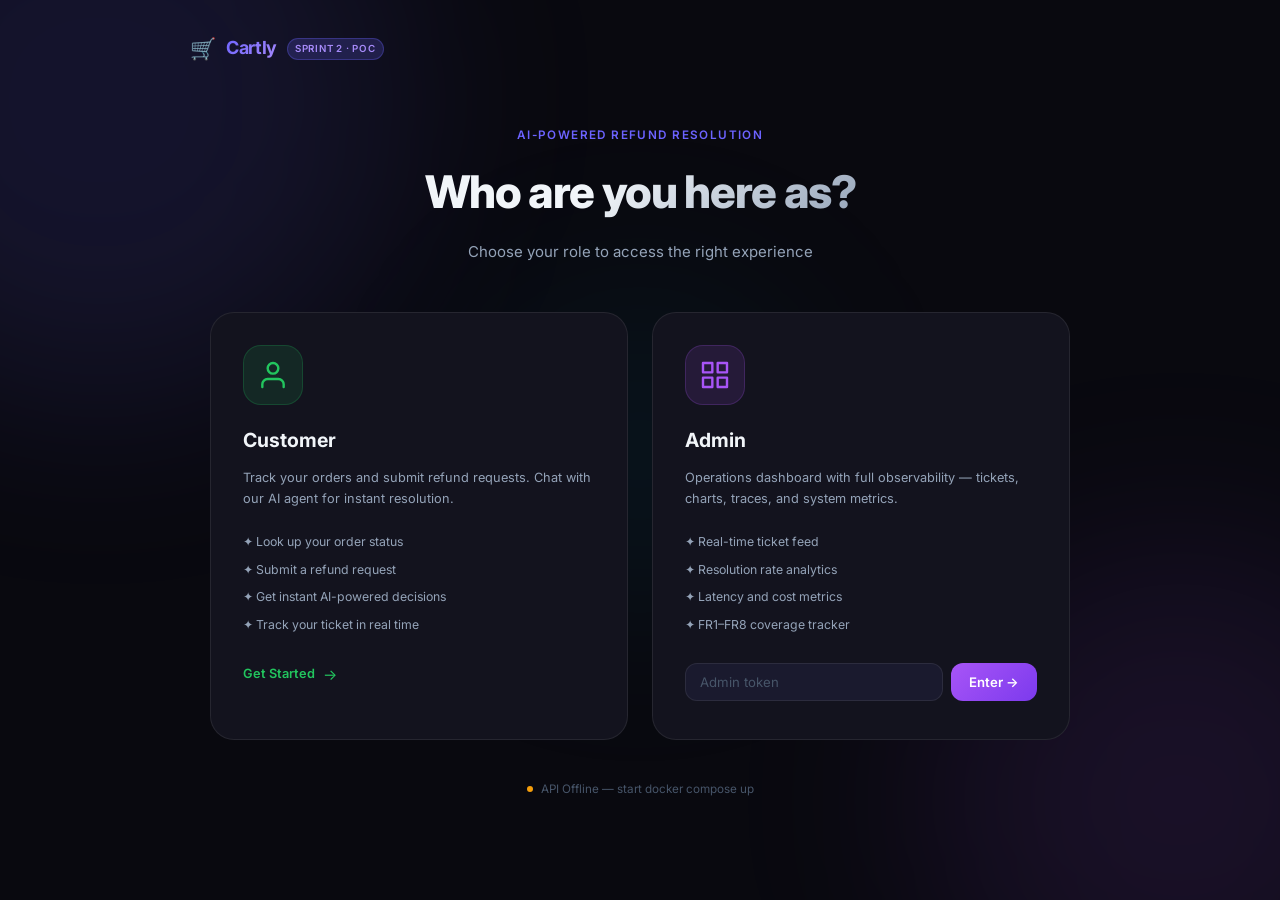
==== dashboard/index.html @ afb6df82 "feat(api): expand schemas — buyer_id, TicketSummary, AdminStatsResponse" ====
<!DOCTYPE html>
<html lang="en">
<head>
  <meta charset="UTF-8" />
  <meta name="viewport" content="width=device-width, initial-scale=1.0" />
  <title>Cartly — Refund Resolution</title>
  <meta name="description" content="Cartly AI-powered refund resolution. Customer portal and admin dashboard." />
  <link rel="preconnect" href="https://fonts.googleapis.com" />
  <link rel="preconnect" href="https://fonts.gstatic.com" crossorigin />
  <link href="https://fonts.googleapis.com/css2?family=Inter:wght@300;400;500;600;700;800&family=JetBrains+Mono:wght@400;500&display=swap" rel="stylesheet" />
  <link rel="stylesheet" href="styles.css" />
</head>
<body class="landing-body">

  <!-- Animated background orbs -->
  <div class="orb orb-1"></div>
  <div class="orb orb-2"></div>
  <div class="orb orb-3"></div>

  <div class="landing-wrap">

    <!-- Logo -->
    <header class="landing-header">
      <div class="logo">
        <span class="logo-icon">🛒</span>
        <span class="logo-text">Cartly</span>
        <span class="logo-badge">Sprint 2 · POC</span>
      </div>
    </header>

    <!-- Hero -->
    <section class="hero">
      <p class="hero-eyebrow">AI-Powered Refund Resolution</p>
      <h1 class="hero-title">Who are you here as?</h1>
      <p class="hero-sub">Choose your role to access the right experience</p>
    </section>

    <!-- Role cards -->
    <div class="role-grid">

      <!-- Customer card -->
      <div class="role-card role-customer" id="customer-card" onclick="goCustomer()">
        <div class="role-card-inner">
          <div class="role-icon-wrap role-icon-customer">
            <svg width="32" height="32" viewBox="0 0 24 24" fill="none" stroke="currentColor" stroke-width="1.8" stroke-linecap="round" stroke-linejoin="round">
              <path d="M20 21v-2a4 4 0 0 0-4-4H8a4 4 0 0 0-4 4v2"/>
              <circle cx="12" cy="7" r="4"/>
            </svg>
          </div>
          <h2 class="role-title">Customer</h2>
          <p class="role-desc">Track your orders and submit refund requests. Chat with our AI agent for instant resolution.</p>
          <ul class="role-features">
            <li>✦ Look up your order status</li>
            <li>✦ Submit a refund request</li>
            <li>✦ Get instant AI-powered decisions</li>
            <li>✦ Track your ticket in real time</li>
          </ul>
          <div class="role-cta">
            <span class="role-btn">Get Started</span>
            <span class="role-arrow">→</span>
          </div>
        </div>
      </div>

      <!-- Admin card -->
      <div class="role-card role-admin" id="admin-card">
        <div class="role-card-inner">
          <div class="role-icon-wrap role-icon-admin">
            <svg width="32" height="32" viewBox="0 0 24 24" fill="none" stroke="currentColor" stroke-width="1.8" stroke-linecap="round" stroke-linejoin="round">
              <rect x="3" y="3" width="7" height="7"/>
              <rect x="14" y="3" width="7" height="7"/>
              <rect x="14" y="14" width="7" height="7"/>
              <rect x="3" y="14" width="7" height="7"/>
            </svg>
          </div>
          <h2 class="role-title">Admin</h2>
          <p class="role-desc">Operations dashboard with full observability — tickets, charts, traces, and system metrics.</p>
          <ul class="role-features">
            <li>✦ Real-time ticket feed</li>
            <li>✦ Resolution rate analytics</li>
            <li>✦ Latency and cost metrics</li>
            <li>✦ FR1–FR8 coverage tracker</li>
          </ul>

          <!-- Admin token form -->
          <div class="admin-token-form" id="admin-form">
            <div class="token-input-wrap">
              <input
                type="password"
                id="admin-token-input"
                class="token-input"
                placeholder="Admin token"
                onkeydown="if(event.key==='Enter') adminLogin()"
              />
              <button class="token-btn" onclick="adminLogin()">Enter →</button>
            </div>
            <p class="token-hint" id="token-error"></p>
          </div>
        </div>
      </div>

    </div>

    <!-- API status strip -->
    <div class="api-strip">
      <span class="strip-dot" id="strip-dot"></span>
      <span id="strip-label">Checking API…</span>
    </div>

  </div>

  <script src="app.js"></script>
</body>
</html>
---- dashboard/styles.css ----
/* ═══════════════════════════════════════════════════════════════
   Cartly Dashboard — Complete Design System (Sprint 2)
   Shared tokens, landing page, user chat, admin dashboard
═══════════════════════════════════════════════════════════════ */

/* ── Design Tokens ────────────────────────────────────────────── */
:root {
  --bg-base:        #09090f;
  --bg-surface:     #13131e;
  --bg-elevated:    #1a1a2e;
  --bg-glass:       rgba(255,255,255,0.04);
  --bg-glass-hover: rgba(255,255,255,0.07);

  --border-subtle:  rgba(255,255,255,0.08);
  --border-medium:  rgba(255,255,255,0.14);

  --accent:         #6c63ff;
  --accent-green:   #22c55e;
  --accent-amber:   #f59e0b;
  --accent-red:     #ef4444;
  --accent-purple:  #a855f7;
  --accent-cyan:    #06b6d4;

  --text-1: #f1f5f9;
  --text-2: #94a3b8;
  --text-3: #475569;

  --font: 'Inter', system-ui, sans-serif;
  --mono: 'JetBrains Mono', monospace;

  --r-sm: 6px; --r-md: 12px; --r-lg: 18px; --r-xl: 24px; --r-full: 100px;
  --t: 180ms cubic-bezier(0.4,0,0.2,1);
}

/* ── Reset ────────────────────────────────────────────────────── */
*, *::before, *::after { box-sizing: border-box; margin: 0; padding: 0; }
html { font-size: 15px; }
body { font-family: var(--font); background: var(--bg-base); color: var(--text-1); min-height: 100vh; line-height: 1.6; overflow-x: hidden; }

/* ── Shared: Logo ─────────────────────────────────────────────── */
.logo { display: flex; align-items: center; gap: 10px; }
.logo-icon { font-size: 1.4rem; }
.logo-text { font-size: 1.2rem; font-weight: 700; letter-spacing: -.02em; background: linear-gradient(135deg, #6c63ff, #a78bfa); -webkit-background-clip: text; -webkit-text-fill-color: transparent; background-clip: text; }
.logo-badge { font-size: .65rem; font-weight: 600; letter-spacing: .08em; padding: 2px 7px; border-radius: var(--r-full); background: rgba(108,99,255,.2); border: 1px solid rgba(108,99,255,.3); color: #a78bfa; text-transform: uppercase; }
.admin-badge { background: rgba(168,85,247,.2); border-color: rgba(168,85,247,.3); color: #c084fc; }

/* ── Shared: Header elements ──────────────────────────────────── */
.header-logout-btn { font-size: .8rem; color: var(--text-3); text-decoration: none; padding: 6px 12px; border-radius: var(--r-md); border: 1px solid var(--border-subtle); background: var(--bg-glass); transition: all var(--t); }
.header-logout-btn:hover { color: var(--text-2); background: var(--bg-glass-hover); }

.api-status { display: flex; align-items: center; gap: 7px; font-size: .8rem; color: var(--text-2); }
.status-dot { width: 7px; height: 7px; border-radius: 50%; background: var(--accent-amber); animation: pulse 2s ease-in-out infinite; }
.status-dot.online { background: var(--accent-green); animation: none; }
.status-dot.error  { background: var(--accent-red);   animation: none; }

@keyframes pulse { 0%,100%{opacity:1} 50%{opacity:.4} }

/* ── Shared: Badges ───────────────────────────────────────────── */
.badge { display: inline-block; padding: 2px 8px; border-radius: var(--r-full); font-size: .72rem; font-weight: 600; font-family: var(--mono); }
.badge-green  { background: rgba(34,197,94,.15);  color: #4ade80;  border: 1px solid rgba(34,197,94,.3);  }
.badge-amber  { background: rgba(245,158,11,.15); color: #fbbf24;  border: 1px solid rgba(245,158,11,.3); }
.badge-red    { background: rgba(239,68,68,.15);  color: #f87171;  border: 1px solid rgba(239,68,68,.3);  }
.badge-purple { background: rgba(168,85,247,.15); color: #c084fc;  border: 1px solid rgba(168,85,247,.3); }
.badge-blue   { background: rgba(108,99,255,.15); color: #818cf8;  border: 1px solid rgba(108,99,255,.3); }

/* ── Shared: Spinner ──────────────────────────────────────────── */
.spinner { display: inline-block; width: 16px; height: 16px; border: 2px solid rgba(255,255,255,.3); border-top-color: white; border-radius: 50%; animation: spin .7s linear infinite; }
@keyframes spin { to{transform:rotate(360deg)} }
.hidden { display: none !important; }

/* ══════════════════════════════════════════════════════════════
   LANDING PAGE
══════════════════════════════════════════════════════════════ */

.landing-body { background: var(--bg-base); overflow: hidden; }

/* Animated orbs */
.orb { position: fixed; border-radius: 50%; filter: blur(100px); pointer-events: none; z-index: 0; }
.orb-1 { width: 600px; height: 600px; background: rgba(108,99,255,.12); top: -200px; left: -200px; animation: float1 12s ease-in-out infinite; }
.orb-2 { width: 500px; height: 500px; background: rgba(168,85,247,.10); bottom: -150px; right: -150px; animation: float2 15s ease-in-out infinite; }
.orb-3 { width: 300px; height: 300px; background: rgba(6,182,212,.08); top: 50%; left: 50%; transform: translate(-50%,-50%); animation: float3 10s ease-in-out infinite; }
@keyframes float1 { 0%,100%{transform:translate(0,0)} 50%{transform:translate(60px,40px)} }
@keyframes float2 { 0%,100%{transform:translate(0,0)} 50%{transform:translate(-40px,-60px)} }
@keyframes float3 { 0%,100%{transform:translate(-50%,-50%) scale(1)} 50%{transform:translate(-50%,-50%) scale(1.2)} }

.landing-wrap { position: relative; z-index: 1; display: flex; flex-direction: column; align-items: center; min-height: 100vh; padding: 32px 24px 40px; }

.landing-header { width: 100%; max-width: 900px; display: flex; align-items: center; margin-bottom: 60px; }

.hero { text-align: center; margin-bottom: 48px; }
.hero-eyebrow { font-size: .78rem; text-transform: uppercase; letter-spacing: .12em; color: var(--accent); font-weight: 600; margin-bottom: 12px; }
.hero-title { font-size: clamp(2rem,5vw,3rem); font-weight: 800; letter-spacing: -.03em; background: linear-gradient(135deg, var(--text-1) 40%, var(--text-2)); -webkit-background-clip: text; -webkit-text-fill-color: transparent; background-clip: text; margin-bottom: 12px; }
.hero-sub { color: var(--text-2); font-size: 1rem; }

/* Role grid */
.role-grid { display: grid; grid-template-columns: 1fr 1fr; gap: 24px; width: 100%; max-width: 860px; }
@media(max-width:640px){.role-grid{grid-template-columns:1fr}}

.role-card { border-radius: var(--r-xl); border: 1px solid var(--border-subtle); background: var(--bg-surface); transition: all var(--t); cursor: pointer; overflow: hidden; position: relative; }
.role-card::before { content: ''; position: absolute; inset: 0; opacity: 0; transition: opacity var(--t); border-radius: inherit; }

.role-customer::before { background: linear-gradient(135deg, rgba(34,197,94,.06) 0%, transparent 60%); }
.role-customer:hover { border-color: rgba(34,197,94,.3); transform: translateY(-4px); box-shadow: 0 16px 48px rgba(34,197,94,.1); }
.role-customer:hover::before { opacity: 1; }

.role-admin::before { background: linear-gradient(135deg, rgba(168,85,247,.06) 0%, transparent 60%); }
.role-admin:hover { border-color: rgba(168,85,247,.3); transform: translateY(-4px); box-shadow: 0 16px 48px rgba(168,85,247,.1); }
.role-admin:hover::before { opacity: 1; }

.role-card-inner { padding: 32px; position: relative; z-index: 1; }

.role-icon-wrap { width: 60px; height: 60px; border-radius: var(--r-lg); display: flex; align-items: center; justify-content: center; margin-bottom: 20px; }
.role-icon-customer { background: rgba(34,197,94,.12); color: var(--accent-green); border: 1px solid rgba(34,197,94,.2); }
.role-icon-admin     { background: rgba(168,85,247,.12); color: var(--accent-purple); border: 1px solid rgba(168,85,247,.2); }

.role-title { font-size: 1.3rem; font-weight: 700; margin-bottom: 10px; }
.role-desc  { font-size: .85rem; color: var(--text-2); margin-bottom: 18px; line-height: 1.7; }

.role-features { list-style: none; padding: 0; margin-bottom: 24px; }
.role-features li { font-size: .82rem; color: var(--text-2); padding: 4px 0; }

.role-cta { display: flex; align-items: center; gap: 8px; }
.role-btn { font-size: .85rem; font-weight: 600; color: var(--accent-green); }
.role-arrow { color: var(--accent-green); transition: transform var(--t); }
.role-customer:hover .role-arrow { transform: translateX(4px); }

/* Admin token form */
.admin-token-form { margin-top: 4px; }
.token-input-wrap { display: flex; gap: 8px; }
.token-input { flex: 1; background: var(--bg-elevated); border: 1px solid var(--border-subtle); border-radius: var(--r-md); padding: 10px 14px; color: var(--text-1); font-family: var(--font); font-size: .88rem; outline: none; transition: border-color var(--t); }
.token-input:focus { border-color: var(--accent-purple); }
.token-input::placeholder { color: var(--text-3); }
.token-btn { padding: 10px 18px; border-radius: var(--r-md); border: none; background: linear-gradient(135deg, #a855f7, #7c3aed); color: white; font-family: var(--font); font-size: .88rem; font-weight: 600; cursor: pointer; white-space: nowrap; transition: all var(--t); }
.token-btn:hover { transform: translateY(-1px); box-shadow: 0 4px 16px rgba(168,85,247,.4); }
.token-hint { font-size: .75rem; color: var(--text-3); margin-top: 6px; }
.token-error { color: var(--accent-red) !important; }

/* API strip */
.api-strip { margin-top: 40px; display: flex; align-items: center; gap: 8px; font-size: .78rem; color: var(--text-3); }
.strip-dot { width: 6px; height: 6px; border-radius: 50%; background: var(--accent-amber); }
.strip-dot.online { background: var(--accent-green); }

/* ══════════════════════════════════════════════════════════════
   USER CHAT INTERFACE
══════════════════════════════════════════════════════════════ */

.user-body { display: flex; flex-direction: column; height: 100vh; overflow: hidden; }

.user-header { height: 56px; border-bottom: 1px solid var(--border-subtle); background: rgba(9,9,15,.9); backdrop-filter: blur(20px); flex-shrink: 0; }
.user-header-inner { max-width: 900px; margin: 0 auto; padding: 0 20px; height: 100%; display: flex; align-items: center; justify-content: space-between; }
.user-header-right { display: flex; align-items: center; gap: 12px; }
.user-order-badge { font-size: .75rem; font-family: var(--mono); color: var(--text-2); background: var(--bg-elevated); border: 1px solid var(--border-subtle); padding: 3px 10px; border-radius: var(--r-full); }

.user-main { flex: 1; overflow: hidden; position: relative; }
.user-screen { position: absolute; inset: 0; overflow-y: auto; }

/* Lookup screen */
.lookup-wrap { display: flex; flex-direction: column; align-items: center; justify-content: center; min-height: calc(100vh - 56px); padding: 32px 24px; text-align: center; }
.lookup-icon { font-size: 3rem; margin-bottom: 20px; }
.lookup-title { font-size: 1.8rem; font-weight: 700; letter-spacing: -.02em; margin-bottom: 10px; }
.lookup-sub   { color: var(--text-2); font-size: .9rem; margin-bottom: 32px; }

.lookup-form { display: flex; gap: 10px; width: 100%; max-width: 400px; }
.lookup-input { flex: 1; background: var(--bg-elevated); border: 1px solid var(--border-medium); border-radius: var(--r-md); padding: 12px 16px; color: var(--text-1); font-family: var(--mono); font-size: 1rem; outline: none; transition: border-color var(--t); text-align: center; letter-spacing: .06em; }
.lookup-input:focus { border-color: var(--accent); box-shadow: 0 0 0 3px rgba(108,99,255,.15); }
.lookup-btn { padding: 12px 20px; border-radius: var(--r-md); border: none; background: linear-gradient(135deg, #6c63ff, #8b5cf6); color: white; font-family: var(--font); font-size: .9rem; font-weight: 600; cursor: pointer; display: flex; align-items: center; gap: 8px; transition: all var(--t); box-shadow: 0 4px 16px rgba(108,99,255,.35); }
.lookup-btn:hover { transform: translateY(-2px); }
.lookup-btn:disabled { opacity: .6; cursor: not-allowed; transform: none; }

.lookup-error { font-size: .82rem; color: var(--accent-red); margin-top: 10px; }
.lookup-demo-hint { margin-top: 28px; display: flex; align-items: center; gap: 8px; flex-wrap: wrap; justify-content: center; }
.hint-label { font-size: .75rem; color: var(--text-3); }
.hint-chip { background: var(--bg-elevated); border: 1px solid var(--border-subtle); border-radius: var(--r-full); padding: 4px 12px; color: var(--text-2); font-family: var(--mono); font-size: .78rem; cursor: pointer; transition: all var(--t); }
.hint-chip:hover { border-color: var(--accent); color: var(--text-1); }

/* Chat screen */
#screen-chat { display: flex; flex-direction: column; }

.order-card-strip { padding: 12px 16px; background: var(--bg-surface); border-bottom: 1px solid var(--border-subtle); flex-shrink: 0; }
.order-card { max-width: 860px; margin: 0 auto; display: flex; gap: 16px; align-items: center; flex-wrap: wrap; }
.order-card-product { font-size: .9rem; font-weight: 600; }
.order-card-meta { display: flex; gap: 10px; flex-wrap: wrap; }
.order-card-chip { font-size: .75rem; padding: 3px 10px; border-radius: var(--r-full); background: var(--bg-elevated); border: 1px solid var(--border-subtle); color: var(--text-2); font-family: var(--mono); }
.order-card-amount { font-size: .85rem; font-weight: 700; color: var(--accent-green); margin-left: auto; }

.chat-wrap { flex: 1; display: flex; flex-direction: column; max-width: 860px; margin: 0 auto; width: 100%; padding: 0 16px; overflow: hidden; }

.chat-messages { flex: 1; overflow-y: auto; padding: 20px 0; display: flex; flex-direction: column; gap: 14px; }

/* Chat bubbles */
.chat-bubble { max-width: 72%; animation: bubbleIn .25s ease; }
@keyframes bubbleIn { from{opacity:0;transform:translateY(8px)} to{opacity:1;transform:translateY(0)} }

.bubble-system { align-self: flex-start; }
.bubble-user   { align-self: flex-end;   }

.bubble-body { padding: 12px 16px; border-radius: 16px; font-size: .88rem; line-height: 1.6; }
.bubble-system .bubble-body { background: var(--bg-elevated); border: 1px solid var(--border-subtle); border-bottom-left-radius: 4px; color: var(--text-1); }
.bubble-user   .bubble-body { background: linear-gradient(135deg, #6c63ff, #8b5cf6); border-bottom-right-radius: 4px; color: white; }

.bubble-time { font-size: .7rem; color: var(--text-3); margin-top: 4px; }
.bubble-user .bubble-time { text-align: right; }

/* Result bubbles */
.bubble-resolved .bubble-body { background: rgba(34,197,94,.1); border-color: rgba(34,197,94,.25); }
.bubble-escalated .bubble-body { background: rgba(245,158,11,.1); border-color: rgba(245,158,11,.25); }

/* Trace accordion inside bubble */
.bubble-trace-toggle { font-size: .75rem; color: var(--text-3); cursor: pointer; margin-top: 8px; user-select: none; }
.bubble-trace-toggle:hover { color: var(--text-2); }
.bubble-trace { margin-top: 8px; border-top: 1px solid var(--border-subtle); padding-top: 8px; display: flex; flex-direction: column; gap: 5px; }
.trace-line { font-size: .73rem; font-family: var(--mono); color: var(--text-3); display: flex; gap: 8px; }
.trace-step-name { color: var(--accent-cyan); min-width: 160px; }
.trace-decision { color: var(--text-2); overflow: hidden; text-overflow: ellipsis; white-space: nowrap; max-width: 300px; }
.trace-lat { color: var(--text-3); }

/* Typing indicator */
.typing-bubble .bubble-body { padding: 14px 18px; }
.typing-dots { display: flex; gap: 5px; }
.typing-dots span { width: 6px; height: 6px; border-radius: 50%; background: var(--text-2); animation: dotBounce 1.2s ease-in-out infinite; }
.typing-dots span:nth-child(2) { animation-delay: .2s; }
.typing-dots span:nth-child(3) { animation-delay: .4s; }
@keyframes dotBounce { 0%,60%,100%{transform:translateY(0)} 30%{transform:translateY(-6px)} }

/* Chat input */
.chat-input-area { padding: 12px 0 20px; display: flex; gap: 10px; align-items: flex-end; flex-shrink: 0; }
.chat-textarea { flex: 1; background: var(--bg-elevated); border: 1px solid var(--border-medium); border-radius: var(--r-lg); padding: 12px 16px; color: var(--text-1); font-family: var(--font); font-size: .9rem; resize: none; outline: none; transition: border-color var(--t); line-height: 1.5; max-height: 120px; overflow-y: auto; }
.chat-textarea:focus { border-color: var(--accent); box-shadow: 0 0 0 3px rgba(108,99,255,.12); }
.chat-textarea::placeholder { color: var(--text-3); }
.chat-send-btn { width: 44px; height: 44px; border-radius: 50%; border: none; background: linear-gradient(135deg, #6c63ff, #8b5cf6); color: white; cursor: pointer; display: flex; align-items: center; justify-content: center; flex-shrink: 0; transition: all var(--t); box-shadow: 0 4px 12px rgba(108,99,255,.35); }
.chat-send-btn:hover { transform: scale(1.08); }
.chat-send-btn:disabled { opacity: .5; cursor: not-allowed; transform: none; }

/* ══════════════════════════════════════════════════════════════
   ADMIN DASHBOARD
══════════════════════════════════════════════════════════════ */

.admin-body { display: flex; flex-direction: column; min-height: 100vh; }

.admin-header { height: 56px; border-bottom: 1px solid var(--border-subtle); background: rgba(9,9,15,.9); backdrop-filter: blur(20px); position: sticky; top: 0; z-index: 100; }
.admin-header-inner { max-width: 1400px; margin: 0 auto; padding: 0 24px; height: 100%; display: flex; align-items: center; justify-content: space-between; gap: 16px; }
.admin-header-right { display: flex; align-items: center; gap: 12px; }
.admin-refresh-btn { width: 32px; height: 32px; border-radius: 8px; border: 1px solid var(--border-subtle); background: var(--bg-glass); color: var(--text-2); cursor: pointer; display: flex; align-items: center; justify-content: center; transition: all var(--t); }
.admin-refresh-btn:hover { background: var(--bg-glass-hover); color: var(--text-1); }

.admin-main { max-width: 1400px; margin: 0 auto; width: 100%; padding: 24px; display: flex; flex-direction: column; gap: 24px; }

/* Stats row */
.stats-row { display: grid; grid-template-columns: repeat(5, 1fr); gap: 14px; }
@media(max-width:1024px){.stats-row{grid-template-columns:repeat(3,1fr)}}
@media(max-width:640px){.stats-row{grid-template-columns:1fr 1fr}}

.stat-card { background: var(--bg-surface); border: 1px solid var(--border-subtle); border-radius: var(--r-lg); padding: 20px; position: relative; overflow: hidden; transition: transform var(--t); }
.stat-card::after { content: ''; position: absolute; top: 0; left: 0; right: 0; height: 2px; }
.stat-card:hover { transform: translateY(-2px); }

.stat-card::after        { background: linear-gradient(90deg, var(--accent), transparent); }
.stat-green::after       { background: linear-gradient(90deg, var(--accent-green), transparent); }
.stat-amber::after       { background: linear-gradient(90deg, var(--accent-amber), transparent); }
.stat-cyan::after        { background: linear-gradient(90deg, var(--accent-cyan), transparent); }
.stat-purple::after      { background: linear-gradient(90deg, var(--accent-purple), transparent); }

.stat-label { font-size: .72rem; text-transform: uppercase; letter-spacing: .08em; color: var(--text-3); font-weight: 600; margin-bottom: 6px; }
.stat-value { font-size: 1.8rem; font-weight: 700; font-family: var(--mono); color: var(--text-1); line-height: 1.1; }
.stat-green  .stat-value { color: var(--accent-green);  }
.stat-amber  .stat-value { color: var(--accent-amber);  }
.stat-cyan   .stat-value { color: var(--accent-cyan);   }
.stat-purple .stat-value { color: var(--accent-purple); }
.stat-sub { font-size: .72rem; color: var(--text-3); margin-top: 4px; }

/* Charts row */
.charts-row { display: grid; grid-template-columns: 240px 1fr 1fr 240px; gap: 14px; }
@media(max-width:1100px){.charts-row{grid-template-columns:1fr 1fr}}
@media(max-width:640px){.charts-row{grid-template-columns:1fr}}

.chart-card { background: var(--bg-surface); border: 1px solid var(--border-subtle); border-radius: var(--r-lg); padding: 20px; display: flex; flex-direction: column; gap: 14px; }
.chart-title { font-size: .78rem; font-weight: 600; text-transform: uppercase; letter-spacing: .07em; color: var(--text-2); }
.chart-body { position: relative; flex: 1; min-height: 180px; display: flex; align-items: center; justify-content: center; }
.chart-donut .chart-body { min-height: 180px; }

.donut-legend { display: flex; flex-direction: column; gap: 8px; }
.legend-item { display: flex; align-items: center; gap: 8px; font-size: .78rem; color: var(--text-2); }
.legend-dot { width: 8px; height: 8px; border-radius: 50%; flex-shrink: 0; }

/* FR coverage */
.fr-section { background: var(--bg-surface); border: 1px solid var(--border-subtle); border-radius: var(--r-lg); padding: 20px; }
.section-title { font-size: .78rem; font-weight: 600; text-transform: uppercase; letter-spacing: .07em; color: var(--text-2); margin-bottom: 14px; }
.fr-coverage-row { display: grid; grid-template-columns: repeat(8,1fr); gap: 12px; }
@media(max-width:640px){.fr-coverage-row{grid-template-columns:repeat(4,1fr)}}

.fr-bar { display: flex; flex-direction: column; align-items: center; gap: 6px; }
.fr-bar-label { font-size: .72rem; font-weight: 700; font-family: var(--mono); color: var(--text-2); }
.fr-bar-track { width: 100%; height: 80px; background: var(--bg-elevated); border-radius: 4px; position: relative; overflow: hidden; }
.fr-bar-fill  { position: absolute; bottom: 0; left: 0; right: 0; background: linear-gradient(0deg, var(--accent), rgba(108,99,255,.4)); border-radius: 4px; transition: height .6s ease; }
.fr-bar-count { font-size: .72rem; color: var(--text-3); font-family: var(--mono); }

/* Ticket table */
.ticket-table-section { background: var(--bg-surface); border: 1px solid var(--border-subtle); border-radius: var(--r-lg); padding: 20px; }
.table-header-row { display: flex; align-items: center; justify-content: space-between; margin-bottom: 16px; flex-wrap: wrap; gap: 10px; }
.table-controls { display: flex; gap: 8px; }
.table-search { background: var(--bg-elevated); border: 1px solid var(--border-subtle); border-radius: var(--r-md); padding: 8px 14px; color: var(--text-1); font-family: var(--font); font-size: .82rem; outline: none; transition: border-color var(--t); min-width: 200px; }
.table-search:focus { border-color: var(--accent); }
.table-search::placeholder { color: var(--text-3); }
.table-filter { background: var(--bg-elevated); border: 1px solid var(--border-subtle); border-radius: var(--r-md); padding: 8px 12px; color: var(--text-1); font-family: var(--font); font-size: .82rem; outline: none; cursor: pointer; }

.table-wrap { overflow-x: auto; }
.ticket-table { width: 100%; border-collapse: collapse; font-size: .82rem; }
.ticket-table th { text-align: left; padding: 10px 14px; color: var(--text-3); font-weight: 600; font-size: .7rem; text-transform: uppercase; letter-spacing: .06em; border-bottom: 1px solid var(--border-subtle); white-space: nowrap; }
.ticket-table td { padding: 11px 14px; border-bottom: 1px solid rgba(255,255,255,.04); color: var(--text-2); vertical-align: middle; }
.ticket-table tbody tr:hover td { background: var(--bg-glass); color: var(--text-1); }
.ticket-table tbody tr:last-child td { border-bottom: none; }

.table-loading { text-align: center; color: var(--text-3); padding: 40px !important; }
.ticket-id-cell { font-family: var(--mono); font-size: .78rem; color: var(--text-1); }

.trace-btn { font-size: .72rem; padding: 4px 10px; border-radius: var(--r-full); border: 1px solid var(--border-subtle); background: var(--bg-glass); color: var(--text-2); cursor: pointer; transition: all var(--t); white-space: nowrap; }
.trace-btn:hover { background: var(--bg-glass-hover); border-color: var(--accent); color: var(--accent); }

/* Modal */
.modal-overlay { position: fixed; inset: 0; background: rgba(0,0,0,.7); backdrop-filter: blur(8px); z-index: 1000; display: flex; align-items: center; justify-content: center; padding: 24px; animation: fadeIn .2s ease; }
@keyframes fadeIn { from{opacity:0} to{opacity:1} }

.modal { background: var(--bg-surface); border: 1px solid var(--border-medium); border-radius: var(--r-xl); width: 100%; max-width: 680px; max-height: 80vh; display: flex; flex-direction: column; animation: modalIn .25s ease; }
@keyframes modalIn { from{opacity:0;transform:scale(.95)} to{opacity:1;transform:scale(1)} }

.modal-header { padding: 20px 24px; border-bottom: 1px solid var(--border-subtle); display: flex; align-items: flex-start; justify-content: space-between; }
.modal-title    { font-size: 1rem; font-weight: 700; }
.modal-subtitle { font-size: .78rem; color: var(--text-3); font-family: var(--mono); margin-top: 2px; }
.modal-close { width: 28px; height: 28px; border-radius: var(--r-md); border: 1px solid var(--border-subtle); background: var(--bg-glass); color: var(--text-2); cursor: pointer; font-size: .85rem; transition: all var(--t); }
.modal-close:hover { background: var(--bg-glass-hover); color: var(--text-1); }

.modal-body { padding: 20px 24px; overflow-y: auto; display: flex; flex-direction: column; gap: 8px; }

.modal-step { background: var(--bg-elevated); border: 1px solid var(--border-subtle); border-radius: var(--r-md); padding: 12px 14px; display: grid; grid-template-columns: 28px 1fr auto; gap: 10px; align-items: start; }
.modal-step-icon { font-size: 1rem; text-align: center; }
.modal-step-name { font-size: .82rem; font-weight: 600; font-family: var(--mono); color: var(--text-1); }
.modal-step-decision { font-size: .77rem; color: var(--text-2); margin-top: 2px; }
.modal-step-meta { text-align: right; }
.modal-step-lat { font-size: .7rem; font-family: var(--mono); color: var(--text-3); }
.modal-step-tok { font-size: .7rem; font-family: var(--mono); color: var(--text-3); }

/* Scrollbar */
::-webkit-scrollbar { width: 5px; }
::-webkit-scrollbar-track { background: transparent; }
::-webkit-scrollbar-thumb { background: var(--border-medium); border-radius: 3px; }
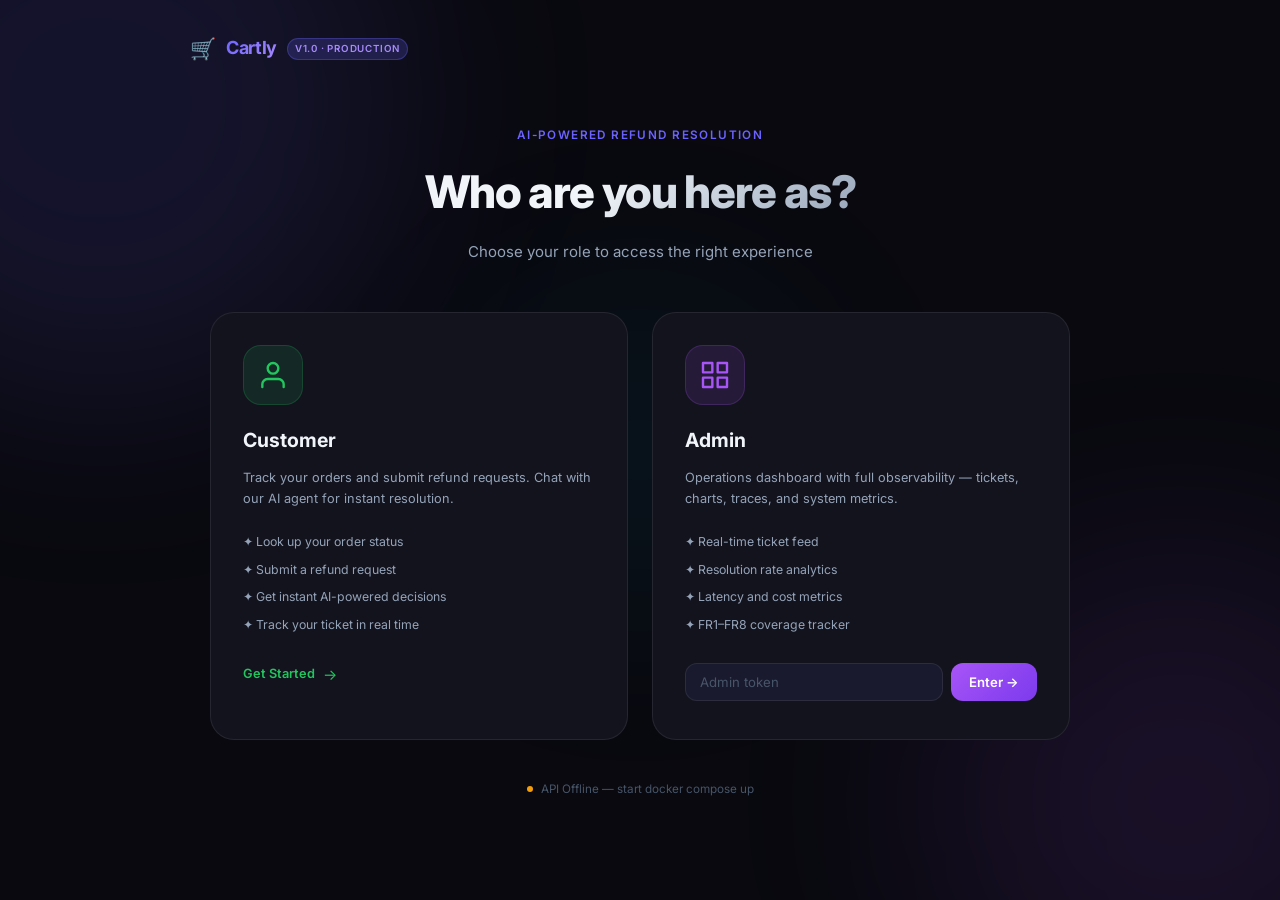
==== commit 377dc889: "release: v1.0.0 final — remove all POC/Sprint labels, update version strings - dashboard/index.html:" ====
--- a/dashboard/index.html
+++ b/dashboard/index.html
@@ -24,7 +24,7 @@
       <div class="logo">
         <span class="logo-icon">🛒</span>
         <span class="logo-text">Cartly</span>
-        <span class="logo-badge">Sprint 2 · POC</span>
+        <span class="logo-badge">v1.0 · Production</span>
       </div>
     </header>
 
--- a/dashboard/styles.css
+++ b/dashboard/styles.css
@@ -1,5 +1,5 @@
 /* ═══════════════════════════════════════════════════════════════
-   Cartly Dashboard — Complete Design System (Sprint 2)
+   Cartly Dashboard — Design System v1.0 (Production)
    Shared tokens, landing page, user chat, admin dashboard
 ═══════════════════════════════════════════════════════════════ */
 
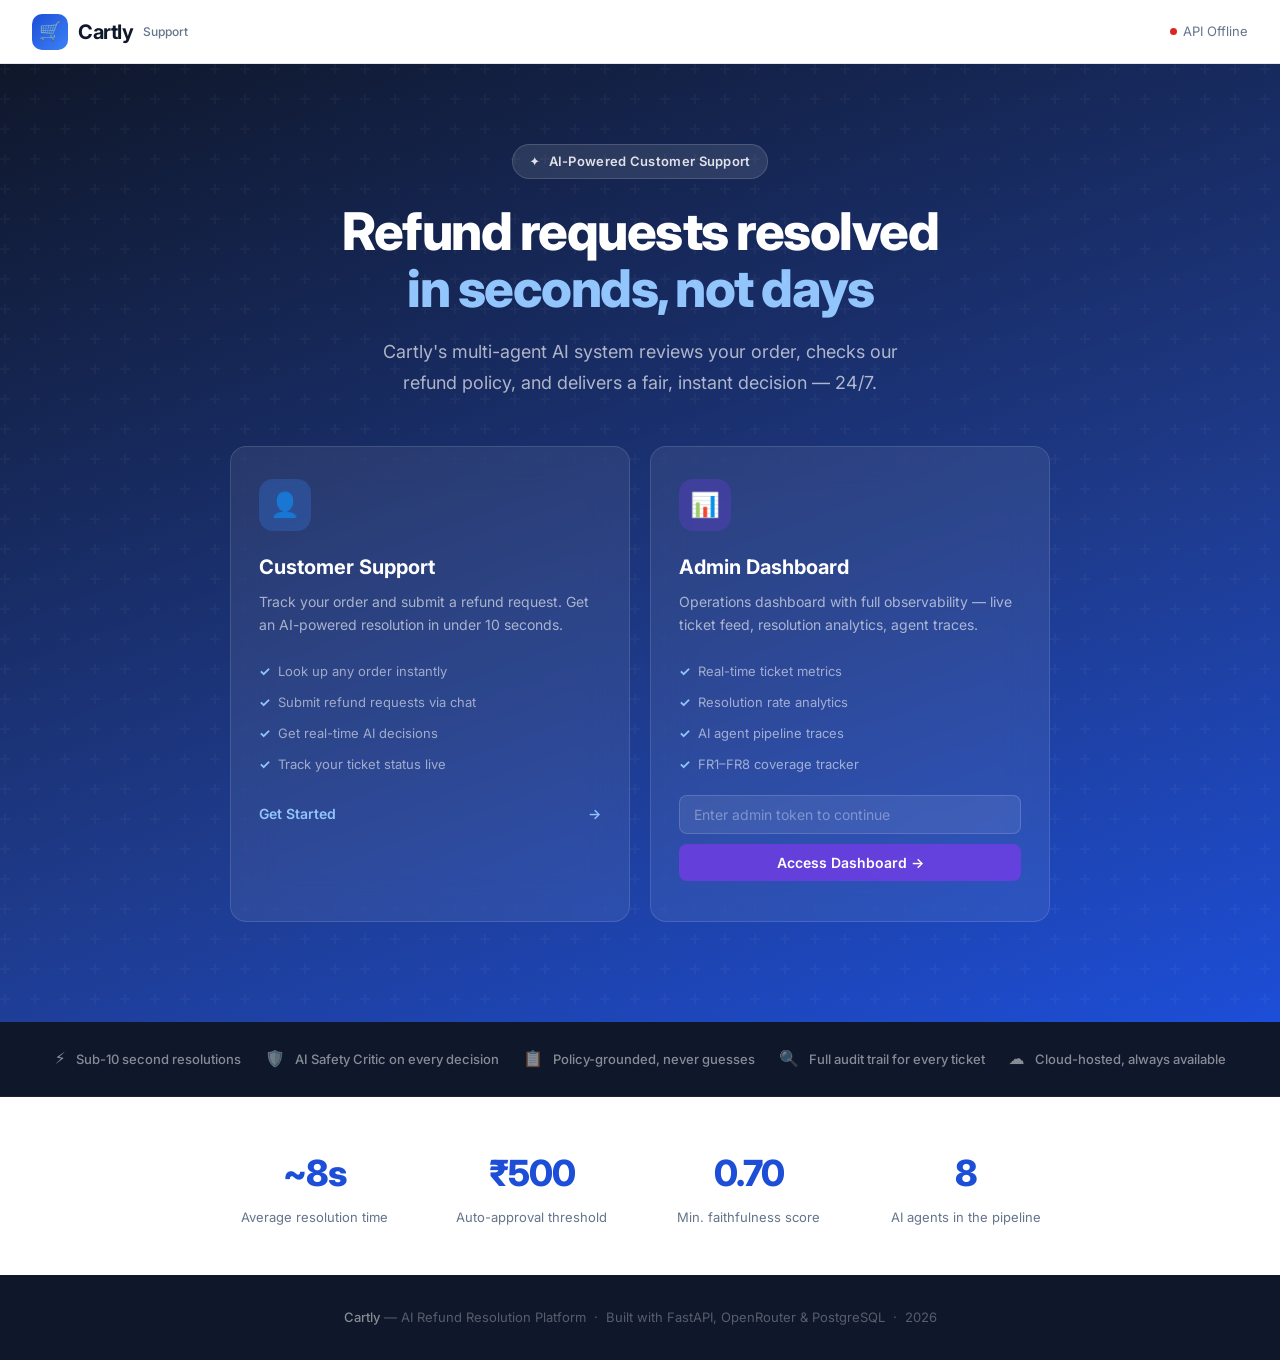
==== commit 04a5eccb: "feat(ui): full production UI redesign — professional e-commerce support portal - Complete redesign f" ====
--- a/dashboard/index.html
+++ b/dashboard/index.html
@@ -3,8 +3,8 @@
 <head>
   <meta charset="UTF-8" />
   <meta name="viewport" content="width=device-width, initial-scale=1.0" />
-  <title>Cartly — Refund Resolution</title>
-  <meta name="description" content="Cartly AI-powered refund resolution. Customer portal and admin dashboard." />
+  <title>Cartly — Smart Refund Support</title>
+  <meta name="description" content="Cartly AI-powered refund resolution. Fast, fair, and fully automated for e-commerce." />
   <link rel="preconnect" href="https://fonts.googleapis.com" />
   <link rel="preconnect" href="https://fonts.gstatic.com" crossorigin />
   <link href="https://fonts.googleapis.com/css2?family=Inter:wght@300;400;500;600;700;800&family=JetBrains+Mono:wght@400;500&display=swap" rel="stylesheet" />
@@ -12,102 +12,108 @@
 </head>
 <body class="landing-body">
 
-  <!-- Animated background orbs -->
-  <div class="orb orb-1"></div>
-  <div class="orb orb-2"></div>
-  <div class="orb orb-3"></div>
+  <!-- Top Nav -->
+  <nav class="topnav">
+    <div class="topnav-logo">
+      <div class="topnav-logo-icon">🛒</div>
+      <span class="topnav-logo-text">Cartly</span>
+      <span class="topnav-logo-sub">Support</span>
+    </div>
+    <div class="topnav-spacer"></div>
+    <span id="strip-label" style="font-size:13px;color:var(--slate-500);display:flex;align-items:center;gap:6px;">
+      <span class="status-dot" id="strip-dot"></span>
+      <span id="strip-text">Checking…</span>
+    </span>
+  </nav>
 
-  <div class="landing-wrap">
+  <!-- Hero -->
+  <section class="landing-hero">
+    <div class="landing-hero-eyebrow">
+      <span>✦</span> AI-Powered Customer Support
+    </div>
+    <h1 class="landing-hero-title">
+      Refund requests resolved<br><span>in seconds, not days</span>
+    </h1>
+    <p class="landing-hero-sub">
+      Cartly's multi-agent AI system reviews your order, checks our refund policy, and delivers a fair, instant decision — 24/7.
+    </p>
 
-    <!-- Logo -->
-    <header class="landing-header">
-      <div class="logo">
-        <span class="logo-icon">🛒</span>
-        <span class="logo-text">Cartly</span>
-        <span class="logo-badge">v1.0 · Production</span>
-      </div>
-    </header>
+    <!-- Role Cards -->
+    <div class="landing-cards">
 
-    <!-- Hero -->
-    <section class="hero">
-      <p class="hero-eyebrow">AI-Powered Refund Resolution</p>
-      <h1 class="hero-title">Who are you here as?</h1>
-      <p class="hero-sub">Choose your role to access the right experience</p>
-    </section>
-
-    <!-- Role cards -->
-    <div class="role-grid">
-
-      <!-- Customer card -->
-      <div class="role-card role-customer" id="customer-card" onclick="goCustomer()">
-        <div class="role-card-inner">
-          <div class="role-icon-wrap role-icon-customer">
-            <svg width="32" height="32" viewBox="0 0 24 24" fill="none" stroke="currentColor" stroke-width="1.8" stroke-linecap="round" stroke-linejoin="round">
-              <path d="M20 21v-2a4 4 0 0 0-4-4H8a4 4 0 0 0-4 4v2"/>
-              <circle cx="12" cy="7" r="4"/>
-            </svg>
-          </div>
-          <h2 class="role-title">Customer</h2>
-          <p class="role-desc">Track your orders and submit refund requests. Chat with our AI agent for instant resolution.</p>
-          <ul class="role-features">
-            <li>✦ Look up your order status</li>
-            <li>✦ Submit a refund request</li>
-            <li>✦ Get instant AI-powered decisions</li>
-            <li>✦ Track your ticket in real time</li>
-          </ul>
-          <div class="role-cta">
-            <span class="role-btn">Get Started</span>
-            <span class="role-arrow">→</span>
-          </div>
+      <!-- Customer -->
+      <div class="landing-card" id="customer-card" onclick="goCustomer()">
+        <div class="landing-card-icon card-icon-customer">👤</div>
+        <div class="landing-card-title">Customer Support</div>
+        <p class="landing-card-desc">Track your order and submit a refund request. Get an AI-powered resolution in under 10 seconds.</p>
+        <ul class="landing-card-features">
+          <li>Look up any order instantly</li>
+          <li>Submit refund requests via chat</li>
+          <li>Get real-time AI decisions</li>
+          <li>Track your ticket status live</li>
+        </ul>
+        <div class="landing-card-cta">
+          <span>Get Started</span>
+          <span class="landing-card-arrow">→</span>
         </div>
       </div>
 
-      <!-- Admin card -->
-      <div class="role-card role-admin" id="admin-card">
-        <div class="role-card-inner">
-          <div class="role-icon-wrap role-icon-admin">
-            <svg width="32" height="32" viewBox="0 0 24 24" fill="none" stroke="currentColor" stroke-width="1.8" stroke-linecap="round" stroke-linejoin="round">
-              <rect x="3" y="3" width="7" height="7"/>
-              <rect x="14" y="3" width="7" height="7"/>
-              <rect x="14" y="14" width="7" height="7"/>
-              <rect x="3" y="14" width="7" height="7"/>
-            </svg>
-          </div>
-          <h2 class="role-title">Admin</h2>
-          <p class="role-desc">Operations dashboard with full observability — tickets, charts, traces, and system metrics.</p>
-          <ul class="role-features">
-            <li>✦ Real-time ticket feed</li>
-            <li>✦ Resolution rate analytics</li>
-            <li>✦ Latency and cost metrics</li>
-            <li>✦ FR1–FR8 coverage tracker</li>
-          </ul>
-
-          <!-- Admin token form -->
-          <div class="admin-token-form" id="admin-form">
-            <div class="token-input-wrap">
-              <input
-                type="password"
-                id="admin-token-input"
-                class="token-input"
-                placeholder="Admin token"
-                onkeydown="if(event.key==='Enter') adminLogin()"
-              />
-              <button class="token-btn" onclick="adminLogin()">Enter →</button>
-            </div>
-            <p class="token-hint" id="token-error"></p>
-          </div>
+      <!-- Admin -->
+      <div class="landing-card" id="admin-card">
+        <div class="landing-card-icon card-icon-admin">📊</div>
+        <div class="landing-card-title">Admin Dashboard</div>
+        <p class="landing-card-desc">Operations dashboard with full observability — live ticket feed, resolution analytics, agent traces.</p>
+        <ul class="landing-card-features">
+          <li>Real-time ticket metrics</li>
+          <li>Resolution rate analytics</li>
+          <li>AI agent pipeline traces</li>
+          <li>FR1–FR8 coverage tracker</li>
+        </ul>
+        <div class="landing-token-gate">
+          <input type="password" id="admin-token-input" class="landing-token-input"
+            placeholder="Enter admin token to continue"
+            onkeydown="if(event.key==='Enter') adminLogin()" />
+          <button class="landing-token-btn" onclick="adminLogin()">Access Dashboard →</button>
+          <p class="landing-token-error" id="token-error"></p>
         </div>
       </div>
 
     </div>
+  </section>
 
-    <!-- API status strip -->
-    <div class="api-strip">
-      <span class="strip-dot" id="strip-dot"></span>
-      <span id="strip-label">Checking API…</span>
+  <!-- Feature strip -->
+  <div class="landing-features">
+    <div class="landing-feature"><span class="landing-feature-icon">⚡</span> Sub-10 second resolutions</div>
+    <div class="landing-feature"><span class="landing-feature-icon">🛡️</span> AI Safety Critic on every decision</div>
+    <div class="landing-feature"><span class="landing-feature-icon">📋</span> Policy-grounded, never guesses</div>
+    <div class="landing-feature"><span class="landing-feature-icon">🔍</span> Full audit trail for every ticket</div>
+    <div class="landing-feature"><span class="landing-feature-icon">☁️</span> Cloud-hosted, always available</div>
+  </div>
+
+  <!-- Stats -->
+  <div class="landing-stats">
+    <div>
+      <div class="landing-stat-num">~8s</div>
+      <div class="landing-stat-label">Average resolution time</div>
     </div>
+    <div>
+      <div class="landing-stat-num">₹500</div>
+      <div class="landing-stat-label">Auto-approval threshold</div>
+    </div>
+    <div>
+      <div class="landing-stat-num">0.70</div>
+      <div class="landing-stat-label">Min. faithfulness score</div>
+    </div>
+    <div>
+      <div class="landing-stat-num">8</div>
+      <div class="landing-stat-label">AI agents in the pipeline</div>
+    </div>
+  </div>
 
-  </div>
+  <!-- Footer -->
+  <footer class="landing-footer">
+    <span>Cartly</span> — AI Refund Resolution Platform &nbsp;·&nbsp; Built with FastAPI, OpenRouter &amp; PostgreSQL &nbsp;·&nbsp; 2026
+  </footer>
 
   <script src="app.js"></script>
 </body>
--- a/dashboard/styles.css
+++ b/dashboard/styles.css
@@ -1,345 +1,786 @@
+/* ═══════════════════════════════════════════════════════════════════
+   Cartly — Professional Design System v2.0
+   Real e-commerce support portal aesthetic
+═══════════════════════════════════════════════════════════════════ */
+
+/* ── Reset & Base ─────────────────────────────────────────────── */
+*, *::before, *::after { box-sizing: border-box; margin: 0; padding: 0; }
+html { scroll-behavior: smooth; }
+body {
+  font-family: 'Inter', system-ui, -apple-system, sans-serif;
+  font-size: 15px;
+  line-height: 1.6;
+  color: #1e293b;
+  background: #f8fafc;
+  -webkit-font-smoothing: antialiased;
+}
+a { text-decoration: none; color: inherit; }
+button { cursor: pointer; font-family: inherit; border: none; outline: none; }
+input, textarea { font-family: inherit; outline: none; }
+.hidden { display: none !important; }
+
+/* ── CSS Variables ────────────────────────────────────────────── */
+:root {
+  --brand: #1d4ed8;
+  --brand-light: #eff6ff;
+  --brand-dark: #1e40af;
+  --brand-mid: #3b82f6;
+  --purple: #7c3aed;
+  --purple-light: #f5f3ff;
+  --green: #059669;
+  --green-light: #ecfdf5;
+  --amber: #d97706;
+  --amber-light: #fffbeb;
+  --red: #dc2626;
+  --red-light: #fef2f2;
+  --slate-50: #f8fafc;
+  --slate-100: #f1f5f9;
+  --slate-200: #e2e8f0;
+  --slate-300: #cbd5e1;
+  --slate-400: #94a3b8;
+  --slate-500: #64748b;
+  --slate-600: #475569;
+  --slate-700: #334155;
+  --slate-800: #1e293b;
+  --slate-900: #0f172a;
+  --radius: 12px;
+  --radius-sm: 8px;
+  --radius-lg: 16px;
+  --shadow-sm: 0 1px 3px rgba(0,0,0,.08), 0 1px 2px rgba(0,0,0,.04);
+  --shadow: 0 4px 12px rgba(0,0,0,.08), 0 1px 4px rgba(0,0,0,.04);
+  --shadow-lg: 0 10px 30px rgba(0,0,0,.1), 0 4px 12px rgba(0,0,0,.06);
+  --mono: 'JetBrains Mono', 'Fira Code', monospace;
+}
+
 /* ═══════════════════════════════════════════════════════════════
-   Cartly Dashboard — Design System v1.0 (Production)
-   Shared tokens, landing page, user chat, admin dashboard
+   SHARED COMPONENTS
 ═══════════════════════════════════════════════════════════════ */
 
-/* ── Design Tokens ────────────────────────────────────────────── */
-:root {
-  --bg-base:        #09090f;
-  --bg-surface:     #13131e;
-  --bg-elevated:    #1a1a2e;
-  --bg-glass:       rgba(255,255,255,0.04);
-  --bg-glass-hover: rgba(255,255,255,0.07);
-
-  --border-subtle:  rgba(255,255,255,0.08);
-  --border-medium:  rgba(255,255,255,0.14);
-
-  --accent:         #6c63ff;
-  --accent-green:   #22c55e;
-  --accent-amber:   #f59e0b;
-  --accent-red:     #ef4444;
-  --accent-purple:  #a855f7;
-  --accent-cyan:    #06b6d4;
-
-  --text-1: #f1f5f9;
-  --text-2: #94a3b8;
-  --text-3: #475569;
-
-  --font: 'Inter', system-ui, sans-serif;
-  --mono: 'JetBrains Mono', monospace;
-
-  --r-sm: 6px; --r-md: 12px; --r-lg: 18px; --r-xl: 24px; --r-full: 100px;
-  --t: 180ms cubic-bezier(0.4,0,0.2,1);
-}
-
-/* ── Reset ────────────────────────────────────────────────────── */
-*, *::before, *::after { box-sizing: border-box; margin: 0; padding: 0; }
-html { font-size: 15px; }
-body { font-family: var(--font); background: var(--bg-base); color: var(--text-1); min-height: 100vh; line-height: 1.6; overflow-x: hidden; }
-
-/* ── Shared: Logo ─────────────────────────────────────────────── */
-.logo { display: flex; align-items: center; gap: 10px; }
-.logo-icon { font-size: 1.4rem; }
-.logo-text { font-size: 1.2rem; font-weight: 700; letter-spacing: -.02em; background: linear-gradient(135deg, #6c63ff, #a78bfa); -webkit-background-clip: text; -webkit-text-fill-color: transparent; background-clip: text; }
-.logo-badge { font-size: .65rem; font-weight: 600; letter-spacing: .08em; padding: 2px 7px; border-radius: var(--r-full); background: rgba(108,99,255,.2); border: 1px solid rgba(108,99,255,.3); color: #a78bfa; text-transform: uppercase; }
-.admin-badge { background: rgba(168,85,247,.2); border-color: rgba(168,85,247,.3); color: #c084fc; }
-
-/* ── Shared: Header elements ──────────────────────────────────── */
-.header-logout-btn { font-size: .8rem; color: var(--text-3); text-decoration: none; padding: 6px 12px; border-radius: var(--r-md); border: 1px solid var(--border-subtle); background: var(--bg-glass); transition: all var(--t); }
-.header-logout-btn:hover { color: var(--text-2); background: var(--bg-glass-hover); }
-
-.api-status { display: flex; align-items: center; gap: 7px; font-size: .8rem; color: var(--text-2); }
-.status-dot { width: 7px; height: 7px; border-radius: 50%; background: var(--accent-amber); animation: pulse 2s ease-in-out infinite; }
-.status-dot.online { background: var(--accent-green); animation: none; }
-.status-dot.error  { background: var(--accent-red);   animation: none; }
-
-@keyframes pulse { 0%,100%{opacity:1} 50%{opacity:.4} }
-
-/* ── Shared: Badges ───────────────────────────────────────────── */
-.badge { display: inline-block; padding: 2px 8px; border-radius: var(--r-full); font-size: .72rem; font-weight: 600; font-family: var(--mono); }
-.badge-green  { background: rgba(34,197,94,.15);  color: #4ade80;  border: 1px solid rgba(34,197,94,.3);  }
-.badge-amber  { background: rgba(245,158,11,.15); color: #fbbf24;  border: 1px solid rgba(245,158,11,.3); }
-.badge-red    { background: rgba(239,68,68,.15);  color: #f87171;  border: 1px solid rgba(239,68,68,.3);  }
-.badge-purple { background: rgba(168,85,247,.15); color: #c084fc;  border: 1px solid rgba(168,85,247,.3); }
-.badge-blue   { background: rgba(108,99,255,.15); color: #818cf8;  border: 1px solid rgba(108,99,255,.3); }
-
-/* ── Shared: Spinner ──────────────────────────────────────────── */
-.spinner { display: inline-block; width: 16px; height: 16px; border: 2px solid rgba(255,255,255,.3); border-top-color: white; border-radius: 50%; animation: spin .7s linear infinite; }
-@keyframes spin { to{transform:rotate(360deg)} }
-.hidden { display: none !important; }
-
-/* ══════════════════════════════════════════════════════════════
-   LANDING PAGE
-══════════════════════════════════════════════════════════════ */
-
-.landing-body { background: var(--bg-base); overflow: hidden; }
-
-/* Animated orbs */
-.orb { position: fixed; border-radius: 50%; filter: blur(100px); pointer-events: none; z-index: 0; }
-.orb-1 { width: 600px; height: 600px; background: rgba(108,99,255,.12); top: -200px; left: -200px; animation: float1 12s ease-in-out infinite; }
-.orb-2 { width: 500px; height: 500px; background: rgba(168,85,247,.10); bottom: -150px; right: -150px; animation: float2 15s ease-in-out infinite; }
-.orb-3 { width: 300px; height: 300px; background: rgba(6,182,212,.08); top: 50%; left: 50%; transform: translate(-50%,-50%); animation: float3 10s ease-in-out infinite; }
-@keyframes float1 { 0%,100%{transform:translate(0,0)} 50%{transform:translate(60px,40px)} }
-@keyframes float2 { 0%,100%{transform:translate(0,0)} 50%{transform:translate(-40px,-60px)} }
-@keyframes float3 { 0%,100%{transform:translate(-50%,-50%) scale(1)} 50%{transform:translate(-50%,-50%) scale(1.2)} }
-
-.landing-wrap { position: relative; z-index: 1; display: flex; flex-direction: column; align-items: center; min-height: 100vh; padding: 32px 24px 40px; }
-
-.landing-header { width: 100%; max-width: 900px; display: flex; align-items: center; margin-bottom: 60px; }
-
-.hero { text-align: center; margin-bottom: 48px; }
-.hero-eyebrow { font-size: .78rem; text-transform: uppercase; letter-spacing: .12em; color: var(--accent); font-weight: 600; margin-bottom: 12px; }
-.hero-title { font-size: clamp(2rem,5vw,3rem); font-weight: 800; letter-spacing: -.03em; background: linear-gradient(135deg, var(--text-1) 40%, var(--text-2)); -webkit-background-clip: text; -webkit-text-fill-color: transparent; background-clip: text; margin-bottom: 12px; }
-.hero-sub { color: var(--text-2); font-size: 1rem; }
-
-/* Role grid */
-.role-grid { display: grid; grid-template-columns: 1fr 1fr; gap: 24px; width: 100%; max-width: 860px; }
-@media(max-width:640px){.role-grid{grid-template-columns:1fr}}
-
-.role-card { border-radius: var(--r-xl); border: 1px solid var(--border-subtle); background: var(--bg-surface); transition: all var(--t); cursor: pointer; overflow: hidden; position: relative; }
-.role-card::before { content: ''; position: absolute; inset: 0; opacity: 0; transition: opacity var(--t); border-radius: inherit; }
-
-.role-customer::before { background: linear-gradient(135deg, rgba(34,197,94,.06) 0%, transparent 60%); }
-.role-customer:hover { border-color: rgba(34,197,94,.3); transform: translateY(-4px); box-shadow: 0 16px 48px rgba(34,197,94,.1); }
-.role-customer:hover::before { opacity: 1; }
-
-.role-admin::before { background: linear-gradient(135deg, rgba(168,85,247,.06) 0%, transparent 60%); }
-.role-admin:hover { border-color: rgba(168,85,247,.3); transform: translateY(-4px); box-shadow: 0 16px 48px rgba(168,85,247,.1); }
-.role-admin:hover::before { opacity: 1; }
-
-.role-card-inner { padding: 32px; position: relative; z-index: 1; }
-
-.role-icon-wrap { width: 60px; height: 60px; border-radius: var(--r-lg); display: flex; align-items: center; justify-content: center; margin-bottom: 20px; }
-.role-icon-customer { background: rgba(34,197,94,.12); color: var(--accent-green); border: 1px solid rgba(34,197,94,.2); }
-.role-icon-admin     { background: rgba(168,85,247,.12); color: var(--accent-purple); border: 1px solid rgba(168,85,247,.2); }
-
-.role-title { font-size: 1.3rem; font-weight: 700; margin-bottom: 10px; }
-.role-desc  { font-size: .85rem; color: var(--text-2); margin-bottom: 18px; line-height: 1.7; }
-
-.role-features { list-style: none; padding: 0; margin-bottom: 24px; }
-.role-features li { font-size: .82rem; color: var(--text-2); padding: 4px 0; }
-
-.role-cta { display: flex; align-items: center; gap: 8px; }
-.role-btn { font-size: .85rem; font-weight: 600; color: var(--accent-green); }
-.role-arrow { color: var(--accent-green); transition: transform var(--t); }
-.role-customer:hover .role-arrow { transform: translateX(4px); }
-
-/* Admin token form */
-.admin-token-form { margin-top: 4px; }
-.token-input-wrap { display: flex; gap: 8px; }
-.token-input { flex: 1; background: var(--bg-elevated); border: 1px solid var(--border-subtle); border-radius: var(--r-md); padding: 10px 14px; color: var(--text-1); font-family: var(--font); font-size: .88rem; outline: none; transition: border-color var(--t); }
-.token-input:focus { border-color: var(--accent-purple); }
-.token-input::placeholder { color: var(--text-3); }
-.token-btn { padding: 10px 18px; border-radius: var(--r-md); border: none; background: linear-gradient(135deg, #a855f7, #7c3aed); color: white; font-family: var(--font); font-size: .88rem; font-weight: 600; cursor: pointer; white-space: nowrap; transition: all var(--t); }
-.token-btn:hover { transform: translateY(-1px); box-shadow: 0 4px 16px rgba(168,85,247,.4); }
-.token-hint { font-size: .75rem; color: var(--text-3); margin-top: 6px; }
-.token-error { color: var(--accent-red) !important; }
-
-/* API strip */
-.api-strip { margin-top: 40px; display: flex; align-items: center; gap: 8px; font-size: .78rem; color: var(--text-3); }
-.strip-dot { width: 6px; height: 6px; border-radius: 50%; background: var(--accent-amber); }
-.strip-dot.online { background: var(--accent-green); }
-
-/* ══════════════════════════════════════════════════════════════
-   USER CHAT INTERFACE
-══════════════════════════════════════════════════════════════ */
-
-.user-body { display: flex; flex-direction: column; height: 100vh; overflow: hidden; }
-
-.user-header { height: 56px; border-bottom: 1px solid var(--border-subtle); background: rgba(9,9,15,.9); backdrop-filter: blur(20px); flex-shrink: 0; }
-.user-header-inner { max-width: 900px; margin: 0 auto; padding: 0 20px; height: 100%; display: flex; align-items: center; justify-content: space-between; }
-.user-header-right { display: flex; align-items: center; gap: 12px; }
-.user-order-badge { font-size: .75rem; font-family: var(--mono); color: var(--text-2); background: var(--bg-elevated); border: 1px solid var(--border-subtle); padding: 3px 10px; border-radius: var(--r-full); }
-
-.user-main { flex: 1; overflow: hidden; position: relative; }
-.user-screen { position: absolute; inset: 0; overflow-y: auto; }
-
-/* Lookup screen */
-.lookup-wrap { display: flex; flex-direction: column; align-items: center; justify-content: center; min-height: calc(100vh - 56px); padding: 32px 24px; text-align: center; }
-.lookup-icon { font-size: 3rem; margin-bottom: 20px; }
-.lookup-title { font-size: 1.8rem; font-weight: 700; letter-spacing: -.02em; margin-bottom: 10px; }
-.lookup-sub   { color: var(--text-2); font-size: .9rem; margin-bottom: 32px; }
-
-.lookup-form { display: flex; gap: 10px; width: 100%; max-width: 400px; }
-.lookup-input { flex: 1; background: var(--bg-elevated); border: 1px solid var(--border-medium); border-radius: var(--r-md); padding: 12px 16px; color: var(--text-1); font-family: var(--mono); font-size: 1rem; outline: none; transition: border-color var(--t); text-align: center; letter-spacing: .06em; }
-.lookup-input:focus { border-color: var(--accent); box-shadow: 0 0 0 3px rgba(108,99,255,.15); }
-.lookup-btn { padding: 12px 20px; border-radius: var(--r-md); border: none; background: linear-gradient(135deg, #6c63ff, #8b5cf6); color: white; font-family: var(--font); font-size: .9rem; font-weight: 600; cursor: pointer; display: flex; align-items: center; gap: 8px; transition: all var(--t); box-shadow: 0 4px 16px rgba(108,99,255,.35); }
-.lookup-btn:hover { transform: translateY(-2px); }
-.lookup-btn:disabled { opacity: .6; cursor: not-allowed; transform: none; }
-
-.lookup-error { font-size: .82rem; color: var(--accent-red); margin-top: 10px; }
-.lookup-demo-hint { margin-top: 28px; display: flex; align-items: center; gap: 8px; flex-wrap: wrap; justify-content: center; }
-.hint-label { font-size: .75rem; color: var(--text-3); }
-.hint-chip { background: var(--bg-elevated); border: 1px solid var(--border-subtle); border-radius: var(--r-full); padding: 4px 12px; color: var(--text-2); font-family: var(--mono); font-size: .78rem; cursor: pointer; transition: all var(--t); }
-.hint-chip:hover { border-color: var(--accent); color: var(--text-1); }
-
-/* Chat screen */
-#screen-chat { display: flex; flex-direction: column; }
-
-.order-card-strip { padding: 12px 16px; background: var(--bg-surface); border-bottom: 1px solid var(--border-subtle); flex-shrink: 0; }
-.order-card { max-width: 860px; margin: 0 auto; display: flex; gap: 16px; align-items: center; flex-wrap: wrap; }
-.order-card-product { font-size: .9rem; font-weight: 600; }
-.order-card-meta { display: flex; gap: 10px; flex-wrap: wrap; }
-.order-card-chip { font-size: .75rem; padding: 3px 10px; border-radius: var(--r-full); background: var(--bg-elevated); border: 1px solid var(--border-subtle); color: var(--text-2); font-family: var(--mono); }
-.order-card-amount { font-size: .85rem; font-weight: 700; color: var(--accent-green); margin-left: auto; }
-
-.chat-wrap { flex: 1; display: flex; flex-direction: column; max-width: 860px; margin: 0 auto; width: 100%; padding: 0 16px; overflow: hidden; }
-
-.chat-messages { flex: 1; overflow-y: auto; padding: 20px 0; display: flex; flex-direction: column; gap: 14px; }
-
-/* Chat bubbles */
-.chat-bubble { max-width: 72%; animation: bubbleIn .25s ease; }
-@keyframes bubbleIn { from{opacity:0;transform:translateY(8px)} to{opacity:1;transform:translateY(0)} }
-
-.bubble-system { align-self: flex-start; }
-.bubble-user   { align-self: flex-end;   }
-
-.bubble-body { padding: 12px 16px; border-radius: 16px; font-size: .88rem; line-height: 1.6; }
-.bubble-system .bubble-body { background: var(--bg-elevated); border: 1px solid var(--border-subtle); border-bottom-left-radius: 4px; color: var(--text-1); }
-.bubble-user   .bubble-body { background: linear-gradient(135deg, #6c63ff, #8b5cf6); border-bottom-right-radius: 4px; color: white; }
-
-.bubble-time { font-size: .7rem; color: var(--text-3); margin-top: 4px; }
-.bubble-user .bubble-time { text-align: right; }
-
-/* Result bubbles */
-.bubble-resolved .bubble-body { background: rgba(34,197,94,.1); border-color: rgba(34,197,94,.25); }
-.bubble-escalated .bubble-body { background: rgba(245,158,11,.1); border-color: rgba(245,158,11,.25); }
-
-/* Trace accordion inside bubble */
-.bubble-trace-toggle { font-size: .75rem; color: var(--text-3); cursor: pointer; margin-top: 8px; user-select: none; }
-.bubble-trace-toggle:hover { color: var(--text-2); }
-.bubble-trace { margin-top: 8px; border-top: 1px solid var(--border-subtle); padding-top: 8px; display: flex; flex-direction: column; gap: 5px; }
-.trace-line { font-size: .73rem; font-family: var(--mono); color: var(--text-3); display: flex; gap: 8px; }
-.trace-step-name { color: var(--accent-cyan); min-width: 160px; }
-.trace-decision { color: var(--text-2); overflow: hidden; text-overflow: ellipsis; white-space: nowrap; max-width: 300px; }
-.trace-lat { color: var(--text-3); }
+/* ── Top Nav ──────────────────────────────────────────────────── */
+.topnav {
+  position: sticky; top: 0; z-index: 100;
+  background: #fff;
+  border-bottom: 1px solid var(--slate-200);
+  padding: 0 32px;
+  height: 64px;
+  display: flex; align-items: center; gap: 24px;
+}
+.topnav-logo { display: flex; align-items: center; gap: 10px; }
+.topnav-logo-icon {
+  width: 36px; height: 36px;
+  background: linear-gradient(135deg, var(--brand), var(--brand-mid));
+  border-radius: 10px;
+  display: flex; align-items: center; justify-content: center;
+  font-size: 18px;
+}
+.topnav-logo-text { font-size: 20px; font-weight: 700; color: var(--slate-900); letter-spacing: -.5px; }
+.topnav-logo-sub { font-size: 12px; color: var(--slate-500); font-weight: 500; }
+.topnav-spacer { flex: 1; }
+.topnav-badge {
+  display: flex; align-items: center; gap: 6px;
+  background: var(--brand-light);
+  color: var(--brand);
+  font-size: 13px; font-weight: 600;
+  padding: 5px 12px; border-radius: 20px;
+}
+.topnav-link {
+  font-size: 14px; font-weight: 500; color: var(--slate-600);
+  padding: 6px 14px; border-radius: 8px;
+  transition: all .15s;
+}
+.topnav-link:hover { background: var(--slate-100); color: var(--slate-900); }
+.topnav-btn {
+  font-size: 14px; font-weight: 600;
+  padding: 8px 18px; border-radius: 8px;
+  transition: all .15s;
+}
+.btn-primary { background: var(--brand); color: #fff; }
+.btn-primary:hover { background: var(--brand-dark); }
+.btn-ghost { color: var(--slate-600); background: transparent; }
+.btn-ghost:hover { background: var(--slate-100); }
+
+/* ── Status Pill ─────────────────────────────────────────────── */
+.pill {
+  display: inline-flex; align-items: center; gap: 5px;
+  font-size: 12px; font-weight: 600; padding: 3px 10px;
+  border-radius: 20px;
+}
+.pill-green { background: var(--green-light); color: var(--green); }
+.pill-amber { background: var(--amber-light); color: var(--amber); }
+.pill-red   { background: var(--red-light); color: var(--red); }
+.pill-blue  { background: var(--brand-light); color: var(--brand); }
+.pill-dot { width: 6px; height: 6px; border-radius: 50%; background: currentColor; }
+
+/* ── Spinner ─────────────────────────────────────────────────── */
+.spinner {
+  width: 16px; height: 16px;
+  border: 2px solid rgba(255,255,255,.3);
+  border-top-color: #fff;
+  border-radius: 50%;
+  animation: spin .7s linear infinite;
+  display: inline-block;
+}
+.spinner-dark {
+  border-color: rgba(0,0,0,.15);
+  border-top-color: var(--brand);
+}
+@keyframes spin { to { transform: rotate(360deg); } }
+
+
+/* ═══════════════════════════════════════════════════════════════
+   LANDING PAGE (index.html)
+═══════════════════════════════════════════════════════════════ */
+
+.landing-body { background: #fff; }
+
+/* Hero */
+.landing-hero {
+  background: linear-gradient(160deg, var(--slate-900) 0%, #1e3a8a 60%, #1d4ed8 100%);
+  padding: 80px 32px 100px;
+  text-align: center;
+  position: relative; overflow: hidden;
+}
+.landing-hero::before {
+  content: '';
+  position: absolute; inset: 0;
+  background: url("data:image/svg+xml,%3Csvg width='60' height='60' viewBox='0 0 60 60' xmlns='http://www.w3.org/2000/svg'%3E%3Cg fill='none' fill-rule='evenodd'%3E%3Cg fill='%23ffffff' fill-opacity='0.03'%3E%3Cpath d='M36 34v-4h-2v4h-4v2h4v4h2v-4h4v-2h-4zm0-30V0h-2v4h-4v2h4v4h2V6h4V4h-4zM6 34v-4H4v4H0v2h4v4h2v-4h4v-2H6zM6 4V0H4v4H0v2h4v4h2V6h4V4H6z'/%3E%3C/g%3E%3C/g%3E%3C/svg%3E");
+}
+.landing-hero-eyebrow {
+  display: inline-flex; align-items: center; gap: 8px;
+  background: rgba(255,255,255,.1); border: 1px solid rgba(255,255,255,.15);
+  color: rgba(255,255,255,.85); font-size: 13px; font-weight: 600;
+  padding: 6px 16px; border-radius: 20px;
+  margin-bottom: 24px; letter-spacing: .3px;
+}
+.landing-hero-title {
+  font-size: clamp(32px, 5vw, 52px);
+  font-weight: 800; color: #fff;
+  letter-spacing: -1.5px; line-height: 1.1;
+  max-width: 700px; margin: 0 auto 20px;
+}
+.landing-hero-title span { color: #93c5fd; }
+.landing-hero-sub {
+  font-size: 18px; color: rgba(255,255,255,.65);
+  max-width: 520px; margin: 0 auto 48px;
+  line-height: 1.7;
+}
+
+/* Role selection cards */
+.landing-cards {
+  display: grid; grid-template-columns: 1fr 1fr;
+  gap: 20px; max-width: 820px; margin: 0 auto;
+  position: relative; z-index: 1;
+}
+@media (max-width: 640px) { .landing-cards { grid-template-columns: 1fr; } }
+
+.landing-card {
+  background: rgba(255,255,255,.07);
+  border: 1px solid rgba(255,255,255,.12);
+  border-radius: var(--radius-lg);
+  padding: 32px 28px;
+  text-align: left;
+  backdrop-filter: blur(20px);
+  transition: all .25s;
+  cursor: pointer;
+  position: relative; overflow: hidden;
+}
+.landing-card::before {
+  content: '';
+  position: absolute; top: 0; left: 0; right: 0; height: 2px;
+  background: linear-gradient(90deg, transparent, rgba(255,255,255,.3), transparent);
+  opacity: 0; transition: opacity .25s;
+}
+.landing-card:hover { background: rgba(255,255,255,.12); transform: translateY(-3px); border-color: rgba(255,255,255,.25); }
+.landing-card:hover::before { opacity: 1; }
+
+.landing-card-icon {
+  width: 52px; height: 52px; border-radius: 14px;
+  display: flex; align-items: center; justify-content: center;
+  font-size: 24px; margin-bottom: 20px;
+}
+.card-icon-customer { background: rgba(59, 130, 246, .25); }
+.card-icon-admin    { background: rgba(124, 58, 237, .25); }
+.landing-card-title { font-size: 20px; font-weight: 700; color: #fff; margin-bottom: 8px; }
+.landing-card-desc  { font-size: 14px; color: rgba(255,255,255,.6); line-height: 1.6; margin-bottom: 20px; }
+.landing-card-features { list-style: none; }
+.landing-card-features li {
+  font-size: 13px; color: rgba(255,255,255,.55);
+  padding: 5px 0; display: flex; align-items: center; gap: 8px;
+}
+.landing-card-features li::before { content: '✓'; color: #93c5fd; font-weight: 700; }
+.landing-card-cta {
+  margin-top: 24px; display: flex; align-items: center; justify-content: space-between;
+  font-size: 14px; font-weight: 600; color: #93c5fd;
+}
+.landing-card-arrow { transition: transform .2s; }
+.landing-card:hover .landing-card-arrow { transform: translateX(4px); }
+
+/* Token gate for admin */
+.landing-token-gate { margin-top: 16px; }
+.landing-token-input {
+  width: 100%;
+  background: rgba(255,255,255,.08);
+  border: 1px solid rgba(255,255,255,.15);
+  border-radius: 8px; padding: 10px 14px;
+  color: #fff; font-size: 14px;
+  transition: border-color .15s;
+}
+.landing-token-input::placeholder { color: rgba(255,255,255,.35); }
+.landing-token-input:focus { border-color: rgba(255,255,255,.4); }
+.landing-token-btn {
+  margin-top: 10px; width: 100%;
+  background: rgba(124, 58, 237, .7);
+  color: #fff; font-size: 14px; font-weight: 600;
+  padding: 10px; border-radius: 8px;
+  transition: background .15s;
+}
+.landing-token-btn:hover { background: var(--purple); }
+.landing-token-error { font-size: 12px; color: #fca5a5; margin-top: 8px; }
+
+/* Features strip below hero */
+.landing-features {
+  display: flex; justify-content: center; flex-wrap: wrap; gap: 24px;
+  background: var(--slate-900);
+  padding: 24px 32px;
+  border-bottom: 1px solid rgba(255,255,255,.05);
+}
+.landing-feature {
+  display: flex; align-items: center; gap: 10px;
+  color: rgba(255,255,255,.5); font-size: 13px; font-weight: 500;
+}
+.landing-feature-icon { font-size: 16px; }
+
+/* Stats bar */
+.landing-stats {
+  background: #fff; padding: 48px 32px;
+  display: grid; grid-template-columns: repeat(auto-fit, minmax(180px, 1fr));
+  gap: 32px; max-width: 900px; margin: 0 auto; text-align: center;
+}
+.landing-stat-num { font-size: 36px; font-weight: 800; color: var(--brand); letter-spacing: -1px; }
+.landing-stat-label { font-size: 13px; color: var(--slate-500); margin-top: 4px; }
+
+/* Footer */
+.landing-footer {
+  background: var(--slate-900);
+  padding: 32px; text-align: center;
+  font-size: 13px; color: rgba(255,255,255,.3);
+}
+.landing-footer span { color: rgba(255,255,255,.5); font-weight: 500; }
+
+/* API status */
+.api-status-bar {
+  background: var(--slate-100);
+  padding: 10px 32px;
+  display: flex; align-items: center; justify-content: center; gap: 8px;
+  font-size: 12px; color: var(--slate-500);
+}
+.status-dot { width: 7px; height: 7px; border-radius: 50%; background: var(--slate-300); }
+.status-dot.online { background: var(--green); box-shadow: 0 0 0 3px var(--green-light); }
+.status-dot.offline { background: var(--red); }
+
+
+/* ═══════════════════════════════════════════════════════════════
+   CUSTOMER PORTAL (user.html)
+═══════════════════════════════════════════════════════════════ */
+
+.user-body { background: var(--slate-50); min-height: 100vh; }
+
+/* Lookup Screen */
+.user-screen { min-height: calc(100vh - 64px); }
+
+#screen-lookup {
+  display: flex; align-items: center; justify-content: center;
+  padding: 48px 24px;
+}
+.lookup-container {
+  width: 100%; max-width: 480px;
+}
+.lookup-breadcrumb {
+  font-size: 13px; color: var(--slate-500); margin-bottom: 24px;
+  display: flex; align-items: center; gap: 6px;
+}
+.lookup-breadcrumb a { color: var(--brand); }
+.lookup-breadcrumb a:hover { text-decoration: underline; }
+.lookup-card {
+  background: #fff;
+  border: 1px solid var(--slate-200);
+  border-radius: var(--radius-lg);
+  padding: 40px 36px;
+  box-shadow: var(--shadow);
+}
+.lookup-header { display: flex; align-items: center; gap: 16px; margin-bottom: 28px; }
+.lookup-header-icon {
+  width: 56px; height: 56px; border-radius: 14px;
+  background: var(--brand-light);
+  display: flex; align-items: center; justify-content: center;
+  font-size: 26px;
+}
+.lookup-header-title { font-size: 22px; font-weight: 700; color: var(--slate-900); }
+.lookup-header-sub { font-size: 14px; color: var(--slate-500); margin-top: 2px; }
+
+.lookup-label { font-size: 13px; font-weight: 600; color: var(--slate-700); margin-bottom: 8px; }
+.lookup-input-wrap { display: flex; gap: 10px; }
+.lookup-input {
+  flex: 1; padding: 11px 16px;
+  border: 1.5px solid var(--slate-200); border-radius: var(--radius-sm);
+  font-size: 15px; color: var(--slate-900);
+  transition: border-color .15s, box-shadow .15s;
+  background: #fff;
+}
+.lookup-input:focus { border-color: var(--brand); box-shadow: 0 0 0 3px rgba(29,78,216,.1); }
+.lookup-btn {
+  padding: 11px 22px; border-radius: var(--radius-sm);
+  background: var(--brand); color: #fff;
+  font-size: 14px; font-weight: 600;
+  display: flex; align-items: center; gap: 8px;
+  white-space: nowrap; transition: background .15s;
+  min-width: 110px; justify-content: center;
+}
+.lookup-btn:hover:not(:disabled) { background: var(--brand-dark); }
+.lookup-btn:disabled { opacity: .6; }
+
+.lookup-error {
+  margin-top: 10px; padding: 10px 14px;
+  background: var(--red-light); border: 1px solid #fecaca;
+  border-radius: var(--radius-sm);
+  font-size: 13px; color: var(--red);
+}
+.lookup-divider {
+  display: flex; align-items: center; gap: 12px;
+  margin: 24px 0; color: var(--slate-400); font-size: 12px;
+}
+.lookup-divider::before, .lookup-divider::after {
+  content: ''; flex: 1; height: 1px; background: var(--slate-200);
+}
+.lookup-demo-hint { display: flex; flex-wrap: wrap; align-items: center; gap: 8px; }
+.hint-label { font-size: 13px; color: var(--slate-500); }
+.hint-chip {
+  padding: 5px 14px; border-radius: 20px;
+  border: 1.5px solid var(--slate-200);
+  background: #fff; font-size: 13px; font-weight: 600; color: var(--brand);
+  transition: all .15s;
+}
+.hint-chip:hover { background: var(--brand-light); border-color: var(--brand); }
+
+/* Chat Screen */
+#screen-chat { display: flex; flex-direction: column; min-height: calc(100vh - 64px); }
+
+.chat-layout {
+  display: flex; flex: 1; max-width: 1100px; width: 100%; margin: 0 auto;
+  padding: 24px 20px; gap: 20px;
+}
+
+/* Order sidebar */
+.order-sidebar { width: 280px; flex-shrink: 0; }
+.order-sidebar-card {
+  background: #fff; border: 1px solid var(--slate-200);
+  border-radius: var(--radius-lg); overflow: hidden;
+  box-shadow: var(--shadow-sm); position: sticky; top: 80px;
+}
+.order-sidebar-head {
+  padding: 14px 16px;
+  background: var(--brand);
+  font-size: 12px; font-weight: 700; color: rgba(255,255,255,.8);
+  letter-spacing: .5px; text-transform: uppercase;
+}
+.order-sidebar-body { padding: 16px; }
+.order-product-name { font-size: 15px; font-weight: 600; color: var(--slate-900); line-height: 1.4; margin-bottom: 12px; }
+.order-detail-row {
+  display: flex; justify-content: space-between; align-items: center;
+  padding: 8px 0; border-bottom: 1px solid var(--slate-100);
+  font-size: 13px;
+}
+.order-detail-row:last-child { border-bottom: none; }
+.order-detail-label { color: var(--slate-500); }
+.order-detail-value { font-weight: 600; color: var(--slate-800); }
+.order-amount { font-size: 22px; font-weight: 800; color: var(--brand); letter-spacing: -0.5px; }
+.order-sidebar-actions { padding: 14px 16px; border-top: 1px solid var(--slate-100); }
+.change-order-btn {
+  width: 100%; padding: 9px; border-radius: var(--radius-sm);
+  background: var(--slate-100); color: var(--slate-700);
+  font-size: 13px; font-weight: 600; transition: background .15s;
+}
+.change-order-btn:hover { background: var(--slate-200); }
+
+/* Chat main area */
+.chat-main { flex: 1; display: flex; flex-direction: column; min-width: 0; }
+.chat-messages-wrap {
+  flex: 1; background: #fff;
+  border: 1px solid var(--slate-200);
+  border-radius: var(--radius-lg);
+  box-shadow: var(--shadow-sm);
+  display: flex; flex-direction: column;
+  overflow: hidden; min-height: 480px;
+}
+.chat-messages-head {
+  padding: 14px 20px; border-bottom: 1px solid var(--slate-100);
+  display: flex; align-items: center; gap: 10px;
+}
+.chat-agent-avatar {
+  width: 36px; height: 36px; border-radius: 50%;
+  background: linear-gradient(135deg, var(--brand), var(--purple));
+  display: flex; align-items: center; justify-content: center;
+  font-size: 16px; flex-shrink: 0;
+}
+.chat-agent-name { font-size: 14px; font-weight: 700; color: var(--slate-900); }
+.chat-agent-status { font-size: 12px; color: var(--green); display: flex; align-items: center; gap: 4px; }
+.chat-agent-status::before { content: ''; width: 6px; height: 6px; border-radius: 50%; background: var(--green); }
+
+.chat-messages {
+  flex: 1; overflow-y: auto; padding: 20px;
+  display: flex; flex-direction: column; gap: 16px;
+  scroll-behavior: smooth;
+}
+.chat-messages::-webkit-scrollbar { width: 4px; }
+.chat-messages::-webkit-scrollbar-track { background: transparent; }
+.chat-messages::-webkit-scrollbar-thumb { background: var(--slate-200); border-radius: 2px; }
+
+/* Message bubbles */
+.chat-bubble { max-width: 75%; display: flex; flex-direction: column; }
+.bubble-user { align-self: flex-end; align-items: flex-end; }
+.bubble-system { align-self: flex-start; align-items: flex-start; }
+
+.bubble-body {
+  padding: 12px 16px; border-radius: 18px;
+  font-size: 14px; line-height: 1.6;
+  max-width: 100%;
+}
+.bubble-user .bubble-body {
+  background: var(--brand); color: #fff;
+  border-bottom-right-radius: 4px;
+}
+.bubble-system .bubble-body {
+  background: var(--slate-100); color: var(--slate-800);
+  border-bottom-left-radius: 4px;
+  border: 1px solid var(--slate-200);
+}
+.bubble-resolved .bubble-body {
+  background: var(--green-light); color: var(--slate-800);
+  border: 1px solid #a7f3d0;
+}
+.bubble-escalated .bubble-body {
+  background: var(--amber-light); color: var(--slate-800);
+  border: 1px solid #fde68a;
+}
+.bubble-time { font-size: 11px; color: var(--slate-400); margin-top: 4px; padding: 0 4px; }
 
 /* Typing indicator */
-.typing-bubble .bubble-body { padding: 14px 18px; }
-.typing-dots { display: flex; gap: 5px; }
-.typing-dots span { width: 6px; height: 6px; border-radius: 50%; background: var(--text-2); animation: dotBounce 1.2s ease-in-out infinite; }
+.typing-bubble .bubble-body { padding: 14px 20px; }
+.typing-dots { display: flex; gap: 4px; align-items: center; }
+.typing-dots span {
+  width: 7px; height: 7px; border-radius: 50%;
+  background: var(--slate-400); display: inline-block;
+  animation: typingBounce 1.4s infinite;
+}
 .typing-dots span:nth-child(2) { animation-delay: .2s; }
 .typing-dots span:nth-child(3) { animation-delay: .4s; }
-@keyframes dotBounce { 0%,60%,100%{transform:translateY(0)} 30%{transform:translateY(-6px)} }
+@keyframes typingBounce { 0%, 60%, 100% { transform: translateY(0); } 30% { transform: translateY(-6px); } }
+
+/* Trace toggle */
+.bubble-trace-toggle {
+  margin-top: 10px; font-size: 12px; font-weight: 600;
+  color: var(--brand); cursor: pointer;
+  display: inline-flex; align-items: center; gap: 4px;
+  padding: 4px 8px; border-radius: 6px;
+  background: var(--brand-light); width: fit-content;
+  transition: background .15s;
+}
+.bubble-trace-toggle:hover { background: #dbeafe; }
+.bubble-trace {
+  margin-top: 10px; background: var(--slate-900);
+  border-radius: var(--radius-sm); overflow: hidden;
+  font-size: 12px; border: 1px solid var(--slate-700);
+}
+.trace-line {
+  display: flex; align-items: center; gap: 10px;
+  padding: 9px 14px; border-bottom: 1px solid rgba(255,255,255,.05);
+  transition: background .15s;
+}
+.trace-line:hover { background: rgba(255,255,255,.04); }
+.trace-line:last-child { border-bottom: none; }
+.trace-step-name { color: #94a3b8; font-weight: 600; min-width: 190px; font-family: var(--mono); font-size: 11px; }
+.trace-decision { color: #e2e8f0; flex: 1; font-size: 11px; white-space: nowrap; overflow: hidden; text-overflow: ellipsis; }
+.trace-lat { color: #64748b; min-width: 50px; text-align: right; font-family: var(--mono); font-size: 11px; }
 
 /* Chat input */
-.chat-input-area { padding: 12px 0 20px; display: flex; gap: 10px; align-items: flex-end; flex-shrink: 0; }
-.chat-textarea { flex: 1; background: var(--bg-elevated); border: 1px solid var(--border-medium); border-radius: var(--r-lg); padding: 12px 16px; color: var(--text-1); font-family: var(--font); font-size: .9rem; resize: none; outline: none; transition: border-color var(--t); line-height: 1.5; max-height: 120px; overflow-y: auto; }
-.chat-textarea:focus { border-color: var(--accent); box-shadow: 0 0 0 3px rgba(108,99,255,.12); }
-.chat-textarea::placeholder { color: var(--text-3); }
-.chat-send-btn { width: 44px; height: 44px; border-radius: 50%; border: none; background: linear-gradient(135deg, #6c63ff, #8b5cf6); color: white; cursor: pointer; display: flex; align-items: center; justify-content: center; flex-shrink: 0; transition: all var(--t); box-shadow: 0 4px 12px rgba(108,99,255,.35); }
-.chat-send-btn:hover { transform: scale(1.08); }
-.chat-send-btn:disabled { opacity: .5; cursor: not-allowed; transform: none; }
-
-/* ══════════════════════════════════════════════════════════════
-   ADMIN DASHBOARD
-══════════════════════════════════════════════════════════════ */
-
-.admin-body { display: flex; flex-direction: column; min-height: 100vh; }
-
-.admin-header { height: 56px; border-bottom: 1px solid var(--border-subtle); background: rgba(9,9,15,.9); backdrop-filter: blur(20px); position: sticky; top: 0; z-index: 100; }
-.admin-header-inner { max-width: 1400px; margin: 0 auto; padding: 0 24px; height: 100%; display: flex; align-items: center; justify-content: space-between; gap: 16px; }
-.admin-header-right { display: flex; align-items: center; gap: 12px; }
-.admin-refresh-btn { width: 32px; height: 32px; border-radius: 8px; border: 1px solid var(--border-subtle); background: var(--bg-glass); color: var(--text-2); cursor: pointer; display: flex; align-items: center; justify-content: center; transition: all var(--t); }
-.admin-refresh-btn:hover { background: var(--bg-glass-hover); color: var(--text-1); }
-
-.admin-main { max-width: 1400px; margin: 0 auto; width: 100%; padding: 24px; display: flex; flex-direction: column; gap: 24px; }
-
-/* Stats row */
-.stats-row { display: grid; grid-template-columns: repeat(5, 1fr); gap: 14px; }
-@media(max-width:1024px){.stats-row{grid-template-columns:repeat(3,1fr)}}
-@media(max-width:640px){.stats-row{grid-template-columns:1fr 1fr}}
-
-.stat-card { background: var(--bg-surface); border: 1px solid var(--border-subtle); border-radius: var(--r-lg); padding: 20px; position: relative; overflow: hidden; transition: transform var(--t); }
-.stat-card::after { content: ''; position: absolute; top: 0; left: 0; right: 0; height: 2px; }
-.stat-card:hover { transform: translateY(-2px); }
-
-.stat-card::after        { background: linear-gradient(90deg, var(--accent), transparent); }
-.stat-green::after       { background: linear-gradient(90deg, var(--accent-green), transparent); }
-.stat-amber::after       { background: linear-gradient(90deg, var(--accent-amber), transparent); }
-.stat-cyan::after        { background: linear-gradient(90deg, var(--accent-cyan), transparent); }
-.stat-purple::after      { background: linear-gradient(90deg, var(--accent-purple), transparent); }
-
-.stat-label { font-size: .72rem; text-transform: uppercase; letter-spacing: .08em; color: var(--text-3); font-weight: 600; margin-bottom: 6px; }
-.stat-value { font-size: 1.8rem; font-weight: 700; font-family: var(--mono); color: var(--text-1); line-height: 1.1; }
-.stat-green  .stat-value { color: var(--accent-green);  }
-.stat-amber  .stat-value { color: var(--accent-amber);  }
-.stat-cyan   .stat-value { color: var(--accent-cyan);   }
-.stat-purple .stat-value { color: var(--accent-purple); }
-.stat-sub { font-size: .72rem; color: var(--text-3); margin-top: 4px; }
-
-/* Charts row */
-.charts-row { display: grid; grid-template-columns: 240px 1fr 1fr 240px; gap: 14px; }
-@media(max-width:1100px){.charts-row{grid-template-columns:1fr 1fr}}
-@media(max-width:640px){.charts-row{grid-template-columns:1fr}}
-
-.chart-card { background: var(--bg-surface); border: 1px solid var(--border-subtle); border-radius: var(--r-lg); padding: 20px; display: flex; flex-direction: column; gap: 14px; }
-.chart-title { font-size: .78rem; font-weight: 600; text-transform: uppercase; letter-spacing: .07em; color: var(--text-2); }
-.chart-body { position: relative; flex: 1; min-height: 180px; display: flex; align-items: center; justify-content: center; }
-.chart-donut .chart-body { min-height: 180px; }
-
-.donut-legend { display: flex; flex-direction: column; gap: 8px; }
-.legend-item { display: flex; align-items: center; gap: 8px; font-size: .78rem; color: var(--text-2); }
-.legend-dot { width: 8px; height: 8px; border-radius: 50%; flex-shrink: 0; }
-
-/* FR coverage */
-.fr-section { background: var(--bg-surface); border: 1px solid var(--border-subtle); border-radius: var(--r-lg); padding: 20px; }
-.section-title { font-size: .78rem; font-weight: 600; text-transform: uppercase; letter-spacing: .07em; color: var(--text-2); margin-bottom: 14px; }
-.fr-coverage-row { display: grid; grid-template-columns: repeat(8,1fr); gap: 12px; }
-@media(max-width:640px){.fr-coverage-row{grid-template-columns:repeat(4,1fr)}}
-
-.fr-bar { display: flex; flex-direction: column; align-items: center; gap: 6px; }
-.fr-bar-label { font-size: .72rem; font-weight: 700; font-family: var(--mono); color: var(--text-2); }
-.fr-bar-track { width: 100%; height: 80px; background: var(--bg-elevated); border-radius: 4px; position: relative; overflow: hidden; }
-.fr-bar-fill  { position: absolute; bottom: 0; left: 0; right: 0; background: linear-gradient(0deg, var(--accent), rgba(108,99,255,.4)); border-radius: 4px; transition: height .6s ease; }
-.fr-bar-count { font-size: .72rem; color: var(--text-3); font-family: var(--mono); }
-
-/* Ticket table */
-.ticket-table-section { background: var(--bg-surface); border: 1px solid var(--border-subtle); border-radius: var(--r-lg); padding: 20px; }
-.table-header-row { display: flex; align-items: center; justify-content: space-between; margin-bottom: 16px; flex-wrap: wrap; gap: 10px; }
-.table-controls { display: flex; gap: 8px; }
-.table-search { background: var(--bg-elevated); border: 1px solid var(--border-subtle); border-radius: var(--r-md); padding: 8px 14px; color: var(--text-1); font-family: var(--font); font-size: .82rem; outline: none; transition: border-color var(--t); min-width: 200px; }
-.table-search:focus { border-color: var(--accent); }
-.table-search::placeholder { color: var(--text-3); }
-.table-filter { background: var(--bg-elevated); border: 1px solid var(--border-subtle); border-radius: var(--r-md); padding: 8px 12px; color: var(--text-1); font-family: var(--font); font-size: .82rem; outline: none; cursor: pointer; }
-
-.table-wrap { overflow-x: auto; }
-.ticket-table { width: 100%; border-collapse: collapse; font-size: .82rem; }
-.ticket-table th { text-align: left; padding: 10px 14px; color: var(--text-3); font-weight: 600; font-size: .7rem; text-transform: uppercase; letter-spacing: .06em; border-bottom: 1px solid var(--border-subtle); white-space: nowrap; }
-.ticket-table td { padding: 11px 14px; border-bottom: 1px solid rgba(255,255,255,.04); color: var(--text-2); vertical-align: middle; }
-.ticket-table tbody tr:hover td { background: var(--bg-glass); color: var(--text-1); }
-.ticket-table tbody tr:last-child td { border-bottom: none; }
-
-.table-loading { text-align: center; color: var(--text-3); padding: 40px !important; }
-.ticket-id-cell { font-family: var(--mono); font-size: .78rem; color: var(--text-1); }
-
-.trace-btn { font-size: .72rem; padding: 4px 10px; border-radius: var(--r-full); border: 1px solid var(--border-subtle); background: var(--bg-glass); color: var(--text-2); cursor: pointer; transition: all var(--t); white-space: nowrap; }
-.trace-btn:hover { background: var(--bg-glass-hover); border-color: var(--accent); color: var(--accent); }
+.chat-input-area {
+  padding: 14px 16px; border-top: 1px solid var(--slate-100);
+  display: flex; gap: 10px; align-items: flex-end; background: #fff;
+}
+.chat-textarea {
+  flex: 1; padding: 10px 14px;
+  border: 1.5px solid var(--slate-200); border-radius: 24px;
+  font-size: 14px; color: var(--slate-900);
+  resize: none; max-height: 100px; min-height: 42px;
+  transition: border-color .15s;
+  line-height: 1.5;
+}
+.chat-textarea:focus { border-color: var(--brand); }
+.chat-textarea::placeholder { color: var(--slate-400); }
+.chat-send-btn {
+  width: 42px; height: 42px; border-radius: 50%;
+  background: var(--brand); color: #fff;
+  display: flex; align-items: center; justify-content: center;
+  transition: all .15s; flex-shrink: 0;
+}
+.chat-send-btn:hover:not(:disabled) { background: var(--brand-dark); transform: scale(1.05); }
+.chat-send-btn:disabled { opacity: .5; }
+
+/* Mobile adjustments */
+@media (max-width: 768px) {
+  .chat-layout { flex-direction: column; }
+  .order-sidebar { width: 100%; position: static; }
+  .order-sidebar-card { position: static; }
+  .chat-bubble { max-width: 85%; }
+}
+
+
+/* ═══════════════════════════════════════════════════════════════
+   ADMIN DASHBOARD (admin.html)
+═══════════════════════════════════════════════════════════════ */
+
+.admin-body { background: var(--slate-100); min-height: 100vh; display: flex; flex-direction: column; }
+
+/* Admin top nav */
+.admin-topnav {
+  position: sticky; top: 0; z-index: 100;
+  background: var(--slate-900);
+  padding: 0 28px;
+  height: 60px; display: flex; align-items: center; gap: 20px;
+  border-bottom: 1px solid rgba(255,255,255,.05);
+}
+.admin-topnav-logo { display: flex; align-items: center; gap: 10px; }
+.admin-logo-icon {
+  width: 34px; height: 34px; border-radius: 9px;
+  background: linear-gradient(135deg, var(--brand), var(--purple));
+  display: flex; align-items: center; justify-content: center;
+  font-size: 16px;
+}
+.admin-logo-text { font-size: 18px; font-weight: 700; color: #fff; letter-spacing: -.5px; }
+.admin-logo-badge {
+  font-size: 10px; font-weight: 700; color: var(--purple);
+  background: rgba(124,58,237,.15); padding: 2px 8px; border-radius: 10px;
+  letter-spacing: .5px; text-transform: uppercase;
+}
+.admin-topnav-spacer { flex: 1; }
+.admin-topnav-item {
+  font-size: 13px; font-weight: 500; color: rgba(255,255,255,.5);
+  padding: 5px 10px; border-radius: 6px; cursor: pointer;
+  transition: all .15s;
+}
+.admin-topnav-item:hover, .admin-topnav-item.active { color: #fff; background: rgba(255,255,255,.08); }
+.admin-topnav-divider { width: 1px; height: 24px; background: rgba(255,255,255,.1); }
+
+/* Admin layout */
+.admin-layout { display: flex; flex: 1; }
+
+/* Sidebar */
+.admin-sidebar {
+  width: 220px; flex-shrink: 0;
+  background: var(--slate-800);
+  min-height: calc(100vh - 60px);
+  padding: 20px 12px;
+  position: sticky; top: 60px; height: calc(100vh - 60px);
+  overflow-y: auto;
+}
+.sidebar-section-label {
+  font-size: 10px; font-weight: 700; color: rgba(255,255,255,.3);
+  letter-spacing: 1px; text-transform: uppercase;
+  padding: 0 10px; margin: 20px 0 8px;
+}
+.sidebar-section-label:first-child { margin-top: 0; }
+.sidebar-item {
+  display: flex; align-items: center; gap: 10px;
+  padding: 9px 10px; border-radius: var(--radius-sm);
+  font-size: 13px; font-weight: 500; color: rgba(255,255,255,.5);
+  cursor: pointer; transition: all .15s;
+}
+.sidebar-item:hover { background: rgba(255,255,255,.06); color: rgba(255,255,255,.8); }
+.sidebar-item.active { background: var(--brand); color: #fff; }
+.sidebar-item-icon { font-size: 16px; width: 20px; text-align: center; }
+
+/* Main content */
+.admin-main { flex: 1; padding: 28px; overflow-x: hidden; }
+.admin-page-header { margin-bottom: 24px; }
+.admin-page-title { font-size: 22px; font-weight: 700; color: var(--slate-900); }
+.admin-page-sub { font-size: 13px; color: var(--slate-500); margin-top: 4px; }
+
+/* Token gate */
+.admin-token-gate-full {
+  min-height: calc(100vh - 60px);
+  display: flex; align-items: center; justify-content: center;
+  background: var(--slate-100); padding: 40px 20px;
+}
+.admin-gate-card {
+  background: #fff; border: 1px solid var(--slate-200);
+  border-radius: var(--radius-lg); padding: 48px 40px;
+  max-width: 420px; width: 100%; box-shadow: var(--shadow);
+  text-align: center;
+}
+.admin-gate-icon { font-size: 48px; margin-bottom: 16px; }
+.admin-gate-title { font-size: 22px; font-weight: 700; color: var(--slate-900); margin-bottom: 8px; }
+.admin-gate-sub { font-size: 14px; color: var(--slate-500); margin-bottom: 28px; }
+.admin-gate-input {
+  width: 100%; padding: 12px 16px;
+  border: 1.5px solid var(--slate-200); border-radius: var(--radius-sm);
+  font-size: 15px; color: var(--slate-900); text-align: center;
+  transition: border-color .15s; background: var(--slate-50);
+}
+.admin-gate-input:focus { border-color: var(--brand); background: #fff; }
+.admin-gate-btn {
+  width: 100%; margin-top: 12px; padding: 13px;
+  background: var(--brand); color: #fff;
+  font-size: 15px; font-weight: 700; border-radius: var(--radius-sm);
+  transition: background .15s;
+}
+.admin-gate-btn:hover { background: var(--brand-dark); }
+.admin-gate-error { font-size: 13px; color: var(--red); margin-top: 10px; }
+.admin-gate-hint { font-size: 12px; color: var(--slate-400); margin-top: 16px; }
+
+/* Stat Cards */
+.stats-grid {
+  display: grid; grid-template-columns: repeat(auto-fit, minmax(190px, 1fr));
+  gap: 16px; margin-bottom: 24px;
+}
+.stat-card {
+  background: #fff; border: 1px solid var(--slate-200);
+  border-radius: var(--radius-lg); padding: 20px 22px;
+  box-shadow: var(--shadow-sm); position: relative; overflow: hidden;
+}
+.stat-card::before {
+  content: ''; position: absolute; top: 0; left: 0; right: 0; height: 3px;
+}
+.stat-card-blue::before   { background: var(--brand); }
+.stat-card-green::before  { background: var(--green); }
+.stat-card-amber::before  { background: var(--amber); }
+.stat-card-purple::before { background: var(--purple); }
+.stat-card-red::before    { background: var(--red); }
+
+.stat-header { display: flex; align-items: center; justify-content: space-between; margin-bottom: 14px; }
+.stat-label { font-size: 12px; font-weight: 700; color: var(--slate-500); letter-spacing: .3px; text-transform: uppercase; }
+.stat-icon-wrap {
+  width: 36px; height: 36px; border-radius: 10px;
+  display: flex; align-items: center; justify-content: center; font-size: 17px;
+}
+.stat-icon-blue   { background: var(--brand-light); }
+.stat-icon-green  { background: var(--green-light); }
+.stat-icon-amber  { background: var(--amber-light); }
+.stat-icon-purple { background: var(--purple-light); }
+.stat-icon-red    { background: var(--red-light); }
+
+.stat-value { font-size: 32px; font-weight: 800; color: var(--slate-900); letter-spacing: -1px; }
+.stat-sub { font-size: 12px; color: var(--slate-500); margin-top: 4px; }
+
+/* Charts grid */
+.charts-grid {
+  display: grid; grid-template-columns: 1fr 1fr;
+  gap: 16px; margin-bottom: 24px;
+}
+@media (max-width: 900px) { .charts-grid { grid-template-columns: 1fr; } }
+
+.chart-card {
+  background: #fff; border: 1px solid var(--slate-200);
+  border-radius: var(--radius-lg); padding: 22px;
+  box-shadow: var(--shadow-sm);
+}
+.chart-card-header { margin-bottom: 18px; }
+.chart-card-title { font-size: 15px; font-weight: 700; color: var(--slate-900); }
+.chart-card-sub { font-size: 12px; color: var(--slate-500); margin-top: 3px; }
+.chart-wrap { height: 220px; position: relative; }
+
+/* Escalation breakdown */
+.escalation-grid {
+  display: grid; grid-template-columns: repeat(3, 1fr);
+  gap: 12px; margin-top: 16px;
+}
+.esc-item {
+  background: var(--slate-50); border: 1px solid var(--slate-200);
+  border-radius: var(--radius-sm); padding: 14px;
+}
+.esc-item-label { font-size: 12px; color: var(--slate-500); font-weight: 500; }
+.esc-item-value { font-size: 26px; font-weight: 800; color: var(--slate-900); margin-top: 4px; }
+.esc-item-sub { font-size: 11px; color: var(--slate-400); margin-top: 2px; }
+
+/* Tickets table */
+.table-card {
+  background: #fff; border: 1px solid var(--slate-200);
+  border-radius: var(--radius-lg); box-shadow: var(--shadow-sm);
+  overflow: hidden;
+}
+.table-card-header {
+  padding: 18px 22px; border-bottom: 1px solid var(--slate-100);
+  display: flex; align-items: center; justify-content: space-between;
+}
+.table-card-title { font-size: 15px; font-weight: 700; color: var(--slate-900); }
+.table-card-actions { display: flex; align-items: center; gap: 10px; }
+.table-refresh-btn {
+  padding: 7px 14px; border-radius: var(--radius-sm);
+  background: var(--slate-100); color: var(--slate-700);
+  font-size: 13px; font-weight: 600; transition: background .15s;
+  display: flex; align-items: center; gap: 6px;
+}
+.table-refresh-btn:hover { background: var(--slate-200); }
+
+.admin-table { width: 100%; border-collapse: collapse; font-size: 13px; }
+.admin-table thead { background: var(--slate-50); }
+.admin-table th {
+  padding: 11px 16px; text-align: left;
+  font-size: 11px; font-weight: 700; color: var(--slate-500);
+  letter-spacing: .5px; text-transform: uppercase;
+  border-bottom: 1px solid var(--slate-200);
+  white-space: nowrap;
+}
+.admin-table td {
+  padding: 13px 16px; border-bottom: 1px solid var(--slate-100);
+  color: var(--slate-700); vertical-align: middle;
+}
+.admin-table tbody tr { transition: background .1s; cursor: pointer; }
+.admin-table tbody tr:hover { background: var(--slate-50); }
+.admin-table tbody tr:last-child td { border-bottom: none; }
+.table-id { font-family: var(--mono); font-size: 12px; color: var(--slate-600); }
+.table-loading { text-align: center; padding: 40px; color: var(--slate-400); }
 
 /* Modal */
-.modal-overlay { position: fixed; inset: 0; background: rgba(0,0,0,.7); backdrop-filter: blur(8px); z-index: 1000; display: flex; align-items: center; justify-content: center; padding: 24px; animation: fadeIn .2s ease; }
-@keyframes fadeIn { from{opacity:0} to{opacity:1} }
-
-.modal { background: var(--bg-surface); border: 1px solid var(--border-medium); border-radius: var(--r-xl); width: 100%; max-width: 680px; max-height: 80vh; display: flex; flex-direction: column; animation: modalIn .25s ease; }
-@keyframes modalIn { from{opacity:0;transform:scale(.95)} to{opacity:1;transform:scale(1)} }
-
-.modal-header { padding: 20px 24px; border-bottom: 1px solid var(--border-subtle); display: flex; align-items: flex-start; justify-content: space-between; }
-.modal-title    { font-size: 1rem; font-weight: 700; }
-.modal-subtitle { font-size: .78rem; color: var(--text-3); font-family: var(--mono); margin-top: 2px; }
-.modal-close { width: 28px; height: 28px; border-radius: var(--r-md); border: 1px solid var(--border-subtle); background: var(--bg-glass); color: var(--text-2); cursor: pointer; font-size: .85rem; transition: all var(--t); }
-.modal-close:hover { background: var(--bg-glass-hover); color: var(--text-1); }
-
-.modal-body { padding: 20px 24px; overflow-y: auto; display: flex; flex-direction: column; gap: 8px; }
-
-.modal-step { background: var(--bg-elevated); border: 1px solid var(--border-subtle); border-radius: var(--r-md); padding: 12px 14px; display: grid; grid-template-columns: 28px 1fr auto; gap: 10px; align-items: start; }
-.modal-step-icon { font-size: 1rem; text-align: center; }
-.modal-step-name { font-size: .82rem; font-weight: 600; font-family: var(--mono); color: var(--text-1); }
-.modal-step-decision { font-size: .77rem; color: var(--text-2); margin-top: 2px; }
-.modal-step-meta { text-align: right; }
-.modal-step-lat { font-size: .7rem; font-family: var(--mono); color: var(--text-3); }
-.modal-step-tok { font-size: .7rem; font-family: var(--mono); color: var(--text-3); }
-
-/* Scrollbar */
-::-webkit-scrollbar { width: 5px; }
-::-webkit-scrollbar-track { background: transparent; }
-::-webkit-scrollbar-thumb { background: var(--border-medium); border-radius: 3px; }
+.modal-overlay {
+  position: fixed; inset: 0; z-index: 200;
+  background: rgba(15,23,42,.6); backdrop-filter: blur(4px);
+  display: flex; align-items: center; justify-content: center;
+  padding: 20px;
+}
+.modal-box {
+  background: #fff; border-radius: var(--radius-lg);
+  width: 100%; max-width: 700px; max-height: 85vh;
+  overflow-y: auto; box-shadow: var(--shadow-lg);
+}
+.modal-header {
+  padding: 20px 24px; border-bottom: 1px solid var(--slate-100);
+  display: flex; align-items: center; justify-content: space-between;
+  position: sticky; top: 0; background: #fff; z-index: 1;
+}
+.modal-title { font-size: 16px; font-weight: 700; color: var(--slate-900); }
+.modal-close {
+  width: 32px; height: 32px; border-radius: 50%;
+  background: var(--slate-100); color: var(--slate-600);
+  font-size: 18px; display: flex; align-items: center; justify-content: center;
+  cursor: pointer; transition: background .15s;
+}
+.modal-close:hover { background: var(--slate-200); }
+.modal-body { padding: 24px; }
+
+/* Trace step cards in modal */
+.trace-step-card {
+  border: 1px solid var(--slate-200); border-radius: var(--radius-sm);
+  margin-bottom: 10px; overflow: hidden;
+}
+.trace-step-head {
+  padding: 12px 16px; background: var(--slate-50);
+  display: flex; align-items: center; gap: 12px;
+}
+.trace-step-icon { font-size: 18px; width: 24px; text-align: center; }
+.trace-step-info { flex: 1; }
+.trace-step-name-big { font-size: 13px; font-weight: 700; color: var(--slate-900); font-family: var(--mono); }
+.trace-step-decision { font-size: 12px; color: var(--slate-500); margin-top: 2px; white-space: nowrap; overflow: hidden; text-overflow: ellipsis; max-width: 380px; }
+.trace-step-lat { font-size: 12px; font-weight: 600; color: var(--slate-500); font-family: var(--mono); }
+.trace-step-meta { padding: 12px 16px; }
+.trace-meta-key { font-size: 11px; font-weight: 700; color: var(--slate-400); letter-spacing: .5px; text-transform: uppercase; }
+.trace-meta-val { font-size: 12px; color: var(--slate-700); font-family: var(--mono); background: var(--slate-50); padding: 6px 10px; border-radius: 6px; margin-top: 4px; white-space: pre-wrap; word-break: break-all; }
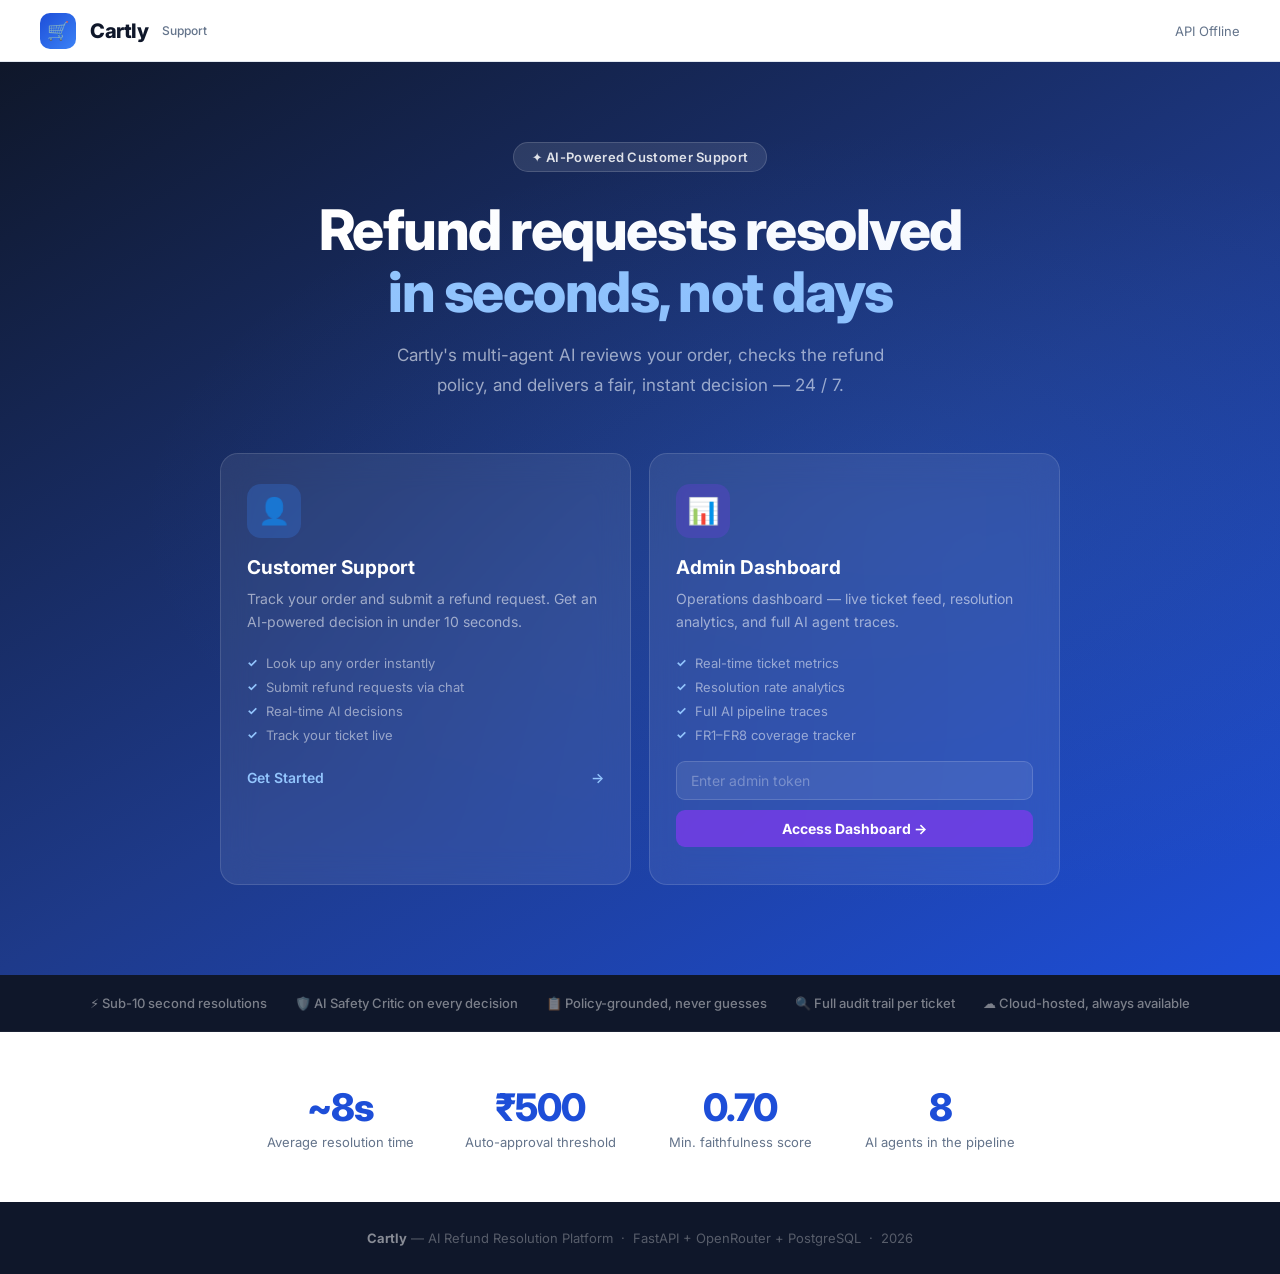
==== commit 29908adf: "feat(ui): self-contained HTML pages with inline CSS — eliminates stylesheet caching issues - All CSS" ====
--- a/dashboard/index.html
+++ b/dashboard/index.html
@@ -1,120 +1,145 @@
 <!DOCTYPE html>
 <html lang="en">
 <head>
-  <meta charset="UTF-8" />
-  <meta name="viewport" content="width=device-width, initial-scale=1.0" />
-  <title>Cartly — Smart Refund Support</title>
-  <meta name="description" content="Cartly AI-powered refund resolution. Fast, fair, and fully automated for e-commerce." />
-  <link rel="preconnect" href="https://fonts.googleapis.com" />
-  <link rel="preconnect" href="https://fonts.gstatic.com" crossorigin />
-  <link href="https://fonts.googleapis.com/css2?family=Inter:wght@300;400;500;600;700;800&family=JetBrains+Mono:wght@400;500&display=swap" rel="stylesheet" />
-  <link rel="stylesheet" href="styles.css" />
+<meta charset="UTF-8"/>
+<meta name="viewport" content="width=device-width,initial-scale=1.0"/>
+<title>Cartly — Smart Refund Support</title>
+<meta name="description" content="Cartly AI-powered refund resolution — fast, fair, automated."/>
+<link href="https://fonts.googleapis.com/css2?family=Inter:wght@400;500;600;700;800&display=swap" rel="stylesheet"/>
+<style>
+*,*::before,*::after{box-sizing:border-box;margin:0;padding:0}
+html{scroll-behavior:smooth}
+body{font-family:'Inter',system-ui,sans-serif;background:#fff;color:#0f172a;-webkit-font-smoothing:antialiased}
+a{text-decoration:none;color:inherit}
+button{cursor:pointer;font-family:inherit;border:none;outline:none}
+
+/* NAV */
+nav{position:sticky;top:0;z-index:99;background:#fff;border-bottom:1px solid #e2e8f0;height:62px;display:flex;align-items:center;padding:0 40px;gap:14px}
+.nav-icon{width:36px;height:36px;background:linear-gradient(135deg,#1d4ed8,#3b82f6);border-radius:10px;display:flex;align-items:center;justify-content:center;font-size:18px}
+.nav-name{font-size:20px;font-weight:800;letter-spacing:-.5px}
+.nav-sub{font-size:12px;color:#64748b;font-weight:500}
+.nav-space{flex:1}
+.nav-status{display:flex;align-items:center;gap:7px;font-size:13px;color:#64748b}
+.nav-dot{width:8px;height:8px;border-radius:50%;background:#cbd5e1}
+.nav-dot.on{background:#22c55e;box-shadow:0 0 0 3px #dcfce7}
+.nav-dot.off{background:#ef4444}
+
+/* HERO */
+.hero{background:linear-gradient(150deg,#0f172a 0%,#1e3a8a 55%,#1d4ed8 100%);padding:80px 40px 90px;text-align:center;position:relative;overflow:hidden}
+.hero::after{content:'';position:absolute;inset:0;background:radial-gradient(ellipse at 70% 50%,rgba(59,130,246,.15) 0%,transparent 60%);pointer-events:none}
+.hero-tag{display:inline-flex;align-items:center;gap:8px;background:rgba(255,255,255,.1);border:1px solid rgba(255,255,255,.15);color:rgba(255,255,255,.85);font-size:13px;font-weight:600;padding:6px 18px;border-radius:20px;margin-bottom:28px;letter-spacing:.3px}
+h1{font-size:clamp(34px,5vw,56px);font-weight:800;color:#fff;letter-spacing:-1.5px;line-height:1.1;margin-bottom:18px}
+h1 span{color:#93c5fd}
+.hero-sub{font-size:17px;color:rgba(255,255,255,.6);max-width:500px;margin:0 auto 52px;line-height:1.75}
+
+/* CARDS GRID */
+.cards{display:grid;grid-template-columns:1fr 1fr;gap:18px;max-width:840px;margin:0 auto;position:relative;z-index:1}
+@media(max-width:640px){.cards{grid-template-columns:1fr}}
+.card{background:rgba(255,255,255,.08);border:1px solid rgba(255,255,255,.13);border-radius:18px;padding:30px 26px;text-align:left;backdrop-filter:blur(16px);transition:all .25s;cursor:pointer}
+.card:hover{background:rgba(255,255,255,.13);transform:translateY(-4px);border-color:rgba(255,255,255,.28)}
+.card-ico{width:54px;height:54px;border-radius:14px;display:flex;align-items:center;justify-content:center;font-size:26px;margin-bottom:18px}
+.ico-b{background:rgba(59,130,246,.25)}
+.ico-p{background:rgba(124,58,237,.25)}
+.card-t{font-size:19px;font-weight:700;color:#fff;margin-bottom:8px}
+.card-d{font-size:14px;color:rgba(255,255,255,.55);line-height:1.65;margin-bottom:18px}
+.card-list{list-style:none}
+.card-list li{font-size:13px;color:rgba(255,255,255,.5);padding:4px 0;display:flex;align-items:center;gap:8px}
+.card-list li::before{content:'✓';color:#93c5fd;font-weight:700;font-size:12px}
+.card-cta{margin-top:22px;display:flex;align-items:center;justify-content:space-between;font-size:14px;font-weight:600;color:#93c5fd}
+.card-arrow{transition:transform .2s}
+.card:hover .card-arrow{transform:translateX(5px)}
+
+/* Admin token gate inside card */
+.gate-wrap{margin-top:14px}
+.gate-inp{width:100%;background:rgba(255,255,255,.08);border:1px solid rgba(255,255,255,.15);border-radius:9px;padding:10px 14px;color:#fff;font-size:14px;font-family:inherit;transition:border-color .15s}
+.gate-inp::placeholder{color:rgba(255,255,255,.3)}
+.gate-inp:focus{outline:none;border-color:rgba(255,255,255,.4)}
+.gate-btn{margin-top:10px;width:100%;background:rgba(124,58,237,.75);color:#fff;font-size:14px;font-weight:700;padding:10px;border-radius:9px;border:none;cursor:pointer;transition:background .15s}
+.gate-btn:hover{background:#7c3aed}
+.gate-err{font-size:12px;color:#fca5a5;margin-top:7px}
+
+/* STRIPS */
+.feat-strip{background:#0f172a;padding:20px 40px;display:flex;justify-content:center;flex-wrap:wrap;gap:28px;border-bottom:1px solid rgba(255,255,255,.05)}
+.feat-item{display:flex;align-items:center;gap:8px;font-size:13px;color:rgba(255,255,255,.45);font-weight:500}
+.stats-row{display:grid;grid-template-columns:repeat(auto-fit,minmax(160px,1fr));max-width:860px;margin:0 auto;padding:52px 40px;text-align:center;gap:20px}
+.stat-n{font-size:38px;font-weight:800;color:#1d4ed8;letter-spacing:-1px}
+.stat-l{font-size:13px;color:#64748b;margin-top:4px}
+footer{background:#0f172a;padding:28px 40px;text-align:center;font-size:13px;color:rgba(255,255,255,.3)}
+footer b{color:rgba(255,255,255,.5)}
+</style>
 </head>
-<body class="landing-body">
+<body>
 
-  <!-- Top Nav -->
-  <nav class="topnav">
-    <div class="topnav-logo">
-      <div class="topnav-logo-icon">🛒</div>
-      <span class="topnav-logo-text">Cartly</span>
-      <span class="topnav-logo-sub">Support</span>
+<nav>
+  <div class="nav-icon">🛒</div>
+  <span class="nav-name">Cartly</span>
+  <span class="nav-sub">Support</span>
+  <div class="nav-space"></div>
+  <div class="nav-status">
+    <span class="nav-dot" id="strip-dot"></span>
+    <span id="strip-text">Checking…</span>
+  </div>
+</nav>
+
+<section class="hero">
+  <div class="hero-tag">✦ AI-Powered Customer Support</div>
+  <h1>Refund requests resolved<br><span>in seconds, not days</span></h1>
+  <p class="hero-sub">Cartly's multi-agent AI reviews your order, checks the refund policy, and delivers a fair, instant decision — 24 / 7.</p>
+
+  <div class="cards">
+    <!-- Customer -->
+    <div class="card" id="customer-card" onclick="goCustomer()">
+      <div class="card-ico ico-b">👤</div>
+      <div class="card-t">Customer Support</div>
+      <p class="card-d">Track your order and submit a refund request. Get an AI-powered decision in under 10 seconds.</p>
+      <ul class="card-list">
+        <li>Look up any order instantly</li>
+        <li>Submit refund requests via chat</li>
+        <li>Real-time AI decisions</li>
+        <li>Track your ticket live</li>
+      </ul>
+      <div class="card-cta"><span>Get Started</span><span class="card-arrow">→</span></div>
     </div>
-    <div class="topnav-spacer"></div>
-    <span id="strip-label" style="font-size:13px;color:var(--slate-500);display:flex;align-items:center;gap:6px;">
-      <span class="status-dot" id="strip-dot"></span>
-      <span id="strip-text">Checking…</span>
-    </span>
-  </nav>
 
-  <!-- Hero -->
-  <section class="landing-hero">
-    <div class="landing-hero-eyebrow">
-      <span>✦</span> AI-Powered Customer Support
-    </div>
-    <h1 class="landing-hero-title">
-      Refund requests resolved<br><span>in seconds, not days</span>
-    </h1>
-    <p class="landing-hero-sub">
-      Cartly's multi-agent AI system reviews your order, checks our refund policy, and delivers a fair, instant decision — 24/7.
-    </p>
-
-    <!-- Role Cards -->
-    <div class="landing-cards">
-
-      <!-- Customer -->
-      <div class="landing-card" id="customer-card" onclick="goCustomer()">
-        <div class="landing-card-icon card-icon-customer">👤</div>
-        <div class="landing-card-title">Customer Support</div>
-        <p class="landing-card-desc">Track your order and submit a refund request. Get an AI-powered resolution in under 10 seconds.</p>
-        <ul class="landing-card-features">
-          <li>Look up any order instantly</li>
-          <li>Submit refund requests via chat</li>
-          <li>Get real-time AI decisions</li>
-          <li>Track your ticket status live</li>
-        </ul>
-        <div class="landing-card-cta">
-          <span>Get Started</span>
-          <span class="landing-card-arrow">→</span>
-        </div>
+    <!-- Admin -->
+    <div class="card" id="admin-card">
+      <div class="card-ico ico-p">📊</div>
+      <div class="card-t">Admin Dashboard</div>
+      <p class="card-d">Operations dashboard — live ticket feed, resolution analytics, and full AI agent traces.</p>
+      <ul class="card-list">
+        <li>Real-time ticket metrics</li>
+        <li>Resolution rate analytics</li>
+        <li>Full AI pipeline traces</li>
+        <li>FR1–FR8 coverage tracker</li>
+      </ul>
+      <div class="gate-wrap">
+        <input type="password" id="admin-token-input" class="gate-inp" placeholder="Enter admin token" onkeydown="if(event.key==='Enter')adminLogin()"/>
+        <button class="gate-btn" onclick="adminLogin()">Access Dashboard →</button>
+        <p class="gate-err" id="token-error"></p>
       </div>
-
-      <!-- Admin -->
-      <div class="landing-card" id="admin-card">
-        <div class="landing-card-icon card-icon-admin">📊</div>
-        <div class="landing-card-title">Admin Dashboard</div>
-        <p class="landing-card-desc">Operations dashboard with full observability — live ticket feed, resolution analytics, agent traces.</p>
-        <ul class="landing-card-features">
-          <li>Real-time ticket metrics</li>
-          <li>Resolution rate analytics</li>
-          <li>AI agent pipeline traces</li>
-          <li>FR1–FR8 coverage tracker</li>
-        </ul>
-        <div class="landing-token-gate">
-          <input type="password" id="admin-token-input" class="landing-token-input"
-            placeholder="Enter admin token to continue"
-            onkeydown="if(event.key==='Enter') adminLogin()" />
-          <button class="landing-token-btn" onclick="adminLogin()">Access Dashboard →</button>
-          <p class="landing-token-error" id="token-error"></p>
-        </div>
-      </div>
-
-    </div>
-  </section>
-
-  <!-- Feature strip -->
-  <div class="landing-features">
-    <div class="landing-feature"><span class="landing-feature-icon">⚡</span> Sub-10 second resolutions</div>
-    <div class="landing-feature"><span class="landing-feature-icon">🛡️</span> AI Safety Critic on every decision</div>
-    <div class="landing-feature"><span class="landing-feature-icon">📋</span> Policy-grounded, never guesses</div>
-    <div class="landing-feature"><span class="landing-feature-icon">🔍</span> Full audit trail for every ticket</div>
-    <div class="landing-feature"><span class="landing-feature-icon">☁️</span> Cloud-hosted, always available</div>
-  </div>
-
-  <!-- Stats -->
-  <div class="landing-stats">
-    <div>
-      <div class="landing-stat-num">~8s</div>
-      <div class="landing-stat-label">Average resolution time</div>
-    </div>
-    <div>
-      <div class="landing-stat-num">₹500</div>
-      <div class="landing-stat-label">Auto-approval threshold</div>
-    </div>
-    <div>
-      <div class="landing-stat-num">0.70</div>
-      <div class="landing-stat-label">Min. faithfulness score</div>
-    </div>
-    <div>
-      <div class="landing-stat-num">8</div>
-      <div class="landing-stat-label">AI agents in the pipeline</div>
     </div>
   </div>
+</section>
 
-  <!-- Footer -->
-  <footer class="landing-footer">
-    <span>Cartly</span> — AI Refund Resolution Platform &nbsp;·&nbsp; Built with FastAPI, OpenRouter &amp; PostgreSQL &nbsp;·&nbsp; 2026
-  </footer>
+<div class="feat-strip">
+  <div class="feat-item">⚡ Sub-10 second resolutions</div>
+  <div class="feat-item">🛡️ AI Safety Critic on every decision</div>
+  <div class="feat-item">📋 Policy-grounded, never guesses</div>
+  <div class="feat-item">🔍 Full audit trail per ticket</div>
+  <div class="feat-item">☁️ Cloud-hosted, always available</div>
+</div>
 
-  <script src="app.js"></script>
+<div class="stats-row">
+  <div><div class="stat-n">~8s</div><div class="stat-l">Average resolution time</div></div>
+  <div><div class="stat-n">₹500</div><div class="stat-l">Auto-approval threshold</div></div>
+  <div><div class="stat-n">0.70</div><div class="stat-l">Min. faithfulness score</div></div>
+  <div><div class="stat-n">8</div><div class="stat-l">AI agents in the pipeline</div></div>
+</div>
+
+<footer>
+  <b>Cartly</b> — AI Refund Resolution Platform &nbsp;·&nbsp; FastAPI + OpenRouter + PostgreSQL &nbsp;·&nbsp; 2026
+</footer>
+
+<script src="app.js"></script>
 </body>
 </html>
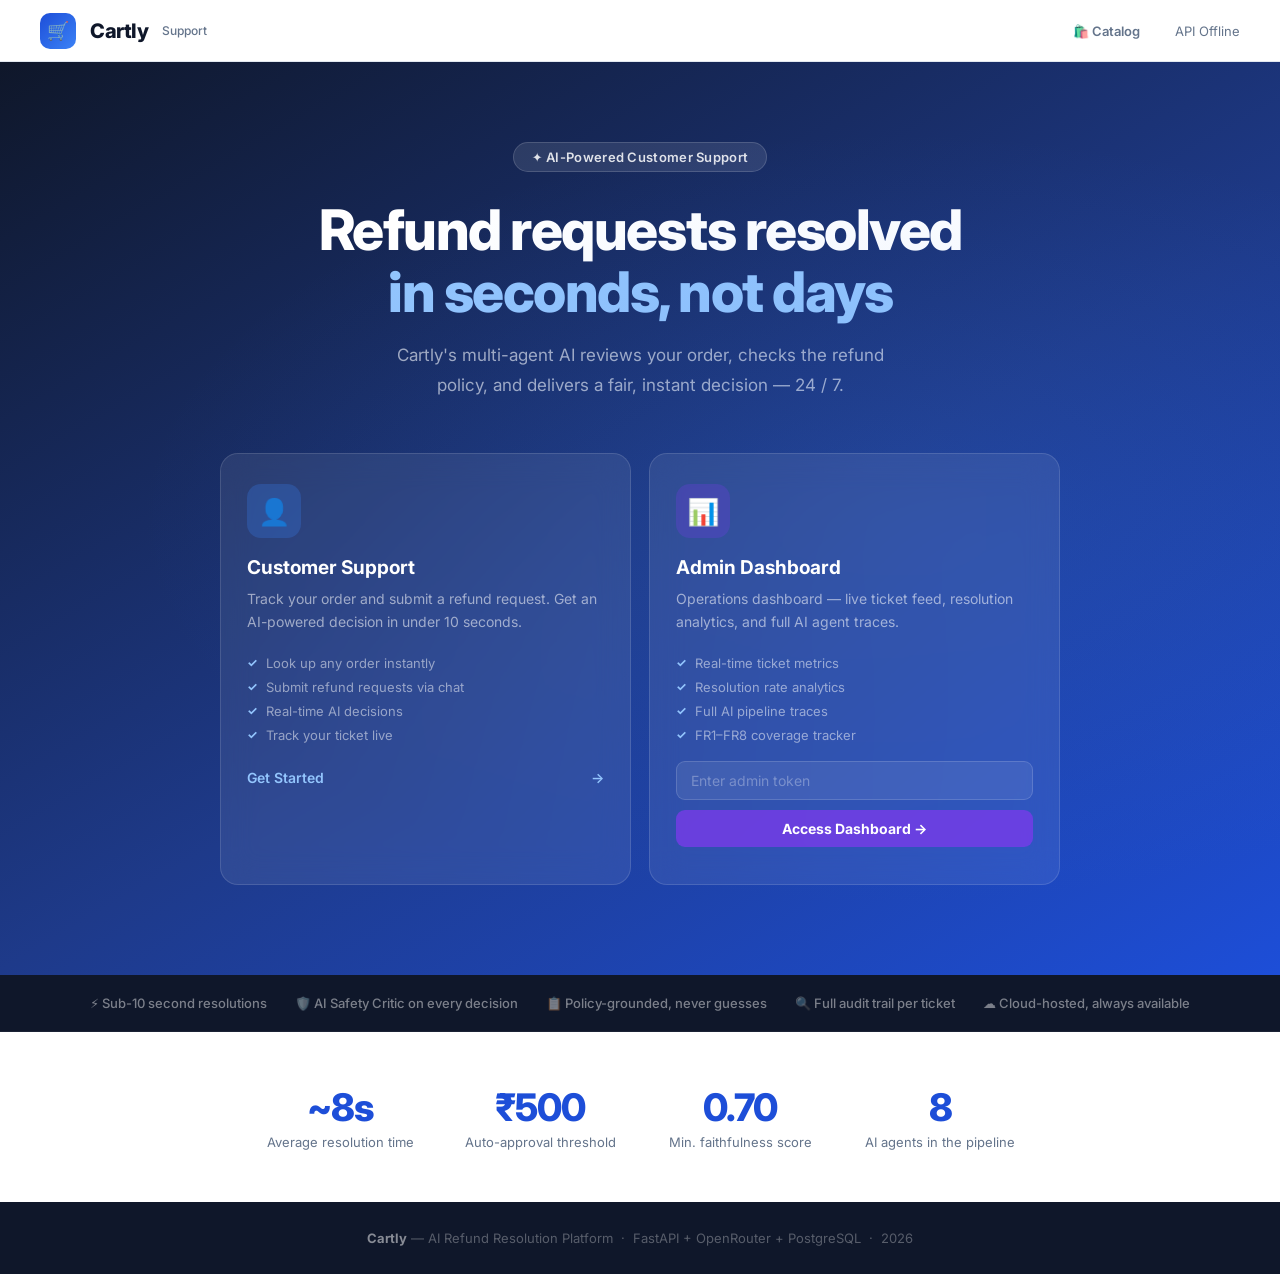
==== commit 3e8b41cb: "feat: product catalog, user login, expanded policies, generic query Backend: - data/products.py [NEW" ====
--- a/dashboard/index.html
+++ b/dashboard/index.html
@@ -75,6 +75,7 @@
   <span class="nav-name">Cartly</span>
   <span class="nav-sub">Support</span>
   <div class="nav-space"></div>
+  <a href="catalog.html" style="font-size:13px;font-weight:600;color:#64748b;padding:6px 14px;border-radius:7px;transition:background .15s" onmouseover="this.style.background='#f1f5f9'" onmouseout="this.style.background='transparent'">🛍️ Catalog</a>
   <div class="nav-status">
     <span class="nav-dot" id="strip-dot"></span>
     <span id="strip-text">Checking…</span>
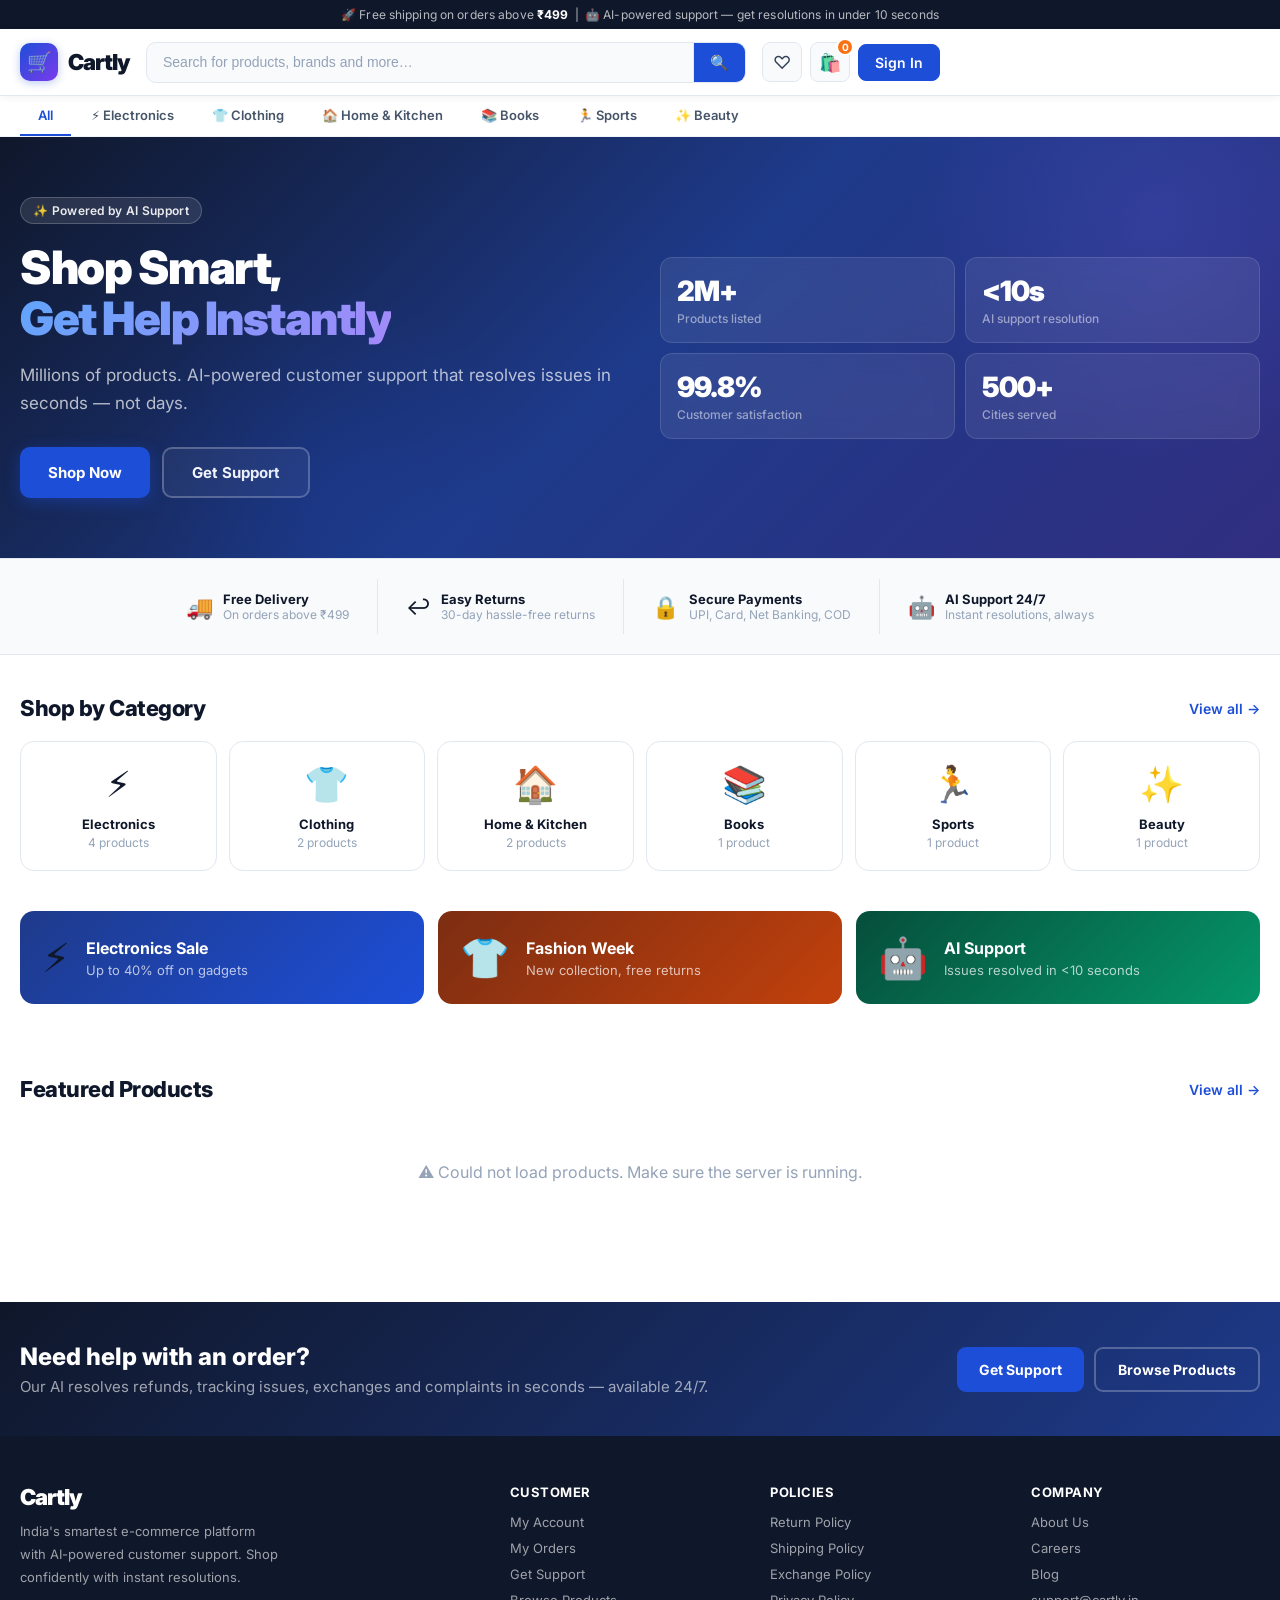
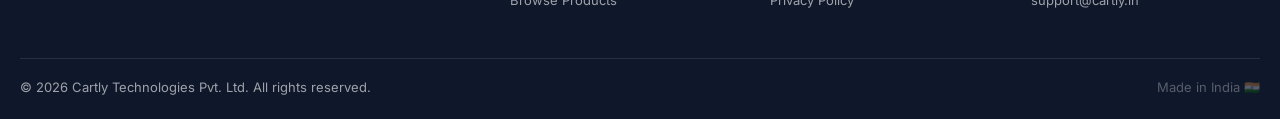
==== commit a9c0559a: "feat(ui): production-grade frontend redesign — e-commerce home, proper auth Home Page (index.html): " ====
--- a/dashboard/index.html
+++ b/dashboard/index.html
@@ -3,144 +3,678 @@
 <head>
 <meta charset="UTF-8"/>
 <meta name="viewport" content="width=device-width,initial-scale=1.0"/>
-<title>Cartly — Smart Refund Support</title>
-<meta name="description" content="Cartly AI-powered refund resolution — fast, fair, automated."/>
-<link href="https://fonts.googleapis.com/css2?family=Inter:wght@400;500;600;700;800&display=swap" rel="stylesheet"/>
+<title>Cartly — Shop Smart, Get Support Instantly</title>
+<meta name="description" content="Cartly — India's smartest e-commerce platform with AI-powered customer support. Shop electronics, clothing, home essentials and more."/>
+<link href="https://fonts.googleapis.com/css2?family=Inter:wght@400;500;600;700;800;900&display=swap" rel="stylesheet"/>
 <style>
 *,*::before,*::after{box-sizing:border-box;margin:0;padding:0}
-html{scroll-behavior:smooth}
-body{font-family:'Inter',system-ui,sans-serif;background:#fff;color:#0f172a;-webkit-font-smoothing:antialiased}
+:root{--blue:#1d4ed8;--blue-dark:#1e40af;--blue-light:#eff6ff;--orange:#f97316;--orange-light:#fff7ed;--gray-50:#f8fafc;--gray-100:#f1f5f9;--gray-200:#e2e8f0;--gray-400:#94a3b8;--gray-600:#475569;--gray-700:#334155;--gray-900:#0f172a;--green:#16a34a;--red:#dc2626}
+body{font-family:'Inter',system-ui,sans-serif;background:#fff;color:var(--gray-900);-webkit-font-smoothing:antialiased;overflow-x:hidden}
 a{text-decoration:none;color:inherit}
 button{cursor:pointer;font-family:inherit;border:none;outline:none}
-
-/* NAV */
-nav{position:sticky;top:0;z-index:99;background:#fff;border-bottom:1px solid #e2e8f0;height:62px;display:flex;align-items:center;padding:0 40px;gap:14px}
-.nav-icon{width:36px;height:36px;background:linear-gradient(135deg,#1d4ed8,#3b82f6);border-radius:10px;display:flex;align-items:center;justify-content:center;font-size:18px}
-.nav-name{font-size:20px;font-weight:800;letter-spacing:-.5px}
-.nav-sub{font-size:12px;color:#64748b;font-weight:500}
-.nav-space{flex:1}
-.nav-status{display:flex;align-items:center;gap:7px;font-size:13px;color:#64748b}
-.nav-dot{width:8px;height:8px;border-radius:50%;background:#cbd5e1}
-.nav-dot.on{background:#22c55e;box-shadow:0 0 0 3px #dcfce7}
-.nav-dot.off{background:#ef4444}
-
-/* HERO */
-.hero{background:linear-gradient(150deg,#0f172a 0%,#1e3a8a 55%,#1d4ed8 100%);padding:80px 40px 90px;text-align:center;position:relative;overflow:hidden}
-.hero::after{content:'';position:absolute;inset:0;background:radial-gradient(ellipse at 70% 50%,rgba(59,130,246,.15) 0%,transparent 60%);pointer-events:none}
-.hero-tag{display:inline-flex;align-items:center;gap:8px;background:rgba(255,255,255,.1);border:1px solid rgba(255,255,255,.15);color:rgba(255,255,255,.85);font-size:13px;font-weight:600;padding:6px 18px;border-radius:20px;margin-bottom:28px;letter-spacing:.3px}
-h1{font-size:clamp(34px,5vw,56px);font-weight:800;color:#fff;letter-spacing:-1.5px;line-height:1.1;margin-bottom:18px}
-h1 span{color:#93c5fd}
-.hero-sub{font-size:17px;color:rgba(255,255,255,.6);max-width:500px;margin:0 auto 52px;line-height:1.75}
-
-/* CARDS GRID */
-.cards{display:grid;grid-template-columns:1fr 1fr;gap:18px;max-width:840px;margin:0 auto;position:relative;z-index:1}
-@media(max-width:640px){.cards{grid-template-columns:1fr}}
-.card{background:rgba(255,255,255,.08);border:1px solid rgba(255,255,255,.13);border-radius:18px;padding:30px 26px;text-align:left;backdrop-filter:blur(16px);transition:all .25s;cursor:pointer}
-.card:hover{background:rgba(255,255,255,.13);transform:translateY(-4px);border-color:rgba(255,255,255,.28)}
-.card-ico{width:54px;height:54px;border-radius:14px;display:flex;align-items:center;justify-content:center;font-size:26px;margin-bottom:18px}
-.ico-b{background:rgba(59,130,246,.25)}
-.ico-p{background:rgba(124,58,237,.25)}
-.card-t{font-size:19px;font-weight:700;color:#fff;margin-bottom:8px}
-.card-d{font-size:14px;color:rgba(255,255,255,.55);line-height:1.65;margin-bottom:18px}
-.card-list{list-style:none}
-.card-list li{font-size:13px;color:rgba(255,255,255,.5);padding:4px 0;display:flex;align-items:center;gap:8px}
-.card-list li::before{content:'✓';color:#93c5fd;font-weight:700;font-size:12px}
-.card-cta{margin-top:22px;display:flex;align-items:center;justify-content:space-between;font-size:14px;font-weight:600;color:#93c5fd}
-.card-arrow{transition:transform .2s}
-.card:hover .card-arrow{transform:translateX(5px)}
-
-/* Admin token gate inside card */
-.gate-wrap{margin-top:14px}
-.gate-inp{width:100%;background:rgba(255,255,255,.08);border:1px solid rgba(255,255,255,.15);border-radius:9px;padding:10px 14px;color:#fff;font-size:14px;font-family:inherit;transition:border-color .15s}
-.gate-inp::placeholder{color:rgba(255,255,255,.3)}
-.gate-inp:focus{outline:none;border-color:rgba(255,255,255,.4)}
-.gate-btn{margin-top:10px;width:100%;background:rgba(124,58,237,.75);color:#fff;font-size:14px;font-weight:700;padding:10px;border-radius:9px;border:none;cursor:pointer;transition:background .15s}
-.gate-btn:hover{background:#7c3aed}
-.gate-err{font-size:12px;color:#fca5a5;margin-top:7px}
-
-/* STRIPS */
-.feat-strip{background:#0f172a;padding:20px 40px;display:flex;justify-content:center;flex-wrap:wrap;gap:28px;border-bottom:1px solid rgba(255,255,255,.05)}
-.feat-item{display:flex;align-items:center;gap:8px;font-size:13px;color:rgba(255,255,255,.45);font-weight:500}
-.stats-row{display:grid;grid-template-columns:repeat(auto-fit,minmax(160px,1fr));max-width:860px;margin:0 auto;padding:52px 40px;text-align:center;gap:20px}
-.stat-n{font-size:38px;font-weight:800;color:#1d4ed8;letter-spacing:-1px}
-.stat-l{font-size:13px;color:#64748b;margin-top:4px}
-footer{background:#0f172a;padding:28px 40px;text-align:center;font-size:13px;color:rgba(255,255,255,.3)}
-footer b{color:rgba(255,255,255,.5)}
+img{display:block}
+
+/* ═══════════════════════
+   TOP UTILITY BAR
+═══════════════════════ */
+.util-bar{background:var(--gray-900);color:rgba(255,255,255,.7);font-size:12px;text-align:center;padding:7px 16px;letter-spacing:.01em}
+.util-bar strong{color:#fff}
+
+/* ═══════════════════════
+   PRIMARY NAVBAR
+═══════════════════════ */
+.navbar{background:#fff;border-bottom:1px solid var(--gray-200);position:sticky;top:0;z-index:100;box-shadow:0 1px 8px rgba(0,0,0,.06)}
+.nav-inner{max-width:1320px;margin:0 auto;padding:0 20px;height:66px;display:flex;align-items:center;gap:16px}
+.nav-logo{display:flex;align-items:center;gap:10px;flex-shrink:0}
+.nav-logo-icon{width:38px;height:38px;background:linear-gradient(135deg,var(--blue),#7c3aed);border-radius:10px;display:flex;align-items:center;justify-content:center;font-size:20px;box-shadow:0 2px 8px rgba(29,78,216,.3)}
+.nav-logo-name{font-size:22px;font-weight:900;letter-spacing:-1px;color:var(--gray-900)}
+.nav-search{flex:1;max-width:600px;display:flex;align-items:center;background:var(--gray-50);border:1.5px solid var(--gray-200);border-radius:10px;overflow:hidden;transition:border-color .15s}
+.nav-search:focus-within{border-color:var(--blue);box-shadow:0 0 0 3px rgba(29,78,216,.1)}
+.nav-search-inp{flex:1;padding:10px 16px;font-size:14px;background:transparent;border:none;outline:none;color:var(--gray-900)}
+.nav-search-inp::placeholder{color:var(--gray-400)}
+.nav-search-btn{padding:10px 16px;background:var(--blue);color:#fff;font-size:15px;transition:background .15s;border-left:1.5px solid var(--gray-200)}
+.nav-search-btn:hover{background:var(--blue-dark)}
+.nav-actions{display:flex;align-items:center;gap:8px;flex-shrink:0}
+.nav-btn{padding:9px 16px;border-radius:8px;font-size:14px;font-weight:600;cursor:pointer;transition:all .15s;display:flex;align-items:center;gap:6px}
+.nav-btn-outline{background:#fff;border:1.5px solid var(--gray-200);color:var(--gray-700)}
+.nav-btn-outline:hover{border-color:var(--blue);color:var(--blue);background:var(--blue-light)}
+.nav-btn-primary{background:var(--blue);color:#fff;border:1.5px solid var(--blue)}
+.nav-btn-primary:hover{background:var(--blue-dark)}
+.nav-icon-btn{width:40px;height:40px;border-radius:8px;display:flex;align-items:center;justify-content:center;font-size:18px;background:var(--gray-50);border:1.5px solid var(--gray-200);color:var(--gray-700);transition:all .15s;position:relative}
+.nav-icon-btn:hover{border-color:var(--blue);color:var(--blue);background:var(--blue-light)}
+.nav-badge{position:absolute;top:-5px;right:-5px;background:var(--orange);color:#fff;font-size:10px;font-weight:700;width:18px;height:18px;border-radius:50%;display:flex;align-items:center;justify-content:center;border:2px solid #fff}
+
+/* Account dropdown */
+.nav-account{position:relative}
+.acc-trigger{display:flex;align-items:center;gap:7px;padding:7px 14px;border-radius:8px;border:1.5px solid var(--gray-200);background:#fff;cursor:pointer;transition:all .15s;font-size:14px;font-weight:600;color:var(--gray-700)}
+.acc-trigger:hover,.acc-trigger.open{border-color:var(--blue);color:var(--blue);background:var(--blue-light)}
+.acc-avatar{width:28px;height:28px;border-radius:50%;background:linear-gradient(135deg,var(--blue),#7c3aed);color:#fff;font-size:13px;font-weight:700;display:flex;align-items:center;justify-content:center;flex-shrink:0}
+.acc-dropdown{position:absolute;right:0;top:calc(100% + 8px);background:#fff;border:1px solid var(--gray-200);border-radius:12px;min-width:200px;box-shadow:0 8px 30px rgba(0,0,0,.12);z-index:200;overflow:hidden;opacity:0;transform:translateY(-8px);pointer-events:none;transition:all .18s}
+.acc-dropdown.show{opacity:1;transform:translateY(0);pointer-events:auto}
+.acc-user-info{padding:14px 16px;border-bottom:1px solid var(--gray-100)}
+.acc-user-name{font-size:14px;font-weight:700;color:var(--gray-900)}
+.acc-user-sub{font-size:12px;color:var(--gray-400);margin-top:2px}
+.acc-menu-item{display:flex;align-items:center;gap:10px;padding:11px 16px;font-size:14px;color:var(--gray-700);cursor:pointer;transition:background .12s}
+.acc-menu-item:hover{background:var(--gray-50);color:var(--gray-900)}
+.acc-menu-item svg,.acc-menu-item span.ico{flex-shrink:0;font-size:16px}
+.acc-divider{border-top:1px solid var(--gray-100);margin:4px 0}
+.acc-menu-item.danger{color:var(--red)}
+.acc-menu-item.danger:hover{background:#fef2f2}
+
+/* ═══════════════════════
+   CATEGORY NAV
+═══════════════════════ */
+.cat-nav{background:#fff;border-bottom:1px solid var(--gray-100)}
+.cat-nav-inner{max-width:1320px;margin:0 auto;padding:0 20px;display:flex;gap:2px;overflow-x:auto;scrollbar-width:none}
+.cat-nav-inner::-webkit-scrollbar{display:none}
+.cat-btn{padding:11px 18px;font-size:13px;font-weight:600;color:var(--gray-600);white-space:nowrap;cursor:pointer;border-bottom:2px solid transparent;transition:all .15s;background:none}
+.cat-btn:hover{color:var(--blue)}
+.cat-btn.active{color:var(--blue);border-bottom-color:var(--blue)}
+
+/* ═══════════════════════
+   HERO BANNER
+═══════════════════════ */
+.hero{background:linear-gradient(135deg,#0f172a 0%,#1e3a8a 50%,#312e81 100%);padding:60px 20px;overflow:hidden;position:relative}
+.hero::before{content:'';position:absolute;top:-40%;right:-10%;width:500px;height:500px;border-radius:50%;background:radial-gradient(circle,rgba(99,102,241,.2),transparent 70%)}
+.hero::after{content:'';position:absolute;bottom:-30%;left:10%;width:400px;height:400px;border-radius:50%;background:radial-gradient(circle,rgba(29,78,216,.15),transparent 70%)}
+.hero-inner{max-width:1320px;margin:0 auto;display:grid;grid-template-columns:1fr 1fr;align-items:center;gap:40px}
+.hero-tag{display:inline-flex;align-items:center;gap:6px;background:rgba(255,255,255,.1);border:1px solid rgba(255,255,255,.2);color:rgba(255,255,255,.9);font-size:12px;font-weight:600;padding:5px 12px;border-radius:20px;margin-bottom:18px;letter-spacing:.3px}
+.hero-h1{font-size:46px;font-weight:900;color:#fff;line-height:1.1;letter-spacing:-1.5px;margin-bottom:18px}
+.hero-h1 span{background:linear-gradient(135deg,#60a5fa,#a78bfa);-webkit-background-clip:text;-webkit-text-fill-color:transparent;background-clip:text}
+.hero-sub{font-size:17px;color:rgba(255,255,255,.7);line-height:1.65;margin-bottom:30px}
+.hero-ctas{display:flex;gap:12px;flex-wrap:wrap}
+.hero-btn-primary{padding:14px 28px;background:var(--blue);color:#fff;border-radius:10px;font-size:15px;font-weight:700;transition:all .2s;box-shadow:0 4px 16px rgba(29,78,216,.4)}
+.hero-btn-primary:hover{background:var(--blue-dark);transform:translateY(-1px);box-shadow:0 6px 20px rgba(29,78,216,.5)}
+.hero-btn-outline{padding:14px 28px;border:2px solid rgba(255,255,255,.25);color:#fff;border-radius:10px;font-size:15px;font-weight:700;transition:all .2s;background:rgba(255,255,255,.05)}
+.hero-btn-outline:hover{background:rgba(255,255,255,.12);border-color:rgba(255,255,255,.4)}
+.hero-visual{display:flex;flex-direction:column;gap:12px;position:relative;z-index:1}
+.hero-stat-grid{display:grid;grid-template-columns:1fr 1fr;gap:10px}
+.hero-stat{background:rgba(255,255,255,.08);border:1px solid rgba(255,255,255,.12);border-radius:12px;padding:16px;backdrop-filter:blur(10px)}
+.hero-stat-num{font-size:28px;font-weight:900;color:#fff;letter-spacing:-1px}
+.hero-stat-lbl{font-size:12px;color:rgba(255,255,255,.5);margin-top:3px;font-weight:500}
+@media(max-width:900px){.hero-inner{grid-template-columns:1fr}.hero-visual{display:none}.hero-h1{font-size:34px}}
+
+/* ═══════════════════════
+   CATEGORY CARDS
+═══════════════════════ */
+.section{max-width:1320px;margin:0 auto;padding:40px 20px}
+.section-hd{display:flex;align-items:center;justify-content:space-between;margin-bottom:20px}
+.section-t{font-size:22px;font-weight:800;letter-spacing:-.5px}
+.section-link{font-size:14px;font-weight:600;color:var(--blue);display:flex;align-items:center;gap:4px}
+.section-link:hover{text-decoration:underline}
+.cat-cards{display:grid;grid-template-columns:repeat(6,1fr);gap:12px}
+@media(max-width:1000px){.cat-cards{grid-template-columns:repeat(3,1fr)}}
+@media(max-width:600px){.cat-cards{grid-template-columns:repeat(2,1fr)}}
+.cat-card{background:#fff;border:1.5px solid var(--gray-200);border-radius:14px;padding:20px 12px;text-align:center;cursor:pointer;transition:all .2s}
+.cat-card:hover{border-color:var(--blue);transform:translateY(-3px);box-shadow:0 6px 20px rgba(29,78,216,.1)}
+.cat-card-ico{font-size:36px;margin-bottom:10px}
+.cat-card-name{font-size:13px;font-weight:700;color:var(--gray-900)}
+.cat-card-count{font-size:12px;color:var(--gray-400);margin-top:3px}
+
+/* ═══════════════════════
+   PROMO BANNER STRIP
+═══════════════════════ */
+.promo-strip{max-width:1320px;margin:0 auto;padding:0 20px 32px}
+.promo-grid{display:grid;grid-template-columns:1fr 1fr 1fr;gap:14px}
+@media(max-width:768px){.promo-grid{grid-template-columns:1fr}}
+.promo-card{border-radius:14px;padding:22px 22px;display:flex;align-items:center;gap:16px;cursor:pointer;transition:transform .2s,box-shadow .2s}
+.promo-card:hover{transform:translateY(-2px);box-shadow:0 8px 24px rgba(0,0,0,.12)}
+.promo-card-1{background:linear-gradient(135deg,#1e3a8a,#1d4ed8)}
+.promo-card-2{background:linear-gradient(135deg,#7c2d12,#c2410c)}
+.promo-card-3{background:linear-gradient(135deg,#064e3b,#059669)}
+.promo-ico{font-size:40px;flex-shrink:0}
+.promo-text .promo-t{font-size:16px;font-weight:700;color:#fff}
+.promo-text .promo-s{font-size:13px;color:rgba(255,255,255,.7);margin-top:4px}
+
+/* ═══════════════════════
+   PRODUCT GRID
+═══════════════════════ */
+.prod-grid{display:grid;grid-template-columns:repeat(auto-fill,minmax(220px,1fr));gap:16px}
+.prod-card{background:#fff;border:1.5px solid var(--gray-200);border-radius:14px;overflow:hidden;cursor:pointer;transition:all .2s;position:relative}
+.prod-card:hover{border-color:var(--blue);transform:translateY(-4px);box-shadow:0 10px 30px rgba(0,0,0,.1)}
+.prod-card-badge{position:absolute;top:10px;left:10px;z-index:2;font-size:11px;font-weight:700;padding:3px 9px;border-radius:14px}
+.badge-sale{background:#fef2f2;color:var(--red)}
+.badge-new{background:#ecfdf5;color:var(--green)}
+.badge-nret{background:#fef2f2;color:var(--red)}
+.badge-ret{background:#ecfdf5;color:var(--green)}
+.prod-thumb{height:160px;background:linear-gradient(135deg,var(--gray-50),var(--gray-100));display:flex;align-items:center;justify-content:center;font-size:60px}
+.prod-body{padding:14px}
+.prod-cat{font-size:11px;font-weight:600;color:var(--gray-400);text-transform:uppercase;letter-spacing:.4px;margin-bottom:5px}
+.prod-name{font-size:14px;font-weight:700;color:var(--gray-900);line-height:1.4;margin-bottom:6px;display:-webkit-box;-webkit-line-clamp:2;-webkit-box-orient:vertical;overflow:hidden}
+.prod-stars{display:flex;align-items:center;gap:4px;margin-bottom:8px}
+.prod-stars-val{font-size:12px;font-weight:600;color:var(--gray-700)}
+.prod-stars-ico{color:#f59e0b;font-size:12px}
+.prod-stars-cnt{font-size:11px;color:var(--gray-400)}
+.prod-pricing{display:flex;align-items:center;gap:8px;margin-bottom:10px}
+.prod-price{font-size:18px;font-weight:800;color:var(--gray-900)}
+.prod-mrp{font-size:13px;color:var(--gray-400);text-decoration:line-through}
+.prod-disc{font-size:12px;font-weight:700;color:var(--green)}
+.prod-cta{width:100%;padding:9px;background:var(--blue);color:#fff;border-radius:8px;font-size:13px;font-weight:700;transition:background .15s}
+.prod-cta:hover{background:var(--blue-dark)}
+.prod-cta.oos{background:var(--gray-200);color:var(--gray-400);cursor:not-allowed}
+
+/* ═══════════════════════
+   AI SUPPORT STRIP
+═══════════════════════ */
+.support-strip{background:linear-gradient(135deg,var(--gray-900),#1e3a8a);padding:40px 20px;margin-top:40px}
+.support-inner{max-width:1320px;margin:0 auto;display:flex;align-items:center;justify-content:space-between;gap:24px;flex-wrap:wrap}
+.support-left .st{font-size:24px;font-weight:800;color:#fff;margin-bottom:6px}
+.support-left .ss{font-size:15px;color:rgba(255,255,255,.6)}
+.support-right{display:flex;gap:10px;flex-wrap:wrap}
+.support-btn{padding:12px 22px;border-radius:9px;font-size:14px;font-weight:700;transition:all .2s}
+.support-btn-primary{background:var(--blue);color:#fff}
+.support-btn-primary:hover{background:var(--blue-dark)}
+.support-btn-outline{background:transparent;border:2px solid rgba(255,255,255,.25);color:#fff}
+.support-btn-outline:hover{background:rgba(255,255,255,.1)}
+
+/* ═══════════════════════
+   TRUST FEATURES
+═══════════════════════ */
+.trust-bar{background:var(--gray-50);border-top:1px solid var(--gray-200);border-bottom:1px solid var(--gray-200);padding:20px}
+.trust-inner{max-width:1320px;margin:0 auto;display:flex;align-items:center;justify-content:center;gap:0;flex-wrap:wrap}
+.trust-item{display:flex;align-items:center;gap:10px;padding:12px 28px;border-right:1px solid var(--gray-200)}
+.trust-item:last-child{border:none}
+.trust-ico{font-size:22px}
+.trust-t{font-size:13px;font-weight:700;color:var(--gray-900)}
+.trust-s{font-size:12px;color:var(--gray-400)}
+@media(max-width:700px){.trust-item{border:none;width:50%}}
+
+/* ═══════════════════════
+   FOOTER
+═══════════════════════ */
+footer{background:var(--gray-900);color:rgba(255,255,255,.6);padding:48px 20px 24px}
+.footer-inner{max-width:1320px;margin:0 auto}
+.footer-grid{display:grid;grid-template-columns:2fr 1fr 1fr 1fr;gap:32px;margin-bottom:40px}
+@media(max-width:900px){.footer-grid{grid-template-columns:1fr 1fr}}
+@media(max-width:600px){.footer-grid{grid-template-columns:1fr}}
+.footer-brand-name{font-size:22px;font-weight:900;color:#fff;letter-spacing:-1px;margin-bottom:10px}
+.footer-brand-desc{font-size:13px;line-height:1.75;max-width:260px}
+.footer-col-t{font-size:13px;font-weight:700;color:#fff;margin-bottom:14px;text-transform:uppercase;letter-spacing:.5px}
+.footer-link{display:block;font-size:13px;margin-bottom:10px;transition:color .15s}
+.footer-link:hover{color:#fff}
+.footer-bottom{border-top:1px solid rgba(255,255,255,.1);padding-top:20px;display:flex;align-items:center;justify-content:space-between;flex-wrap:gap:10px}
+.footer-copy{font-size:13px}
+
+/* ═══════════════════════
+   SKELETON LOADER
+═══════════════════════ */
+.skeleton{background:linear-gradient(90deg,var(--gray-100) 25%,var(--gray-200) 50%,var(--gray-100) 75%);background-size:200% 100%;animation:shimmer 1.5s infinite;border-radius:8px}
+@keyframes shimmer{0%{background-position:200% 0}100%{background-position:-200% 0}}
+.skel-card{background:#fff;border:1.5px solid var(--gray-200);border-radius:14px;overflow:hidden}
+.skel-img{height:160px}
+.skel-body{padding:14px}
+.skel-line{height:12px;margin-bottom:8px}
+.skel-line-sm{height:10px;width:60%;margin-bottom:8px}
+
+/* LOGIN MODAL */
+.modal-overlay{position:fixed;inset:0;z-index:500;background:rgba(15,23,42,.65);backdrop-filter:blur(4px);display:flex;align-items:center;justify-content:center;padding:20px;opacity:0;pointer-events:none;transition:opacity .2s}
+.modal-overlay.show{opacity:1;pointer-events:auto}
+.modal-box{background:#fff;border-radius:18px;width:100%;max-width:420px;padding:36px 32px;box-shadow:0 24px 60px rgba(0,0,0,.2);transform:scale(.95);transition:transform .2s}
+.modal-overlay.show .modal-box{transform:scale(1)}
+.modal-close{position:absolute;top:16px;right:16px;width:32px;height:32px;border-radius:50%;background:var(--gray-100);display:flex;align-items:center;justify-content:center;font-size:18px;color:var(--gray-600);cursor:pointer;transition:background .15s}
+.modal-close:hover{background:var(--gray-200)}
+.modal-box{position:relative}
+.modal-title{font-size:22px;font-weight:800;margin-bottom:6px;letter-spacing:-.5px}
+.modal-sub{font-size:14px;color:var(--gray-400);margin-bottom:24px;line-height:1.6}
+.form-lbl{font-size:13px;font-weight:600;color:var(--gray-700);margin-bottom:7px}
+.form-inp{width:100%;padding:12px 14px;border:1.5px solid var(--gray-200);border-radius:9px;font-size:15px;font-family:inherit;transition:all .15s;color:var(--gray-900);margin-bottom:14px}
+.form-inp:focus{outline:none;border-color:var(--blue);box-shadow:0 0 0 3px rgba(29,78,216,.1)}
+.form-btn{width:100%;padding:13px;background:var(--blue);color:#fff;border-radius:9px;font-size:15px;font-weight:700;transition:background .15s;margin-bottom:12px}
+.form-btn:hover:not(:disabled){background:var(--blue-dark)}
+.form-btn:disabled{opacity:.55;cursor:not-allowed}
+.form-err{font-size:13px;color:var(--red);margin:-8px 0 10px;padding:9px 12px;background:#fef2f2;border-radius:7px;border:1px solid #fecaca}
+.form-divider{display:flex;align-items:center;gap:10px;color:var(--gray-400);font-size:12px;margin:10px 0}
+.form-divider::before,.form-divider::after{content:'';flex:1;height:1px;background:var(--gray-200)}
+.demo-grid{display:grid;grid-template-columns:1fr 1fr;gap:7px;margin-bottom:4px}
+.demo-btn{padding:8px 12px;border:1.5px solid var(--gray-200);border-radius:8px;font-size:13px;font-weight:600;color:var(--gray-700);background:#fff;transition:all .15s;text-align:center}
+.demo-btn:hover{border-color:var(--blue);color:var(--blue);background:var(--blue-light)}
+
+/* TOAST */
+.toast{position:fixed;bottom:24px;right:24px;z-index:600;background:var(--gray-900);color:#fff;padding:13px 18px;border-radius:10px;font-size:14px;font-weight:500;box-shadow:0 8px 24px rgba(0,0,0,.2);transform:translateY(60px);opacity:0;transition:all .25s;max-width:320px}
+.toast.show{transform:translateY(0);opacity:1}
+.toast.success{background:#15803d}
+.toast.error{background:var(--red)}
+
+.hidden{display:none!important}
 </style>
 </head>
 <body>
 
-<nav>
-  <div class="nav-icon">🛒</div>
-  <span class="nav-name">Cartly</span>
-  <span class="nav-sub">Support</span>
-  <div class="nav-space"></div>
-  <a href="catalog.html" style="font-size:13px;font-weight:600;color:#64748b;padding:6px 14px;border-radius:7px;transition:background .15s" onmouseover="this.style.background='#f1f5f9'" onmouseout="this.style.background='transparent'">🛍️ Catalog</a>
-  <div class="nav-status">
-    <span class="nav-dot" id="strip-dot"></span>
-    <span id="strip-text">Checking…</span>
+<!-- UTILITY BAR -->
+<div class="util-bar">🚀 Free shipping on orders above <strong>₹499</strong> &nbsp;|&nbsp; 🤖 AI-powered support — get resolutions in under 10 seconds</div>
+
+<!-- PRIMARY NAVBAR -->
+<nav class="navbar">
+  <div class="nav-inner">
+    <a href="index.html" class="nav-logo">
+      <div class="nav-logo-icon">🛒</div>
+      <span class="nav-logo-name">Cartly</span>
+    </a>
+
+    <div class="nav-search">
+      <input id="nav-search-inp" type="text" class="nav-search-inp" placeholder="Search for products, brands and more…" onkeydown="if(event.key==='Enter')searchProducts()"/>
+      <button class="nav-search-btn" onclick="searchProducts()">🔍</button>
+    </div>
+
+    <div class="nav-actions">
+      <button class="nav-icon-btn" title="Wishlist" onclick="showToast('Wishlist coming soon!','')">
+        ♡
+      </button>
+
+      <!-- Cart icon -->
+      <button class="nav-icon-btn" title="Cart" onclick="showToast('Cart feature coming soon!','')">
+        🛍️
+        <span class="nav-badge">0</span>
+      </button>
+
+      <!-- Auth: Sign In / Account dropdown -->
+      <div id="auth-guest">
+        <button class="nav-btn nav-btn-primary" onclick="openLoginModal()">Sign In</button>
+      </div>
+
+      <div id="auth-user" class="nav-account hidden">
+        <div class="acc-trigger" id="acc-trigger" onclick="toggleAccountMenu()">
+          <div class="acc-avatar" id="acc-avatar">?</div>
+          <span id="acc-name">Account</span>
+          <span>▾</span>
+        </div>
+        <div class="acc-dropdown" id="acc-dropdown">
+          <div class="acc-user-info">
+            <div class="acc-user-name" id="acc-full-name">User</div>
+            <div class="acc-user-sub">Cartly Customer</div>
+          </div>
+          <div class="acc-menu-item" onclick="goToOrders()"><span class="ico">📦</span> My Orders</div>
+          <div class="acc-menu-item" onclick="goToSupport()"><span class="ico">💬</span> Get Support</div>
+          <div class="acc-menu-item" onclick="goToCatalog()"><span class="ico">🛍️</span> Browse Catalog</div>
+          <div class="acc-divider"></div>
+          <div class="acc-menu-item danger" onclick="logoutUser()"><span class="ico">🚪</span> Sign Out</div>
+        </div>
+      </div>
+    </div>
   </div>
 </nav>
 
+<!-- CATEGORY NAV -->
+<nav class="cat-nav">
+  <div class="cat-nav-inner">
+    <button class="cat-btn active" onclick="filterProducts('all',this)">All</button>
+    <button class="cat-btn" onclick="filterProducts('electronics',this)">⚡ Electronics</button>
+    <button class="cat-btn" onclick="filterProducts('clothing',this)">👕 Clothing</button>
+    <button class="cat-btn" onclick="filterProducts('home',this)">🏠 Home & Kitchen</button>
+    <button class="cat-btn" onclick="filterProducts('books',this)">📚 Books</button>
+    <button class="cat-btn" onclick="filterProducts('sports',this)">🏃 Sports</button>
+    <button class="cat-btn" onclick="filterProducts('beauty',this)">✨ Beauty</button>
+  </div>
+</nav>
+
+<!-- HERO SECTION -->
 <section class="hero">
-  <div class="hero-tag">✦ AI-Powered Customer Support</div>
-  <h1>Refund requests resolved<br><span>in seconds, not days</span></h1>
-  <p class="hero-sub">Cartly's multi-agent AI reviews your order, checks the refund policy, and delivers a fair, instant decision — 24 / 7.</p>
-
-  <div class="cards">
-    <!-- Customer -->
-    <div class="card" id="customer-card" onclick="goCustomer()">
-      <div class="card-ico ico-b">👤</div>
-      <div class="card-t">Customer Support</div>
-      <p class="card-d">Track your order and submit a refund request. Get an AI-powered decision in under 10 seconds.</p>
-      <ul class="card-list">
-        <li>Look up any order instantly</li>
-        <li>Submit refund requests via chat</li>
-        <li>Real-time AI decisions</li>
-        <li>Track your ticket live</li>
-      </ul>
-      <div class="card-cta"><span>Get Started</span><span class="card-arrow">→</span></div>
-    </div>
-
-    <!-- Admin -->
-    <div class="card" id="admin-card">
-      <div class="card-ico ico-p">📊</div>
-      <div class="card-t">Admin Dashboard</div>
-      <p class="card-d">Operations dashboard — live ticket feed, resolution analytics, and full AI agent traces.</p>
-      <ul class="card-list">
-        <li>Real-time ticket metrics</li>
-        <li>Resolution rate analytics</li>
-        <li>Full AI pipeline traces</li>
-        <li>FR1–FR8 coverage tracker</li>
-      </ul>
-      <div class="gate-wrap">
-        <input type="password" id="admin-token-input" class="gate-inp" placeholder="Enter admin token" onkeydown="if(event.key==='Enter')adminLogin()"/>
-        <button class="gate-btn" onclick="adminLogin()">Access Dashboard →</button>
-        <p class="gate-err" id="token-error"></p>
+  <div class="hero-inner">
+    <div class="hero-content">
+      <div class="hero-tag">✨ Powered by AI Support</div>
+      <h1 class="hero-h1">Shop Smart,<br/><span>Get Help Instantly</span></h1>
+      <p class="hero-sub">Millions of products. AI-powered customer support that resolves issues in seconds — not days.</p>
+      <div class="hero-ctas">
+        <button class="hero-btn-primary" onclick="document.getElementById('products-section').scrollIntoView({behavior:'smooth'})">Shop Now</button>
+        <button class="hero-btn-outline" onclick="window.location.href='user.html'">Get Support</button>
+      </div>
+    </div>
+    <div class="hero-visual">
+      <div class="hero-stat-grid">
+        <div class="hero-stat"><div class="hero-stat-num">2M+</div><div class="hero-stat-lbl">Products listed</div></div>
+        <div class="hero-stat"><div class="hero-stat-num">&lt;10s</div><div class="hero-stat-lbl">AI support resolution</div></div>
+        <div class="hero-stat"><div class="hero-stat-num">99.8%</div><div class="hero-stat-lbl">Customer satisfaction</div></div>
+        <div class="hero-stat"><div class="hero-stat-num">500+</div><div class="hero-stat-lbl">Cities served</div></div>
       </div>
     </div>
   </div>
 </section>
 
-<div class="feat-strip">
-  <div class="feat-item">⚡ Sub-10 second resolutions</div>
-  <div class="feat-item">🛡️ AI Safety Critic on every decision</div>
-  <div class="feat-item">📋 Policy-grounded, never guesses</div>
-  <div class="feat-item">🔍 Full audit trail per ticket</div>
-  <div class="feat-item">☁️ Cloud-hosted, always available</div>
+<!-- TRUST BAR -->
+<div class="trust-bar">
+  <div class="trust-inner">
+    <div class="trust-item"><span class="trust-ico">🚚</span><div><div class="trust-t">Free Delivery</div><div class="trust-s">On orders above ₹499</div></div></div>
+    <div class="trust-item"><span class="trust-ico">↩️</span><div><div class="trust-t">Easy Returns</div><div class="trust-s">30-day hassle-free returns</div></div></div>
+    <div class="trust-item"><span class="trust-ico">🔒</span><div><div class="trust-t">Secure Payments</div><div class="trust-s">UPI, Card, Net Banking, COD</div></div></div>
+    <div class="trust-item"><span class="trust-ico">🤖</span><div><div class="trust-t">AI Support 24/7</div><div class="trust-s">Instant resolutions, always</div></div></div>
+  </div>
 </div>
 
-<div class="stats-row">
-  <div><div class="stat-n">~8s</div><div class="stat-l">Average resolution time</div></div>
-  <div><div class="stat-n">₹500</div><div class="stat-l">Auto-approval threshold</div></div>
-  <div><div class="stat-n">0.70</div><div class="stat-l">Min. faithfulness score</div></div>
-  <div><div class="stat-n">8</div><div class="stat-l">AI agents in the pipeline</div></div>
+<!-- CATEGORY CARDS -->
+<div class="section">
+  <div class="section-hd">
+    <div class="section-t">Shop by Category</div>
+    <a href="catalog.html" class="section-link">View all →</a>
+  </div>
+  <div class="cat-cards">
+    <div class="cat-card" onclick="filterProducts('electronics',document.querySelector('[onclick*=electronics]'))"><div class="cat-card-ico">⚡</div><div class="cat-card-name">Electronics</div><div class="cat-card-count">4 products</div></div>
+    <div class="cat-card" onclick="filterProducts('clothing',document.querySelector('[onclick*=clothing]'))"><div class="cat-card-ico">👕</div><div class="cat-card-name">Clothing</div><div class="cat-card-count">2 products</div></div>
+    <div class="cat-card" onclick="filterProducts('home',document.querySelector('[onclick*=home]'))"><div class="cat-card-ico">🏠</div><div class="cat-card-name">Home & Kitchen</div><div class="cat-card-count">2 products</div></div>
+    <div class="cat-card" onclick="filterProducts('books',document.querySelector('[onclick*=books]'))"><div class="cat-card-ico">📚</div><div class="cat-card-name">Books</div><div class="cat-card-count">1 product</div></div>
+    <div class="cat-card" onclick="filterProducts('sports',document.querySelector('[onclick*=sports]'))"><div class="cat-card-ico">🏃</div><div class="cat-card-name">Sports</div><div class="cat-card-count">1 product</div></div>
+    <div class="cat-card" onclick="filterProducts('beauty',document.querySelector('[onclick*=beauty]'))"><div class="cat-card-ico">✨</div><div class="cat-card-name">Beauty</div><div class="cat-card-count">1 product</div></div>
+  </div>
 </div>
 
+<!-- PROMO BANNER STRIP -->
+<div class="promo-strip">
+  <div class="promo-grid">
+    <div class="promo-card promo-card-1" onclick="filterProducts('electronics',document.querySelector('[onclick*=electronics]'))">
+      <div class="promo-ico">⚡</div>
+      <div class="promo-text"><div class="promo-t">Electronics Sale</div><div class="promo-s">Up to 40% off on gadgets</div></div>
+    </div>
+    <div class="promo-card promo-card-2" onclick="filterProducts('clothing',document.querySelector('[onclick*=clothing]'))">
+      <div class="promo-ico">👕</div>
+      <div class="promo-text"><div class="promo-t">Fashion Week</div><div class="promo-s">New collection, free returns</div></div>
+    </div>
+    <div class="promo-card promo-card-3" onclick="window.location.href='user.html'">
+      <div class="promo-ico">🤖</div>
+      <div class="promo-text"><div class="promo-t">AI Support</div><div class="promo-s">Issues resolved in &lt;10 seconds</div></div>
+    </div>
+  </div>
+</div>
+
+<!-- PRODUCTS SECTION -->
+<div class="section" id="products-section">
+  <div class="section-hd">
+    <div class="section-t" id="products-section-title">Featured Products</div>
+    <a href="catalog.html" class="section-link">View all →</a>
+  </div>
+  <div class="prod-grid" id="prod-grid">
+    <!-- skeletons rendered by JS -->
+  </div>
+</div>
+
+<!-- AI SUPPORT STRIP -->
+<div class="support-strip">
+  <div class="support-inner">
+    <div class="support-left">
+      <div class="st">Need help with an order?</div>
+      <div class="ss">Our AI resolves refunds, tracking issues, exchanges and complaints in seconds — available 24/7.</div>
+    </div>
+    <div class="support-right">
+      <button class="support-btn support-btn-primary" onclick="window.location.href='user.html'">Get Support</button>
+      <button class="support-btn support-btn-outline" onclick="window.location.href='catalog.html'">Browse Products</button>
+    </div>
+  </div>
+</div>
+
+<!-- FOOTER -->
 <footer>
-  <b>Cartly</b> — AI Refund Resolution Platform &nbsp;·&nbsp; FastAPI + OpenRouter + PostgreSQL &nbsp;·&nbsp; 2026
+  <div class="footer-inner">
+    <div class="footer-grid">
+      <div>
+        <div class="footer-brand-name">Cartly</div>
+        <p class="footer-brand-desc">India's smartest e-commerce platform with AI-powered customer support. Shop confidently with instant resolutions.</p>
+      </div>
+      <div>
+        <div class="footer-col-t">Customer</div>
+        <a class="footer-link" href="user.html">My Account</a>
+        <a class="footer-link" href="user.html">My Orders</a>
+        <a class="footer-link" href="user.html">Get Support</a>
+        <a class="footer-link" href="catalog.html">Browse Products</a>
+      </div>
+      <div>
+        <div class="footer-col-t">Policies</div>
+        <a class="footer-link" href="#">Return Policy</a>
+        <a class="footer-link" href="#">Shipping Policy</a>
+        <a class="footer-link" href="#">Exchange Policy</a>
+        <a class="footer-link" href="#">Privacy Policy</a>
+      </div>
+      <div>
+        <div class="footer-col-t">Company</div>
+        <a class="footer-link" href="#">About Us</a>
+        <a class="footer-link" href="#">Careers</a>
+        <a class="footer-link" href="#">Blog</a>
+        <a class="footer-link" href="mailto:support@cartly.in">support@cartly.in</a>
+      </div>
+    </div>
+    <div class="footer-bottom">
+      <div class="footer-copy">© 2026 Cartly Technologies Pvt. Ltd. All rights reserved.</div>
+      <div style="font-size:13px;color:rgba(255,255,255,.3)">Made in India 🇮🇳</div>
+    </div>
+  </div>
 </footer>
 
-<script src="app.js"></script>
+<!-- LOGIN MODAL -->
+<div class="modal-overlay" id="login-modal" onclick="handleModalClick(event)">
+  <div class="modal-box" id="modal-box">
+    <div class="modal-close" onclick="closeLoginModal()">×</div>
+    <div style="font-size:32px;margin-bottom:12px">🛒</div>
+    <div class="modal-title">Sign in to Cartly</div>
+    <p class="modal-sub">Enter your name to access your orders and account.</p>
+    <p class="form-lbl">Your Name</p>
+    <input type="text" id="modal-name-inp" class="form-inp" placeholder="e.g. Rahul, Ananya, Priya…" onkeydown="if(event.key==='Enter')loginUser()"/>
+    <div class="form-err hidden" id="login-err"></div>
+    <button class="form-btn" id="login-btn" onclick="loginUser()">Sign In</button>
+    <div class="form-divider">Try a demo account</div>
+    <div class="demo-grid">
+      <button class="demo-btn" onclick="quickLogin('Rahul')">Rahul</button>
+      <button class="demo-btn" onclick="quickLogin('Ananya')">Ananya</button>
+      <button class="demo-btn" onclick="quickLogin('Priya')">Priya</button>
+      <button class="demo-btn" onclick="quickLogin('Arjun')">Arjun</button>
+    </div>
+  </div>
+</div>
+
+<!-- TOAST -->
+<div class="toast" id="toast"></div>
+
+<script>
+const API = 'http://localhost:8000';
+const CAT_ICONS = {electronics:'⚡',clothing:'👕',home:'🏠',books:'📚',sports:'🏃',beauty:'✨',default:'📦'};
+
+let allProducts = [];
+let currentFilter = 'all';
+
+/* ═══ AUTH STATE ═══════════════════════════════════════════ */
+let currentUser = null;
+
+function initAuth() {
+  const saved = sessionStorage.getItem('cartly_user');
+  if (saved) {
+    currentUser = JSON.parse(saved);
+    updateNavAuth(currentUser.name);
+  }
+}
+
+function updateNavAuth(name) {
+  document.getElementById('auth-guest').classList.add('hidden');
+  document.getElementById('auth-user').classList.remove('hidden');
+  document.getElementById('acc-avatar').textContent = name.charAt(0).toUpperCase();
+  document.getElementById('acc-name').textContent = name;
+  document.getElementById('acc-full-name').textContent = name;
+}
+
+function logoutUser() {
+  sessionStorage.removeItem('cartly_user');
+  currentUser = null;
+  document.getElementById('auth-guest').classList.remove('hidden');
+  document.getElementById('auth-user').classList.add('hidden');
+  document.getElementById('acc-dropdown').classList.remove('show');
+  showToast('Signed out successfully', '');
+}
+
+function toggleAccountMenu() {
+  const dd = document.getElementById('acc-dropdown');
+  const tr = document.getElementById('acc-trigger');
+  const isOpen = dd.classList.contains('show');
+  dd.classList.toggle('show');
+  tr.classList.toggle('open');
+}
+
+document.addEventListener('click', e => {
+  const acc = document.getElementById('auth-user');
+  if (acc && !acc.contains(e.target)) {
+    document.getElementById('acc-dropdown').classList.remove('show');
+    document.getElementById('acc-trigger').classList.remove('open');
+  }
+});
+
+/* ═══ LOGIN MODAL ══════════════════════════════════════════ */
+function openLoginModal() {
+  document.getElementById('login-modal').classList.add('show');
+  setTimeout(() => document.getElementById('modal-name-inp').focus(), 200);
+}
+function closeLoginModal() { document.getElementById('login-modal').classList.remove('show'); }
+function handleModalClick(e) { if (e.target === document.getElementById('login-modal')) closeLoginModal(); }
+
+function quickLogin(name) {
+  document.getElementById('modal-name-inp').value = name;
+  loginUser();
+}
+
+async function loginUser() {
+  const name = document.getElementById('modal-name-inp').value.trim();
+  const errEl = document.getElementById('login-err');
+  const btn = document.getElementById('login-btn');
+  errEl.classList.add('hidden');
+  if (!name) { showError(errEl, 'Please enter your name.'); return; }
+
+  btn.disabled = true; btn.textContent = 'Signing in…';
+  try {
+    const r = await fetch(`${API}/orders/buyer/${encodeURIComponent(name)}`);
+    if (!r.ok) {
+      showError(errEl, `No account found for "${name}". Try: Rahul, Ananya, Priya or Arjun.`);
+      return;
+    }
+    const d = await r.json();
+    currentUser = { name, orders: d.orders || [] };
+    sessionStorage.setItem('cartly_user', JSON.stringify(currentUser));
+    closeLoginModal();
+    updateNavAuth(name);
+    showToast(`Welcome back, ${name}! 👋`, 'success');
+  } catch {
+    showError(errEl, 'Could not connect to server. Please try again.');
+  } finally {
+    btn.disabled = false; btn.textContent = 'Sign In';
+  }
+}
+
+function showError(el, msg) { el.textContent = msg; el.classList.remove('hidden'); }
+
+/* ═══ NAVIGATION ════════════════════════════════════════════ */
+function goToOrders() {
+  if (!currentUser) { openLoginModal(); return; }
+  sessionStorage.setItem('cartly_nav', 'orders');
+  window.location.href = 'user.html?view=orders';
+}
+function goToSupport() { window.location.href = 'user.html'; }
+function goToCatalog() { window.location.href = 'catalog.html'; }
+
+/* ═══ PRODUCTS ══════════════════════════════════════════════ */
+function renderSkeletons() {
+  const grid = document.getElementById('prod-grid');
+  grid.innerHTML = Array(8).fill(`
+    <div class="skel-card">
+      <div class="skel-img skeleton"></div>
+      <div class="skel-body">
+        <div class="skel-line skeleton"></div>
+        <div class="skel-line skeleton"></div>
+        <div class="skel-line-sm skeleton"></div>
+        <div class="skel-line skeleton"></div>
+      </div>
+    </div>`).join('');
+}
+
+async function loadProducts() {
+  renderSkeletons();
+  try {
+    const r = await fetch(`${API}/products`);
+    const d = await r.json();
+    allProducts = d.products || [];
+    renderProducts(allProducts);
+  } catch {
+    document.getElementById('prod-grid').innerHTML =
+      '<div style="grid-column:1/-1;text-align:center;padding:40px;color:#94a3b8">⚠️ Could not load products. Make sure the server is running.</div>';
+  }
+}
+
+function filterProducts(cat, el) {
+  currentFilter = cat;
+  document.querySelectorAll('.cat-btn').forEach(b => b.classList.remove('active'));
+  if (el) el.classList.add('active');
+  const title = cat === 'all' ? 'Featured Products' : cat.charAt(0).toUpperCase() + cat.slice(1);
+  document.getElementById('products-section-title').textContent = title;
+  const filtered = cat === 'all' ? allProducts : allProducts.filter(p => p.category === cat);
+  renderProducts(filtered);
+  document.getElementById('products-section').scrollIntoView({behavior:'smooth', block:'start'});
+}
+
+function searchProducts() {
+  const q = document.getElementById('nav-search-inp').value.toLowerCase().trim();
+  if (!q) { renderProducts(allProducts); return; }
+  const res = allProducts.filter(p =>
+    p.name.toLowerCase().includes(q) ||
+    p.description.toLowerCase().includes(q) ||
+    (p.tags||[]).some(t => t.includes(q)||q.includes(t))
+  );
+  document.getElementById('products-section-title').textContent = `Results for "${q}"`;
+  renderProducts(res);
+  document.getElementById('products-section').scrollIntoView({behavior:'smooth', block:'start'});
+}
+
+function renderProducts(products) {
+  const grid = document.getElementById('prod-grid');
+  if (!products.length) {
+    grid.innerHTML = '<div style="grid-column:1/-1;text-align:center;padding:60px 20px;color:#94a3b8"><div style="font-size:48px;margin-bottom:14px">🔍</div><div style="font-size:17px;font-weight:600;color:#64748b">No products found</div></div>';
+    return;
+  }
+  grid.innerHTML = products.map(p => {
+    const ico = CAT_ICONS[p.category] || '📦';
+    const disc = p.is_returnable ? Math.floor(Math.random()*15+5) : 0; // simulated discount
+    const mrp = disc ? Math.round(p.price * 100/(100-disc)) : null;
+    const badge = !p.in_stock ? ['oos','Out of Stock'] : p.is_returnable ? ['badge-ret','✅ Returnable'] : ['badge-nret','❌ No Returns'];
+    const stars = Math.round(p.rating);
+    return `
+    <div class="prod-card" onclick="showProductDetail('${p.id}')">
+      <div class="prod-card-badge ${badge[0]}">${badge[1]}</div>
+      <div class="prod-thumb">${ico}</div>
+      <div class="prod-body">
+        <div class="prod-cat">${p.category}</div>
+        <div class="prod-name">${esc(p.name)}</div>
+        <div class="prod-stars">
+          <span class="prod-stars-ico">${'★'.repeat(stars)}${'☆'.repeat(5-stars)}</span>
+          <span class="prod-stars-val">${p.rating}</span>
+          <span class="prod-stars-cnt">(${Math.floor(Math.random()*4000+200)})</span>
+        </div>
+        <div class="prod-pricing">
+          <span class="prod-price">₹${p.price.toLocaleString('en-IN')}</span>
+          ${mrp ? `<span class="prod-mrp">₹${mrp.toLocaleString('en-IN')}</span><span class="prod-disc">${disc}% off</span>` : ''}
+        </div>
+        <button class="prod-cta ${p.in_stock?'':'oos'}" onclick="event.stopPropagation();${p.in_stock?`askAbout('${p.id}')`:''}">${p.in_stock?'💬 Ask about this product':'Out of Stock'}</button>
+      </div>
+    </div>`;
+  }).join('');
+}
+
+function showProductDetail(id) {
+  window.location.href = `catalog.html#${id}`;
+}
+
+function askAbout(id) {
+  const p = allProducts.find(x => x.id === id);
+  if (!p) return;
+  const q = encodeURIComponent(`Tell me about the return policy and warranty for ${p.name}`);
+  window.location.href = `user.html?mode=generic&query=${q}`;
+}
+
+/* ═══ TOAST ═════════════════════════════════════════════════ */
+let toastTimer;
+function showToast(msg, type) {
+  const t = document.getElementById('toast');
+  t.textContent = msg;
+  t.className = `toast${type?' '+type:''}`;
+  setTimeout(() => t.classList.add('show'), 10);
+  clearTimeout(toastTimer);
+  toastTimer = setTimeout(() => t.classList.remove('show'), 3200);
+}
+
+function esc(s){ return String(s||'').replace(/&/g,'&amp;').replace(/</g,'&lt;').replace(/>/g,'&gt;'); }
+
+/* ═══ INIT ══════════════════════════════════════════════════ */
+initAuth();
+loadProducts();
+</script>
 </body>
 </html>
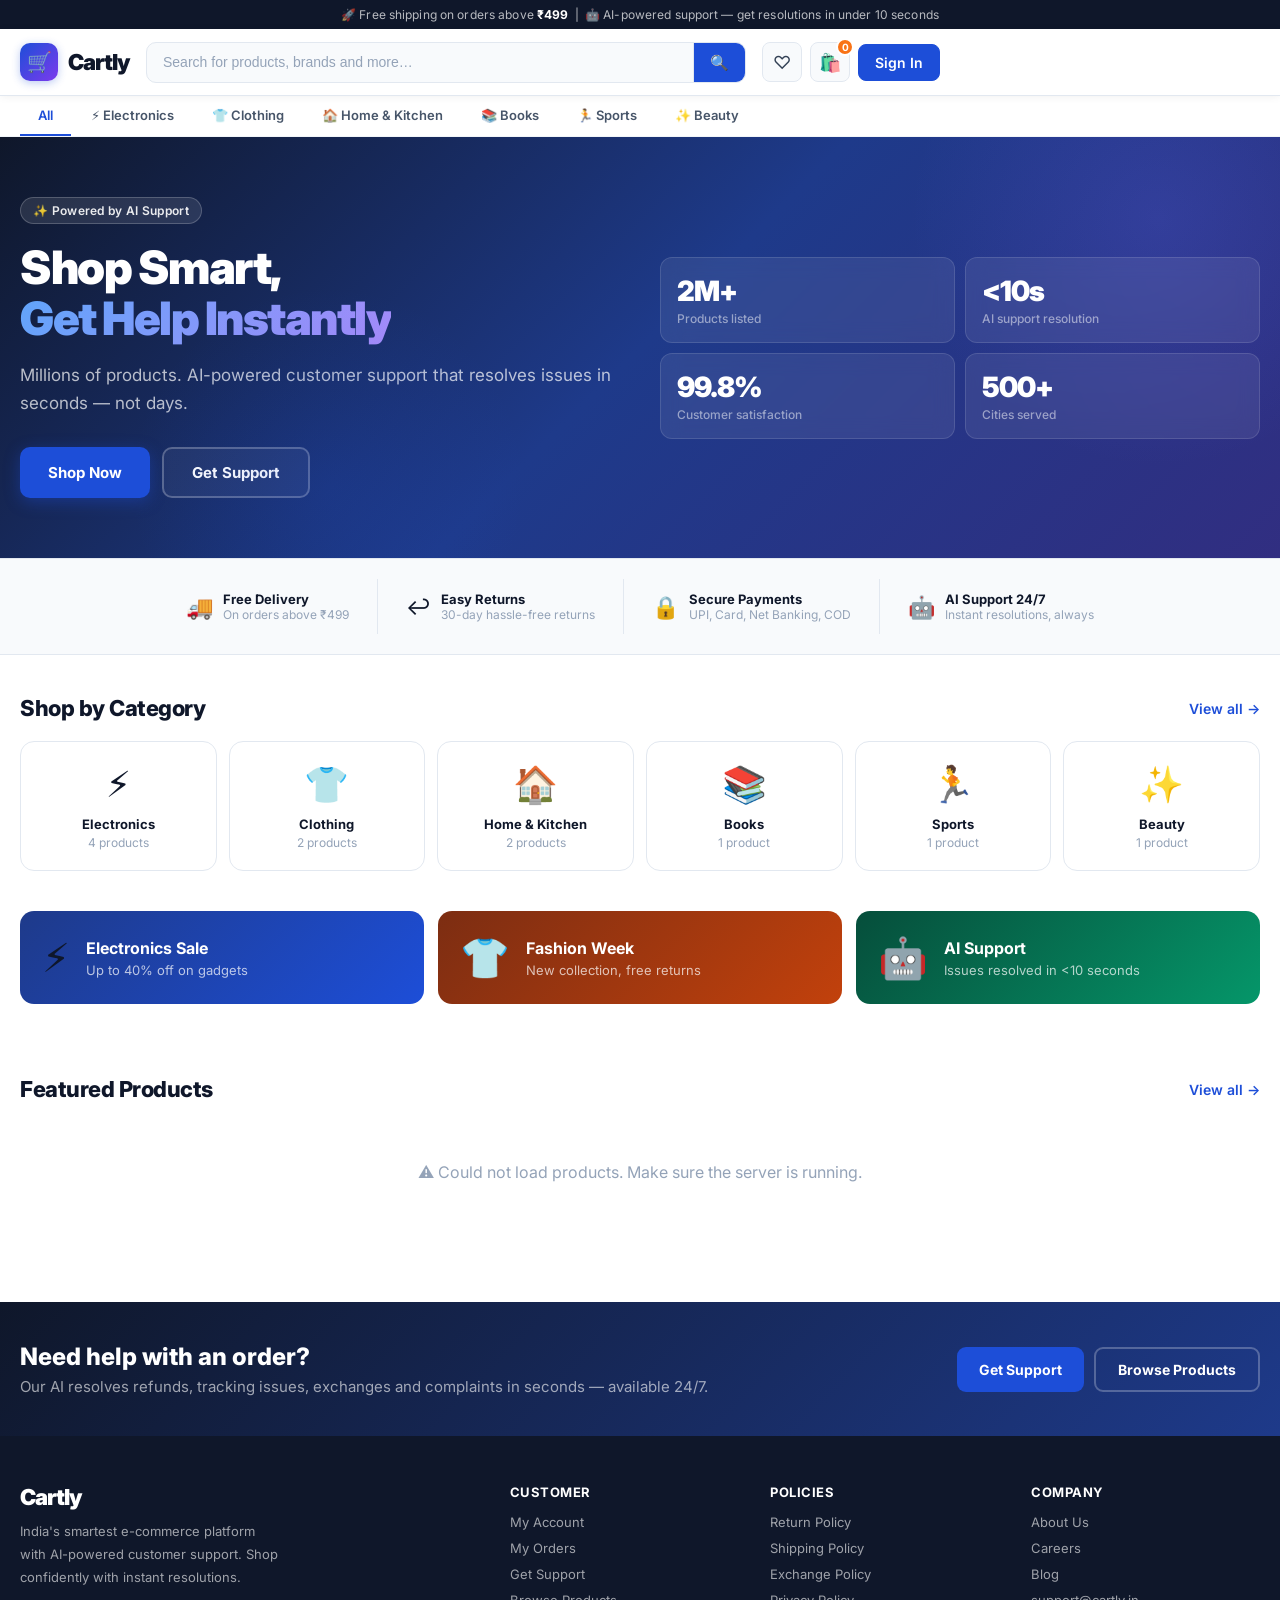
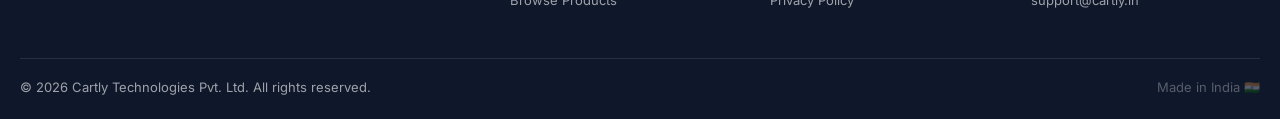
==== commit 3e95733b: "fix: replace all hardcoded localhost:8000 in HTML files with dynamic /api proxy - index.html: API = " ====
--- a/dashboard/index.html
+++ b/dashboard/index.html
@@ -461,7 +461,7 @@
 <div class="toast" id="toast"></div>
 
 <script>
-const API = 'http://localhost:8000';
+const API = window.location.origin + '/api';
 const CAT_ICONS = {electronics:'⚡',clothing:'👕',home:'🏠',books:'📚',sports:'🏃',beauty:'✨',default:'📦'};
 
 let allProducts = [];
